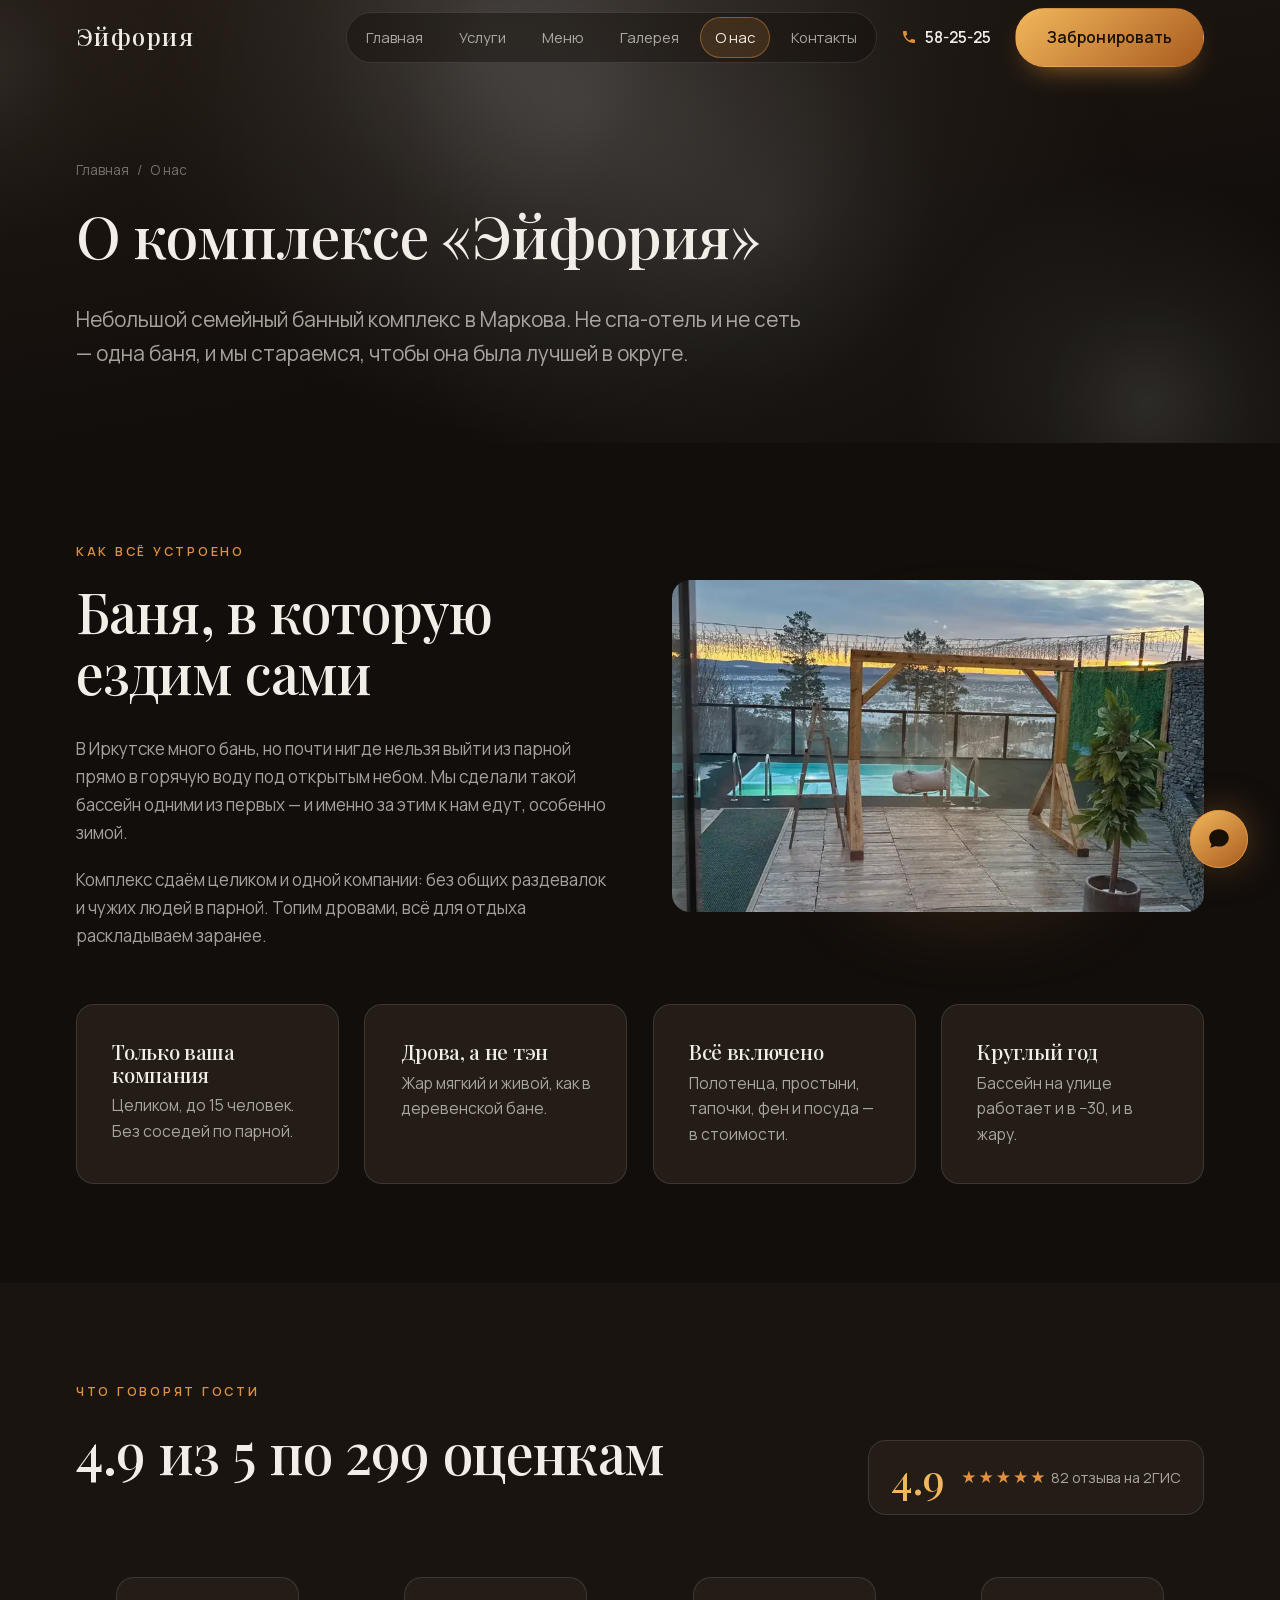
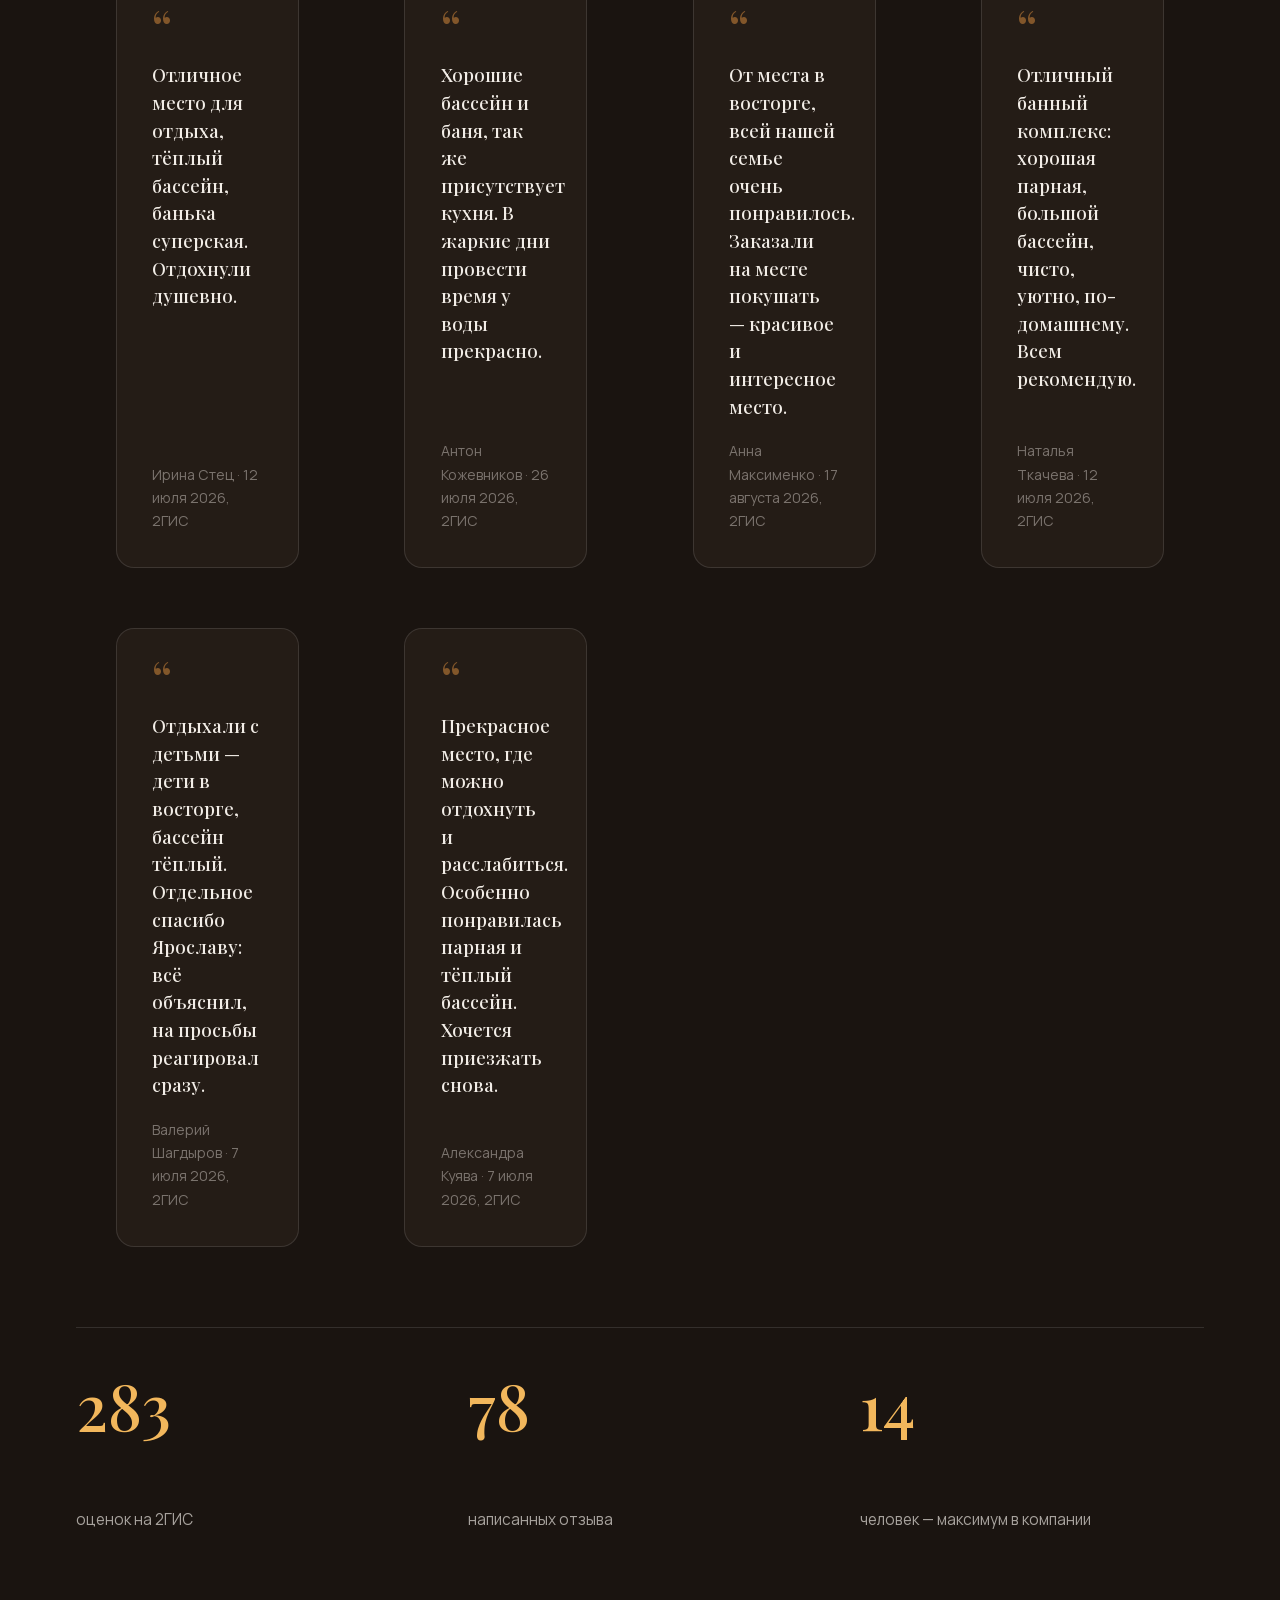
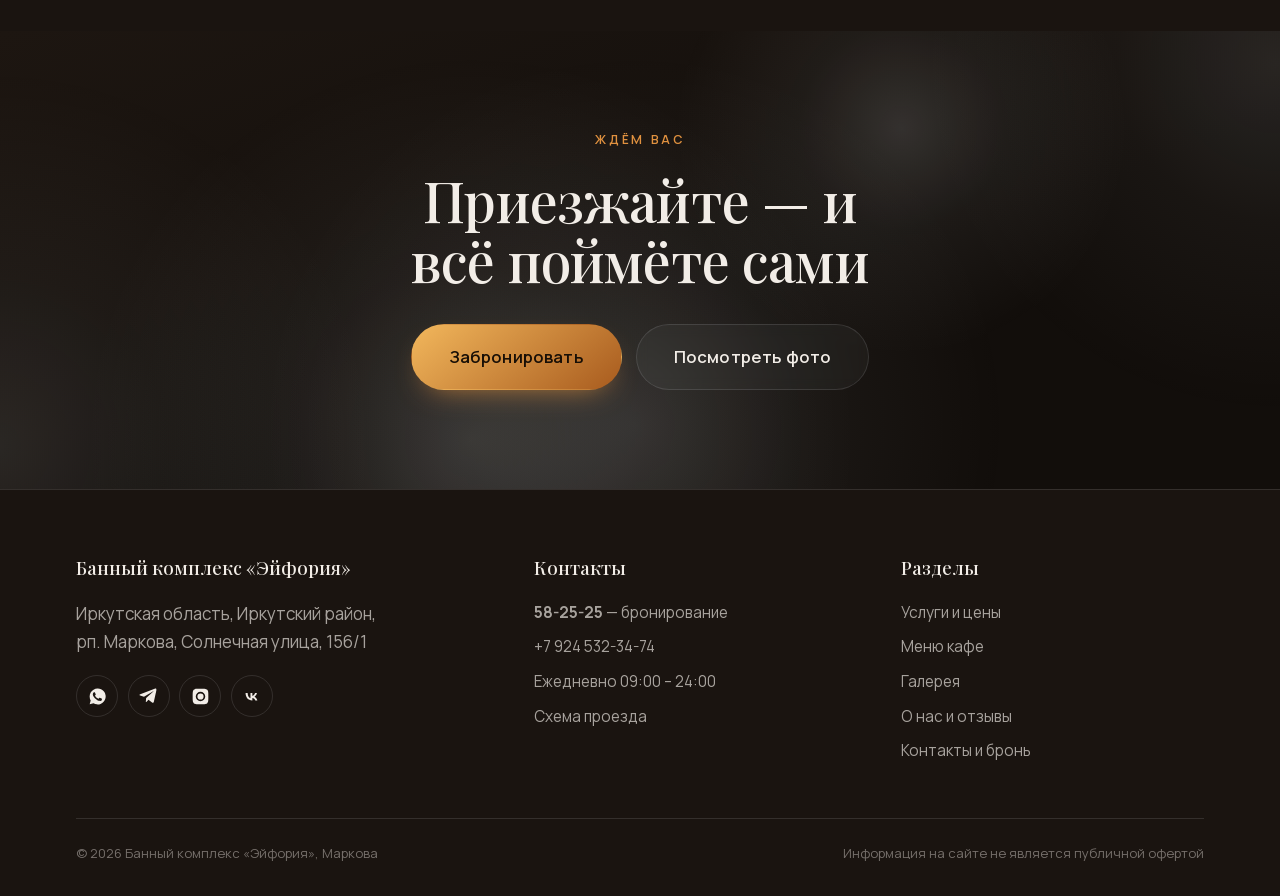
==== about/index.html @ fc1bc9d3 "Отправка заявки: не читаем ответ Google, читаем факт доставки Скрипт отвечает через переадресацию на" ====
<!DOCTYPE html>
<html lang="ru">
<head>
<meta charset="utf-8">
<meta name="viewport" content="width=device-width, initial-scale=1">
<title>О нас и отзывы — баня «Эйфория», Маркова под Иркутском</title>
<meta name="description" content="Банный комплекс «Эйфория» в Маркова под Иркутском: рейтинг 4.9 из 5 по 299 оценкам на 2ГИС, 82 отзыва. Баня на дровах с горячим бассейном на улице для компании до 15 человек.">
<link rel="canonical" href="https://banyaeuforia.ru/about/">

<!-- ЗАКРЫТО ОТ ПОИСКОВИКОВ до запуска: сайт открывается только по прямой ссылке.
     Перед запуском рекламы эту строку УДАЛИТЬ во всех шести файлах,
     иначе Яндекс и Google не будут показывать сайт в поиске. -->
<meta name="robots" content="noindex, nofollow">

<meta property="og:url" content="https://banyaeuforia.ru/about/">
<meta property="og:type" content="website">
<meta property="og:locale" content="ru_RU">
<meta property="og:site_name" content="Банный комплекс «Эйфория»">
<meta property="og:title" content="О бане «Эйфория»: рейтинг 4.9 и отзывы гостей">
<meta property="og:description" content="Банный комплекс «Эйфория» в Маркова под Иркутском: рейтинг 4.9 из 5 по 299 оценкам на 2ГИС, 82 отзыва. Баня на дровах с горячим бассейном на улице для компании до 15 человек.">
<meta property="og:image" content="https://banyaeuforia.ru/assets/img/og-cover.jpg">
<meta property="og:image:width" content="1200">
<meta property="og:image:height" content="630">
<meta name="twitter:card" content="summary_large_image">
<meta name="theme-color" content="#120E0B">

<link rel="icon" href="../assets/favicon.svg" type="image/svg+xml">
<link rel="icon" href="../favicon.ico" sizes="32x32">
<!-- Иконка для «На экран Домой» на айфоне -->
<link rel="apple-touch-icon" href="../apple-touch-icon.png">
<link rel="stylesheet" href="../assets/css/fonts.css?v=32">
<link rel="stylesheet" href="../vendor/lenis.css?v=32">
<link rel="stylesheet" href="../assets/css/base.css?v=32">
<link rel="stylesheet" href="../assets/css/layout.css?v=32">
<link rel="stylesheet" href="../assets/css/components.css?v=32">
<link rel="stylesheet" href="../assets/css/sections.css?v=32">
<link rel="stylesheet" href="../assets/css/pages.css?v=32">

<!-- Прячем блоки до инициализации анимации, но только если JS включён -->
<script>document.documentElement.classList.add('js-reveal-ready');</script>
</head>

<body>
<a class="skip-link" href="#main">Перейти к содержимому</a>

<!-- ===================== ШАПКА ===================== -->
<header class="header" data-header>
  <div class="header__inner">
    <a class="logo" href="../index.html" aria-label="Банный комплекс Эйфория — на главную">
      <span class="logo__name">Эйфория</span>
      <span class="logo__tag">банный комплекс</span>
    </a>

    <nav class="nav" aria-label="Основная навигация">
      <a class="nav__link" href="../index.html">Главная</a>
      <a class="nav__link" href="../services/">Услуги</a>
      <a class="nav__link" href="../menu/">Меню</a>
      <a class="nav__link" href="../gallery/">Галерея</a>
      <a class="nav__link" href="../about/" aria-current="page">О нас</a>
      <a class="nav__link" href="../contact/">Контакты</a>
    </nav>

    <a class="header__phone" href="tel:+73952582525">
      <svg viewBox="0 0 24 24" aria-hidden="true"><path d="M6.6 10.8c1.4 2.8 3.8 5.1 6.6 6.6l2.2-2.2c.3-.3.7-.4 1-.2 1.1.4 2.4.6 3.6.6.6 0 1 .4 1 1V20c0 .6-.4 1-1 1C10.7 21 3 13.3 3 4c0-.6.4-1 1-1h3.5c.6 0 1 .4 1 1 0 1.3.2 2.5.6 3.6.1.4 0 .8-.2 1l-2.3 2.2z"/></svg>
      58-25-25
    </a>

    <a class="btn btn--primary header__cta" href="../contact/">Забронировать</a>

    <button class="burger" type="button" data-burger aria-expanded="false" aria-controls="mobile-menu" aria-label="Открыть меню">
      <span></span><span></span><span></span>
    </button>
  </div>
</header>

<!-- ===================== МОБИЛЬНОЕ МЕНЮ ===================== -->
<div class="mobile-menu" id="mobile-menu" data-mobile-menu data-lenis-prevent aria-hidden="true">
  <nav class="mobile-menu__nav" aria-label="Мобильная навигация">
    <a class="mobile-menu__link" href="../index.html">Главная</a>
    <a class="mobile-menu__link" href="../services/">Услуги и цены</a>
    <a class="mobile-menu__link" href="../menu/">Меню кафе</a>
    <a class="mobile-menu__link" href="../gallery/">Галерея</a>
    <a class="mobile-menu__link" href="../about/">О нас</a>
    <a class="mobile-menu__link" href="../contact/">Контакты</a>
  </nav>
  <div class="mobile-menu__foot">
    <a class="btn btn--primary btn--block" href="../contact/">Забронировать</a>
    <a href="tel:+73952582525"><strong>58-25-25</strong> — бронирование</a>
    <a href="tel:+79245323474">+7 924 532-34-74</a>
    <span>Ежедневно 09:00 – 24:00</span>
    <span>Маркова, Солнечная 156/1</span>
  </div>
</div>

<main id="main">

  <!-- ===================== ШАПКА СТРАНИЦЫ ===================== -->
  <section class="page-hero">
    <canvas class="page-hero__steam" data-steam data-steam-density="0.5" data-steam-speed="0.7" aria-hidden="true"></canvas>
    <div class="wrap page-hero__inner">
      <nav class="crumbs" aria-label="Хлебные крошки">
        <a href="../index.html">Главная</a> <span aria-hidden="true">/</span> <span>О нас</span>
      </nav>
      <h1>О комплексе «Эйфория»</h1>
      <p class="lead">
        Небольшой семейный банный комплекс в Маркова. Не спа-отель и не сеть —
        одна баня, и мы стараемся, чтобы она была лучшей в округе.
      </p>
    </div>
  </section>

  <!-- ===================== ИСТОРИЯ ===================== -->
  <section class="section" aria-labelledby="story-title">
    <div class="wrap">
      <div class="about__grid">
        <div data-reveal="up">
          <span class="eyebrow">Как всё устроено</span>
          <h2 id="story-title">Баня, в которую ездим сами</h2>
          <p class="muted">
            В Иркутске много бань, но почти нигде нельзя выйти из парной прямо
            в горячую воду под открытым небом. Мы сделали такой бассейн одними
            из первых — и именно за этим к нам едут, особенно зимой.
          </p>
          <p class="muted">
            Комплекс сдаём целиком и одной компании: без общих раздевалок и чужих
            людей в парной. Топим дровами, всё для отдыха раскладываем заранее.
          </p>
        </div>

        <div class="intro__media" data-reveal="scale">
          <div class="intro__media-glow" aria-hidden="true"></div>
          <img class="photo photo--wide" src="../assets/img/outside-terrace.webp" alt="Терраса комплекса с бассейном и видом на долину" width="1400" height="1782" loading="lazy" srcset="../assets/img/outside-terrace-sm.webp 820w, ../assets/img/outside-terrace.webp 1400w" sizes="(max-width: 780px) 100vw, 700px">
        </div>
      </div>

      <div class="values" data-reveal="up" data-reveal-stagger>
        <article class="card">
          <h3 class="card__title">Только ваша компания</h3>
          <p class="card__text">Целиком, до 15 человек. Без соседей по парной.</p>
        </article>
        <article class="card">
          <h3 class="card__title">Дрова, а не тэн</h3>
          <p class="card__text">Жар мягкий и живой, как в деревенской бане.</p>
        </article>
        <article class="card">
          <h3 class="card__title">Всё включено</h3>
          <p class="card__text">Полотенца, простыни, тапочки, фен и посуда — в стоимости.</p>
        </article>
        <article class="card">
          <h3 class="card__title">Круглый год</h3>
          <p class="card__text">Бассейн на улице работает и в −30, и в жару.</p>
        </article>
      </div>
    </div>
  </section>

  <!-- ===================== ОТЗЫВЫ ===================== -->
  <section class="section section--panel reviews" aria-labelledby="reviews-title">
    <div class="wrap">
      <div class="reviews__head" data-reveal="up">
        <div>
          <span class="eyebrow">Что говорят гости</span>
          <h2 id="reviews-title">4.9 из 5 по 299 оценкам</h2>
        </div>
        <div class="rating-badge">
          <span class="rating-badge__score"><span data-count="4.9" data-count-decimals="1">4.9</span></span>
          <span>
            <span class="rating-badge__stars" aria-hidden="true">★★★★★</span>
            <span class="rating-badge__meta">82 отзыва на 2ГИС</span>
          </span>
        </div>
      </div>

      <div class="quotes" data-reveal="up" data-reveal-stagger>
        <blockquote class="card quote">
          <span class="quote__mark" aria-hidden="true">“</span>
          <p class="quote__text">Отличное место для отдыха, тёплый бассейн, банька суперская. Отдохнули душевно.</p>
          <footer class="quote__author">Ирина Стец · 12 июля 2026, 2ГИС</footer>
        </blockquote>
        <blockquote class="card quote">
          <span class="quote__mark" aria-hidden="true">“</span>
          <p class="quote__text">Хорошие бассейн и баня, так же присутствует кухня. В жаркие дни провести время у воды прекрасно.</p>
          <footer class="quote__author">Антон Кожевников · 26 июля 2026, 2ГИС</footer>
        </blockquote>
        <blockquote class="card quote">
          <span class="quote__mark" aria-hidden="true">“</span>
          <p class="quote__text">От места в восторге, всей нашей семье очень понравилось. Заказали на месте покушать — красивое и интересное место.</p>
          <footer class="quote__author">Анна Максименко · 17 августа 2026, 2ГИС</footer>
        </blockquote>
        <blockquote class="card quote">
          <span class="quote__mark" aria-hidden="true">“</span>
          <p class="quote__text">Отличный банный комплекс: хорошая парная, большой бассейн, чисто, уютно, по-домашнему. Всем рекомендую.</p>
          <footer class="quote__author">Наталья Ткачева · 12 июля 2026, 2ГИС</footer>
        </blockquote>
        <blockquote class="card quote">
          <span class="quote__mark" aria-hidden="true">“</span>
          <p class="quote__text">Отдыхали с детьми — дети в восторге, бассейн тёплый. Отдельное спасибо Ярославу: всё объяснил, на просьбы реагировал сразу.</p>
          <footer class="quote__author">Валерий Шагдыров · 7 июля 2026, 2ГИС</footer>
        </blockquote>
        <blockquote class="card quote">
          <span class="quote__mark" aria-hidden="true">“</span>
          <p class="quote__text">Прекрасное место, где можно отдохнуть и расслабиться. Особенно понравилась парная и тёплый бассейн. Хочется приезжать снова.</p>
          <footer class="quote__author">Александра Куява · 7 июля 2026, 2ГИС</footer>
        </blockquote>
      
      </div>

      <div class="stats stats--band" data-reveal="fade">
        <div class="stat">
          <p class="stat__value"><span data-count="299">299</span></p>
          <p class="stat__label">оценок на 2ГИС</p>
        </div>
        <div class="stat">
          <p class="stat__value"><span data-count="82">82</span></p>
          <p class="stat__label">написанных отзыва</p>
        </div>
        <div class="stat">
          <p class="stat__value"><span data-count="15">15</span></p>
          <p class="stat__label">человек — максимум в компании</p>
        </div>
      </div>
    </div>
  </section>

  <!-- ===================== CTA ===================== -->
  <section class="section cta" aria-labelledby="cta-title">
    <canvas class="cta__steam" data-steam data-steam-density="0.55" data-steam-speed="0.7" aria-hidden="true"></canvas>
    <div class="wrap wrap--narrow cta__inner" data-reveal="up">
      <span class="eyebrow">Ждём вас</span>
      <h2 class="cta__title" id="cta-title">Приезжайте — и всё поймёте сами</h2>
      <div class="cta__actions">
        <a class="btn btn--primary btn--lg" href="../contact/">Забронировать</a>
        <a class="btn btn--ghost btn--lg" href="../gallery/">Посмотреть фото</a>
      </div>
    </div>
  </section>


</main>

<!-- ===================== ФУТЕР ===================== -->
<footer class="footer">
  <div class="wrap">
    <div class="footer__grid">
      <div>
        <p class="footer__title">Банный комплекс «Эйфория»</p>
        <p class="muted">
          Иркутская область, Иркутский район,<br>
          рп. Маркова, Солнечная улица, 156/1
        </p>
        <div class="footer__socials">
          <a class="footer__social" href="https://wa.me/79643582525" target="_blank" rel="noopener" aria-label="WhatsApp">
            <svg viewBox="0 0 24 24" aria-hidden="true"><path d="M12 2a10 10 0 0 0-8.6 15l-1.3 4.7 4.8-1.3A10 10 0 1 0 12 2zm5.8 14.2c-.2.7-1.4 1.3-2 1.4-.5.1-1.1.1-1.8-.1-.4-.1-1-.3-1.7-.6-3-1.3-4.9-4.3-5-4.5-.2-.2-1.2-1.6-1.2-3s.7-2.1 1-2.4c.2-.3.5-.3.7-.3h.5c.2 0 .4 0 .6.5l.8 2c.1.2.1.3 0 .5l-.3.5-.4.4c-.1.1-.3.3-.1.6.2.3.8 1.3 1.7 2.1 1.1 1 2.1 1.3 2.4 1.4.2.1.4.1.6-.1l.8-1c.2-.2.3-.2.6-.1l2 1c.3.1.4.2.5.3.1.2.1.7-.1 1.4z"/></svg>
          </a>
          <a class="footer__social" href="https://t.me/banya_euforia" target="_blank" rel="noopener" aria-label="Telegram">
            <svg viewBox="0 0 24 24" aria-hidden="true"><path d="M21.9 4.3 18.7 19c-.2 1-.9 1.3-1.8.8l-4.9-3.6-2.4 2.3c-.3.3-.5.5-1 .5l.4-5 9.1-8.2c.4-.4-.1-.6-.6-.2L6.3 12.2 1.4 10.7c-1-.3-1.1-1 .2-1.5l19-7.3c.9-.3 1.6.2 1.3 2.4z"/></svg>
          </a>
          <a class="footer__social" href="https://www.instagram.com/banya_euforia_/" target="_blank" rel="noopener" aria-label="Instagram">
            <svg viewBox="0 0 24 24" aria-hidden="true"><path d="M12 2.2c3.2 0 3.6 0 4.9.1 1.2.1 1.8.3 2.2.4.6.2 1 .5 1.4.9.4.4.7.8.9 1.4.2.4.4 1 .4 2.2.1 1.3.1 1.7.1 4.8s0 3.5-.1 4.8c0 1.2-.2 1.8-.4 2.2-.2.6-.5 1-.9 1.4-.4.4-.8.7-1.4.9-.4.2-1 .4-2.2.4-1.3.1-1.7.1-4.9.1s-3.6 0-4.9-.1c-1.2 0-1.8-.2-2.2-.4-.6-.2-1-.5-1.4-.9-.4-.4-.7-.8-.9-1.4-.2-.4-.4-1-.4-2.2-.1-1.3-.1-1.7-.1-4.8s0-3.5.1-4.8c0-1.2.2-1.8.4-2.2.2-.6.5-1 .9-1.4.4-.4.8-.7 1.4-.9.4-.2 1-.4 2.2-.4 1.3-.1 1.7-.1 4.9-.1zm0 3.8a6 6 0 1 0 0 12 6 6 0 0 0 0-12zm0 9.9a3.9 3.9 0 1 1 0-7.8 3.9 3.9 0 0 1 0 7.8zm7.6-10.1a1.4 1.4 0 1 1-2.8 0 1.4 1.4 0 0 1 2.8 0z"/></svg>
          </a>
          <a class="footer__social" href="https://vk.com/banya_euforia" target="_blank" rel="noopener" aria-label="ВКонтакте">
            <svg viewBox="0 0 24 24" aria-hidden="true"><path d="M12.8 17c-5 0-8.2-3.5-8.3-9.3h2.6c.1 4.3 2.1 6.1 3.6 6.5V7.7h2.4v3.7c1.4-.2 2.9-1.8 3.4-3.7h2.4c-.4 2.3-2 3.9-3.1 4.6 1.1.6 2.9 2 3.6 4.7h-2.6c-.5-1.7-1.9-3-3.7-3.2V17h-.3z"/></svg>
          </a>
        </div>
      </div>

      <div>
        <p class="footer__title">Контакты</p>
        <ul class="footer__list">
          <li><a href="tel:+73952582525"><strong>58-25-25</strong> — бронирование</a></li>
          <li><a href="tel:+79245323474">+7 924 532-34-74</a></li>
          <li>Ежедневно 09:00 – 24:00</li>
          <li><a href="../contact/">Схема проезда</a></li>
        </ul>
      </div>

      <div>
        <p class="footer__title">Разделы</p>
        <ul class="footer__list">
          <li><a href="../services/">Услуги и цены</a></li>
          <li><a href="../menu/">Меню кафе</a></li>
          <li><a href="../gallery/">Галерея</a></li>
          <li><a href="../about/">О нас и отзывы</a></li>
          <li><a href="../contact/">Контакты и бронь</a></li>
        </ul>
      </div>
    </div>

    <div class="footer__bottom">
      <span>© 2026 Банный комплекс «Эйфория», Маркова</span>
      <span>Информация на сайте не является публичной офертой</span>
    </div>
  </div>
</footer>

<!-- ===================== ПЛАВАЮЩАЯ КНОПКА СВЯЗИ ===================== -->
<div class="fab" data-fab>
  <button class="fab__toggle" type="button" data-fab-toggle aria-expanded="false" aria-controls="fab-list" aria-label="Связаться с нами">
    <svg class="fab__icon-open" viewBox="0 0 24 24" aria-hidden="true"><path d="M12 3c5 0 9 3.6 9 8s-4 8-9 8c-1 0-2-.2-3-.5L4 20l1.2-3.3C3.8 15.3 3 13.3 3 11c0-4.4 4-8 9-8z"/></svg>
    <svg class="fab__icon-close" viewBox="0 0 24 24" aria-hidden="true"><path d="M18.3 5.7 12 12l6.3 6.3-1.4 1.4L10.6 13.4 6.3 17.7 4.9 16.3 9.2 12 4.9 7.7l1.4-1.4L10.6 10.6l6.3-6.3z"/></svg>
  </button>

  <ul class="fab__list" id="fab-list" data-fab-list>
    <li>
      <a class="fab__link" href="https://wa.me/79643582525" target="_blank" rel="noopener">
        <svg viewBox="0 0 24 24" aria-hidden="true" fill="#25D366"><path d="M12 2a10 10 0 0 0-8.6 15l-1.3 4.7 4.8-1.3A10 10 0 1 0 12 2zm5.8 14.2c-.2.7-1.4 1.3-2 1.4-.5.1-1.1.1-1.8-.1-.4-.1-1-.3-1.7-.6-3-1.3-4.9-4.3-5-4.5-.2-.2-1.2-1.6-1.2-3s.7-2.1 1-2.4c.2-.3.5-.3.7-.3h.5c.2 0 .4 0 .6.5l.8 2c.1.2.1.3 0 .5l-.3.5-.4.4c-.1.1-.3.3-.1.6.2.3.8 1.3 1.7 2.1 1.1 1 2.1 1.3 2.4 1.4.2.1.4.1.6-.1l.8-1c.2-.2.3-.2.6-.1l2 1c.3.1.4.2.5.3.1.2.1.7-.1 1.4z"/></svg>
        WhatsApp
      </a>
    </li>
    <li>
      <a class="fab__link" href="https://t.me/banya_euforia" target="_blank" rel="noopener">
        <svg viewBox="0 0 24 24" aria-hidden="true" fill="#2AABEE"><path d="M21.9 4.3 18.7 19c-.2 1-.9 1.3-1.8.8l-4.9-3.6-2.4 2.3c-.3.3-.5.5-1 .5l.4-5 9.1-8.2c.4-.4-.1-.6-.6-.2L6.3 12.2 1.4 10.7c-1-.3-1.1-1 .2-1.5l19-7.3c.9-.3 1.6.2 1.3 2.4z"/></svg>
        Telegram
      </a>
    </li>
    <li>
      <a class="fab__link" href="https://www.instagram.com/banya_euforia_/" target="_blank" rel="noopener">
        <svg viewBox="0 0 24 24" aria-hidden="true" fill="#E1306C"><path d="M12 2.2c3.2 0 3.6 0 4.9.1 1.2.1 1.8.3 2.2.4.6.2 1 .5 1.4.9.4.4.7.8.9 1.4.2.4.4 1 .4 2.2.1 1.3.1 1.7.1 4.8s0 3.5-.1 4.8c0 1.2-.2 1.8-.4 2.2-.2.6-.5 1-.9 1.4-.4.4-.8.7-1.4.9-.4.2-1 .4-2.2.4-1.3.1-1.7.1-4.9.1s-3.6 0-4.9-.1c-1.2 0-1.8-.2-2.2-.4-.6-.2-1-.5-1.4-.9-.4-.4-.7-.8-.9-1.4-.2-.4-.4-1-.4-2.2-.1-1.3-.1-1.7-.1-4.8s0-3.5.1-4.8c0-1.2.2-1.8.4-2.2.2-.6.5-1 .9-1.4.4-.4.8-.7 1.4-.9.4-.2 1-.4 2.2-.4 1.3-.1 1.7-.1 4.9-.1zm0 3.8a6 6 0 1 0 0 12 6 6 0 0 0 0-12zm0 9.9a3.9 3.9 0 1 1 0-7.8 3.9 3.9 0 0 1 0 7.8zm7.6-10.1a1.4 1.4 0 1 1-2.8 0 1.4 1.4 0 0 1 2.8 0z"/></svg>
        Instagram
      </a>
    </li>
    <li>
      <a class="fab__link" href="tel:+73952582525">
        <svg viewBox="0 0 24 24" aria-hidden="true" fill="#E0913F"><path d="M6.6 10.8c1.4 2.8 3.8 5.1 6.6 6.6l2.2-2.2c.3-.3.7-.4 1-.2 1.1.4 2.4.6 3.6.6.6 0 1 .4 1 1V20c0 .6-.4 1-1 1C10.7 21 3 13.3 3 4c0-.6.4-1 1-1h3.5c.6 0 1 .4 1 1 0 1.3.2 2.5.6 3.6.1.4 0 .8-.2 1l-2.3 2.2z"/></svg>
        Позвонить
      </a>
    </li>
  </ul>
</div>

<script src="../vendor/gsap.min.js?v=32" defer></script>
<script src="../vendor/ScrollTrigger.min.js?v=32" defer></script>
<script src="../vendor/lenis.min.js?v=32" defer></script>
<script src="../assets/js/motion.js?v=32" defer></script>
<script src="../assets/js/lenis-init.js?v=32" defer></script>
<script src="../assets/js/reveal.js?v=32" defer></script>
<script src="../assets/js/fx/ripple.js?v=32" defer></script>
<script src="../assets/js/fx/steam.js?v=32" defer></script>
<script src="../assets/js/fx/embers.js?v=32" defer></script>
<script src="../assets/js/hero-video.js?v=32" defer></script>
<script src="../assets/js/lightbox.js?v=32" defer></script>
<script src="../assets/js/booking-form.js?v=32" defer></script>
<script src="../assets/js/analytics.js?v=32" defer></script>
<script src="../assets/js/app.js?v=32" defer></script>
</body>
</html>
---- assets/css/fonts.css ----
/* Manrope 400 — cyrillic */
@font-face {
  font-family: 'Manrope';
  font-style: normal;
  font-weight: 400;
  font-display: swap;
  src: url(../fonts/manrope-400-cyrillic.woff2) format('woff2');
  unicode-range: U+0301, U+0400-045F, U+0490-0491, U+04B0-04B1, U+2116;
}

/* Manrope 400 — latin */
@font-face {
  font-family: 'Manrope';
  font-style: normal;
  font-weight: 400;
  font-display: swap;
  src: url(../fonts/manrope-400-latin.woff2) format('woff2');
  unicode-range: U+0000-00FF, U+0131, U+0152-0153, U+02BB-02BC, U+02C6, U+02DA, U+02DC, U+0304, U+0308, U+0329, U+2000-206F, U+20AC, U+2122, U+2191, U+2193, U+2212, U+2215, U+FEFF, U+FFFD;
}

/* Manrope 500 — cyrillic */
@font-face {
  font-family: 'Manrope';
  font-style: normal;
  font-weight: 500;
  font-display: swap;
  src: url(../fonts/manrope-400-cyrillic.woff2) format('woff2');
  unicode-range: U+0301, U+0400-045F, U+0490-0491, U+04B0-04B1, U+2116;
}

/* Manrope 500 — latin */
@font-face {
  font-family: 'Manrope';
  font-style: normal;
  font-weight: 500;
  font-display: swap;
  src: url(../fonts/manrope-400-latin.woff2) format('woff2');
  unicode-range: U+0000-00FF, U+0131, U+0152-0153, U+02BB-02BC, U+02C6, U+02DA, U+02DC, U+0304, U+0308, U+0329, U+2000-206F, U+20AC, U+2122, U+2191, U+2193, U+2212, U+2215, U+FEFF, U+FFFD;
}

/* Manrope 600 — cyrillic */
@font-face {
  font-family: 'Manrope';
  font-style: normal;
  font-weight: 600;
  font-display: swap;
  src: url(../fonts/manrope-400-cyrillic.woff2) format('woff2');
  unicode-range: U+0301, U+0400-045F, U+0490-0491, U+04B0-04B1, U+2116;
}

/* Manrope 600 — latin */
@font-face {
  font-family: 'Manrope';
  font-style: normal;
  font-weight: 600;
  font-display: swap;
  src: url(../fonts/manrope-400-latin.woff2) format('woff2');
  unicode-range: U+0000-00FF, U+0131, U+0152-0153, U+02BB-02BC, U+02C6, U+02DA, U+02DC, U+0304, U+0308, U+0329, U+2000-206F, U+20AC, U+2122, U+2191, U+2193, U+2212, U+2215, U+FEFF, U+FFFD;
}

/* Manrope 700 — cyrillic */
@font-face {
  font-family: 'Manrope';
  font-style: normal;
  font-weight: 700;
  font-display: swap;
  src: url(../fonts/manrope-400-cyrillic.woff2) format('woff2');
  unicode-range: U+0301, U+0400-045F, U+0490-0491, U+04B0-04B1, U+2116;
}

/* Manrope 700 — latin */
@font-face {
  font-family: 'Manrope';
  font-style: normal;
  font-weight: 700;
  font-display: swap;
  src: url(../fonts/manrope-400-latin.woff2) format('woff2');
  unicode-range: U+0000-00FF, U+0131, U+0152-0153, U+02BB-02BC, U+02C6, U+02DA, U+02DC, U+0304, U+0308, U+0329, U+2000-206F, U+20AC, U+2122, U+2191, U+2193, U+2212, U+2215, U+FEFF, U+FFFD;
}

/* Playfair Display 500 — cyrillic */
@font-face {
  font-family: 'Playfair Display';
  font-style: normal;
  font-weight: 500;
  font-display: swap;
  src: url(../fonts/playfair-display-500-cyrillic.woff2) format('woff2');
  unicode-range: U+0301, U+0400-045F, U+0490-0491, U+04B0-04B1, U+2116;
}

/* Playfair Display 500 — latin */
@font-face {
  font-family: 'Playfair Display';
  font-style: normal;
  font-weight: 500;
  font-display: swap;
  src: url(../fonts/playfair-display-500-latin.woff2) format('woff2');
  unicode-range: U+0000-00FF, U+0131, U+0152-0153, U+02BB-02BC, U+02C6, U+02DA, U+02DC, U+0304, U+0308, U+0329, U+2000-206F, U+20AC, U+2122, U+2191, U+2193, U+2212, U+2215, U+FEFF, U+FFFD;
}

/* Playfair Display 600 — cyrillic */
@font-face {
  font-family: 'Playfair Display';
  font-style: normal;
  font-weight: 600;
  font-display: swap;
  src: url(../fonts/playfair-display-500-cyrillic.woff2) format('woff2');
  unicode-range: U+0301, U+0400-045F, U+0490-0491, U+04B0-04B1, U+2116;
}

/* Playfair Display 600 — latin */
@font-face {
  font-family: 'Playfair Display';
  font-style: normal;
  font-weight: 600;
  font-display: swap;
  src: url(../fonts/playfair-display-500-latin.woff2) format('woff2');
  unicode-range: U+0000-00FF, U+0131, U+0152-0153, U+02BB-02BC, U+02C6, U+02DA, U+02DC, U+0304, U+0308, U+0329, U+2000-206F, U+20AC, U+2122, U+2191, U+2193, U+2212, U+2215, U+FEFF, U+FFFD;
}

/* Playfair Display 700 — cyrillic */
@font-face {
  font-family: 'Playfair Display';
  font-style: normal;
  font-weight: 700;
  font-display: swap;
  src: url(../fonts/playfair-display-500-cyrillic.woff2) format('woff2');
  unicode-range: U+0301, U+0400-045F, U+0490-0491, U+04B0-04B1, U+2116;
}

/* Playfair Display 700 — latin */
@font-face {
  font-family: 'Playfair Display';
  font-style: normal;
  font-weight: 700;
  font-display: swap;
  src: url(../fonts/playfair-display-500-latin.woff2) format('woff2');
  unicode-range: U+0000-00FF, U+0131, U+0152-0153, U+02BB-02BC, U+02C6, U+02DA, U+02DC, U+0304, U+0308, U+0329, U+2000-206F, U+20AC, U+2122, U+2191, U+2193, U+2212, U+2215, U+FEFF, U+FFFD;
}
---- vendor/lenis.css ----
html.lenis,html.lenis body{height:auto}.lenis:not(.lenis-autoToggle).lenis-stopped{overflow:clip}.lenis [data-lenis-prevent],.lenis [data-lenis-prevent-wheel],.lenis [data-lenis-prevent-touch]{overscroll-behavior:contain}.lenis.lenis-smooth iframe{pointer-events:none}.lenis.lenis-autoToggle{transition-property:overflow;transition-duration:1ms;transition-behavior:allow-discrete}
---- assets/css/base.css ----
/* ==========================================================================
   Базовые стили и дизайн-токены — банный комплекс «Эйфория»
   Меняешь цвет/шрифт/отступ здесь — меняется на всём сайте.
   ========================================================================== */

:root {
  /* Цвета: тёмное дерево и уголь */
  --c-bg: #120E0B;            /* фон страницы, почти чёрный с коричневым */
  --c-bg-2: #1A1410;          /* фон секций-«панелей» */
  --c-bg-3: #241C16;          /* карточки */
  --c-line: rgba(232, 238, 240, 0.12);

  /* Тёплый янтарь: огонь, свет ламп */
  --c-accent: #E0913F;
  --c-accent-soft: #F2B75C;
  --c-accent-deep: #A85B1E;

  /* Холодный пар и вода */
  --c-steam: #E8EEF0;
  --c-water: #9FC3CC;

  /* Текст */
  --c-text: #F2EDE7;
  --c-text-muted: rgba(242, 237, 231, 0.66);
  --c-text-dim: rgba(242, 237, 231, 0.42);

  /* Типографика */
  --font-display: 'Playfair Display', 'Times New Roman', serif;
  --font-body: 'Manrope', system-ui, -apple-system, 'Segoe UI', sans-serif;

  /* Сетка и ритм */
  --wrap: 1240px;
  --wrap-narrow: 820px;
  --gutter: clamp(1.25rem, 5vw, 3.5rem);
  --section-y: clamp(4.5rem, 11vh, 9rem);
  --radius: 18px;
  --radius-sm: 12px;

  /* Тени и свечение */
  --shadow-soft: 0 24px 60px -30px rgba(0, 0, 0, 0.9);
  --glow-warm: 0 0 40px -6px rgba(224, 145, 63, 0.55);

  /* Тайминги */
  --ease-out: cubic-bezier(0.22, 1, 0.36, 1);
  --t-fast: 0.25s;
  --t-med: 0.5s;

  --header-h: 76px;
}

/* --- Сброс ---------------------------------------------------------------- */

*,
*::before,
*::after { box-sizing: border-box; }

html {
  -webkit-text-size-adjust: 100%;
  scroll-behavior: smooth;
  /* Декоративное свечение за фото шире своего блока и на планшетах
     (768–1100px) вылезало за край — страницу можно было утащить вбок
     на 45px. overflow-x у body это не ловило: прокручивался сам html.
     clip, а не hidden: hidden сделал бы html скролл-контейнером
     и сломал бы плавную прокрутку Lenis и sticky-элементы. */
  overflow-x: clip;
}

/* Lenis сам управляет скроллом — нативный smooth в этом случае мешает */
html.lenis, html.lenis body { height: auto; }
html.has-lenis { scroll-behavior: auto; }

body {
  margin: 0;
  background: var(--c-bg);
  color: var(--c-text);
  font-family: var(--font-body);
  font-size: clamp(1rem, 0.97rem + 0.2vw, 1.0625rem);
  line-height: 1.65;
  font-weight: 400;
  -webkit-font-smoothing: antialiased;
  overflow-x: hidden;
}

body.is-locked { overflow: hidden; }

img, video, svg, canvas { display: block; max-width: 100%; }
img, video { height: auto; }

a { color: inherit; text-decoration: none; }

button, input, textarea, select {
  font: inherit;
  color: inherit;
}

h1, h2, h3, h4 {
  font-family: var(--font-display);
  font-weight: 500;
  line-height: 1.08;
  letter-spacing: -0.015em;
  margin: 0 0 0.6em;
  text-wrap: balance;
}

h1 { font-size: clamp(2.4rem, 1.6rem + 2.6vw, 4.4rem); }
h2 { font-size: clamp(2rem, 1.4rem + 2.6vw, 3.6rem); }
h3 { font-size: clamp(1.35rem, 1.15rem + 0.9vw, 1.85rem); }

/* Слова заголовка, разобранные для анимации появления (см. reveal.js).
   Без JS и при «уменьшить движение» разбора не происходит вовсе,
   поэтому здесь только то, что нужно для сдвига по вертикали. */
.word { display: inline-block; }

p { margin: 0 0 1.1em; }
p:last-child { margin-bottom: 0; }

::selection {
  background: var(--c-accent);
  color: #180F06;
}

/* --- Утилиты -------------------------------------------------------------- */

.wrap {
  width: 100%;
  max-width: var(--wrap);
  margin-inline: auto;
  padding-inline: var(--gutter);
}

.wrap--narrow { max-width: var(--wrap-narrow); }

.section { padding-block: var(--section-y); position: relative; }

.section--panel { background: var(--c-bg-2); }

.eyebrow {
  font-size: 0.78rem;
  letter-spacing: 0.22em;
  text-transform: uppercase;
  font-weight: 600;
  color: var(--c-accent);
  margin-bottom: 1.2rem;
  display: block;
}

.lead {
  font-size: clamp(1.05rem, 1rem + 0.5vw, 1.3rem);
  color: var(--c-text-muted);
  max-width: 62ch;
}

.muted { color: var(--c-text-muted); }

.visually-hidden {
  position: absolute;
  width: 1px; height: 1px;
  padding: 0; margin: -1px;
  overflow: hidden;
  clip: rect(0 0 0 0);
  white-space: nowrap;
  border: 0;
}

/* Видимый фокус для клавиатурной навигации */
:focus-visible {
  outline: 2px solid var(--c-accent-soft);
  outline-offset: 3px;
  border-radius: 4px;
}

.skip-link {
  position: absolute;
  top: 0.5rem;
  left: 0.5rem;
  z-index: 200;
  padding: 0.7rem 1.1rem;
  background: var(--c-accent);
  color: #180F06;
  border-radius: var(--radius-sm);
  font-weight: 600;
  transform: translateY(-160%);
  transition: transform var(--t-fast) var(--ease-out);
}
.skip-link:focus-visible { transform: translateY(0); }

/* --- Уважение к prefers-reduced-motion ----------------------------------- */

@media (prefers-reduced-motion: reduce) {
  html { scroll-behavior: auto; }
  *,
  *::before,
  *::after {
    animation-duration: 0.01ms !important;
    animation-iteration-count: 1 !important;
    transition-duration: 0.01ms !important;
    scroll-behavior: auto !important;
  }
}
---- assets/css/layout.css ----
/* ==========================================================================
   Сквозные элементы: шапка, мобильное меню, футер, плавающая кнопка связи
   ========================================================================== */

/* --- Шапка ---------------------------------------------------------------- */

.header {
  position: fixed;
  inset: 0 0 auto 0;
  z-index: 100;
  height: var(--header-h);
  display: flex;
  align-items: center;
  transition: background var(--t-med) var(--ease-out),
              backdrop-filter var(--t-med) var(--ease-out),
              border-color var(--t-med) var(--ease-out);
  border-bottom: 1px solid transparent;
}

/* Появляется «стекло» после прокрутки — класс вешает app.js */
.header.is-stuck {
  background: rgba(18, 14, 11, 0.82);
  backdrop-filter: blur(14px) saturate(1.2);
  -webkit-backdrop-filter: blur(14px) saturate(1.2);
  border-bottom-color: var(--c-line);
}

.header__inner {
  width: 100%;
  max-width: var(--wrap);
  margin-inline: auto;
  padding-inline: var(--gutter);
  display: flex;
  align-items: center;
  gap: 1.5rem;
}

.logo {
  display: flex;
  align-items: baseline;
  gap: 0.55rem;
  margin-right: auto;
  /* Текст логотипа сам по себе 24px — для пальца мало. Тянем зону нажатия
     до 44px, не трогая внешний вид: выравнивание по baseline сохраняем */
  min-height: 44px;
  padding-block: 0.5rem;
}

.logo__name {
  font-family: var(--font-display);
  font-size: 1.5rem;
  letter-spacing: 0.06em;
  line-height: 1;
}

.logo__tag {
  font-size: 0.62rem;
  letter-spacing: 0.24em;
  text-transform: uppercase;
  color: var(--c-text-dim);
  white-space: nowrap;
}

/* Пока разделов много, подпись у логотипа прячем на средних экранах */
@media (max-width: 1320px) {
  .logo__tag { display: none; }
}

/* Разделы — кнопками-таблетками рядом с логотипом */
.nav {
  display: flex;
  align-items: center;
  gap: 0.35rem;
  padding: 0.25rem;
  border-radius: 999px;
  border: 1px solid var(--c-line);
  background: rgba(18, 14, 11, 0.45);
  backdrop-filter: blur(10px);
  -webkit-backdrop-filter: blur(10px);
}

.nav__link {
  font-size: 0.92rem;
  color: var(--c-text-muted);
  padding: 0.5rem 0.95rem;
  border-radius: 999px;
  white-space: nowrap;
  transition: color var(--t-fast) var(--ease-out),
              background var(--t-fast) var(--ease-out);
}

.nav__link:hover { color: var(--c-text); background: rgba(232, 238, 240, 0.08); }

.nav__link[aria-current='page'] {
  color: var(--c-text);
  background: rgba(224, 145, 63, 0.16);
  box-shadow: inset 0 0 0 1px rgba(224, 145, 63, 0.45);
}

.header__phone {
  display: inline-flex;
  align-items: center;
  gap: 0.5rem;
  font-weight: 600;
  font-size: 0.95rem;
  white-space: nowrap;
}
.header__phone svg { width: 16px; height: 16px; fill: var(--c-accent); }

/* Кнопка брони в шапке — компактнее обычной */
.header__cta {
  padding: 0.65rem 1.3rem;
  font-size: 0.92rem;
  white-space: nowrap;
}

/* Бургер */
.burger {
  display: none;
  width: 44px; height: 44px;
  border: 1px solid var(--c-line);
  border-radius: 50%;
  background: transparent;
  cursor: pointer;
  position: relative;
}
.burger span {
  position: absolute;
  left: 13px;
  width: 18px; height: 1.5px;
  background: var(--c-text);
  transition: transform var(--t-fast) var(--ease-out),
              opacity var(--t-fast) var(--ease-out);
}
.burger span:nth-child(1) { top: 17px; }
.burger span:nth-child(2) { top: 23px; }
.burger span:nth-child(3) { top: 29px; }

.burger[aria-expanded='true'] span:nth-child(1) { transform: translateY(6px) rotate(45deg); }
.burger[aria-expanded='true'] span:nth-child(2) { opacity: 0; }
.burger[aria-expanded='true'] span:nth-child(3) { transform: translateY(-6px) rotate(-45deg); }

/* --- Мобильное меню ------------------------------------------------------- */

.mobile-menu {
  position: fixed;
  inset: 0;
  z-index: 99;
  background: rgba(18, 14, 11, 0.97);
  backdrop-filter: blur(18px);
  -webkit-backdrop-filter: blur(18px);
  padding: calc(var(--header-h) + 2rem) var(--gutter) 2rem;
  display: flex;
  flex-direction: column;
  gap: 2rem;
  opacity: 0;
  visibility: hidden;
  transform: translateY(-8px);
  transition: opacity var(--t-med) var(--ease-out),
              transform var(--t-med) var(--ease-out),
              visibility var(--t-med);
}

.mobile-menu.is-open {
  opacity: 1;
  visibility: visible;
  transform: translateY(0);
}

.mobile-menu__nav {
  display: flex;
  flex-direction: column;
  gap: 0.25rem;
}

.mobile-menu__link {
  font-family: var(--font-display);
  font-size: clamp(1.9rem, 8vw, 2.6rem);
  padding-block: 0.45rem;
  border-bottom: 1px solid var(--c-line);
}

.mobile-menu__foot {
  margin-top: auto;
  display: flex;
  flex-direction: column;
  gap: 0.9rem;
  color: var(--c-text-muted);
  font-size: 0.95rem;
}

/* Телефоны в подвале меню были высотой 25px — мимо такой строки легко
   промахнуться пальцем. Расширяем зону нажатия до 44px */
.mobile-menu__foot a {
  display: inline-flex;
  align-items: center;
  min-height: 44px;
}

/* --- Плавающая кнопка быстрой связи -------------------------------------- */

.fab {
  position: fixed;
  right: clamp(1rem, 3vw, 2rem);
  bottom: clamp(1rem, 3vw, 2rem);
  z-index: 95;
  display: flex;
  flex-direction: column-reverse;
  align-items: flex-end;
  gap: 0.65rem;
}

.fab__toggle {
  position: relative;   /* якорь для кольца-пульсации ::after */
  width: 58px; height: 58px;
  border-radius: 50%;
  border: none;
  cursor: pointer;
  background: linear-gradient(145deg, var(--c-accent-soft), var(--c-accent-deep));
  color: #180F06;
  display: grid;
  place-items: center;
  box-shadow: var(--glow-warm), 0 14px 30px -12px rgba(0, 0, 0, 0.8);
  transition: transform var(--t-fast) var(--ease-out);
}
.fab__toggle:hover { transform: scale(1.06); }
.fab__toggle svg { width: 26px; height: 26px; fill: currentColor; }

.fab__toggle .fab__icon-close { display: none; }
.fab__toggle[aria-expanded='true'] .fab__icon-open { display: none; }
.fab__toggle[aria-expanded='true'] .fab__icon-close { display: block; }

/* Мягкая пульсация — «дышит», как пар. Отключается при reduced-motion. */
.fab__toggle::after {
  content: '';
  position: absolute;
  inset: 0;
  border-radius: 50%;
  border: 1px solid var(--c-accent);
  animation: fab-pulse 3.4s var(--ease-out) infinite;
  pointer-events: none;
}

@keyframes fab-pulse {
  0%   { transform: scale(1); opacity: 0.7; }
  70%  { transform: scale(1.55); opacity: 0; }
  100% { transform: scale(1.55); opacity: 0; }
}

.fab__list {
  display: flex;
  flex-direction: column;
  gap: 0.6rem;
  list-style: none;
  margin: 0; padding: 0;
  opacity: 0;
  visibility: hidden;
  transform: translateY(10px);
  transition: opacity var(--t-fast) var(--ease-out),
              transform var(--t-fast) var(--ease-out),
              visibility var(--t-fast);
}
.fab__list.is-open { opacity: 1; visibility: visible; transform: translateY(0); }

.fab__link {
  display: flex;
  align-items: center;
  gap: 0.6rem;
  padding: 0.55rem 0.95rem 0.55rem 0.6rem;
  border-radius: 999px;
  background: rgba(36, 28, 22, 0.94);
  border: 1px solid var(--c-line);
  backdrop-filter: blur(10px);
  -webkit-backdrop-filter: blur(10px);
  font-size: 0.9rem;
  font-weight: 500;
  white-space: nowrap;
  transition: border-color var(--t-fast) var(--ease-out),
              transform var(--t-fast) var(--ease-out);
}
.fab__link:hover { border-color: var(--c-accent); transform: translateX(-3px); }
.fab__link svg { width: 22px; height: 22px; flex: none; }

/* --- Футер ---------------------------------------------------------------- */

.footer {
  background: var(--c-bg-2);
  border-top: 1px solid var(--c-line);
  padding-block: clamp(3rem, 7vh, 5rem) 2rem;
}

.footer__grid {
  display: grid;
  grid-template-columns: 1.3fr 1fr 1fr;
  gap: clamp(2rem, 5vw, 4rem);
  align-items: start;
}

.footer__title {
  font-family: var(--font-display);
  font-size: 1.15rem;
  margin-bottom: 1rem;
}

.footer__list {
  list-style: none;
  margin: 0; padding: 0;
  display: flex;
  flex-direction: column;
  gap: 0.6rem;
  color: var(--c-text-muted);
  font-size: 0.95rem;
}
.footer__list a:hover { color: var(--c-accent-soft); }

.footer__socials {
  display: flex;
  gap: 0.6rem;
  margin-top: 1.2rem;
}

.footer__social {
  width: 42px; height: 42px;
  display: grid;
  place-items: center;
  border: 1px solid var(--c-line);
  border-radius: 50%;
  transition: border-color var(--t-fast) var(--ease-out),
              background var(--t-fast) var(--ease-out);
}
.footer__social:hover { border-color: var(--c-accent); background: rgba(224, 145, 63, 0.12); }
.footer__social svg { width: 19px; height: 19px; fill: var(--c-text); }

.footer__bottom {
  margin-top: clamp(2.5rem, 6vh, 4rem);
  padding-top: 1.5rem;
  border-top: 1px solid var(--c-line);
  display: flex;
  flex-wrap: wrap;
  gap: 1rem;
  justify-content: space-between;
  font-size: 0.82rem;
  color: var(--c-text-dim);
}

/* --- Адаптив -------------------------------------------------------------- */

/* На средних экранах телефон убираем — разделы и бронь важнее */
@media (max-width: 1180px) {
  .header__phone { display: none; }
}

@media (max-width: 900px) {
  .nav__link { padding-inline: 0.7rem; font-size: 0.86rem; }
  .logo__tag { display: none; }
}

/* Бургер включается только когда кнопки разделов реально не влезают.
   Селектор с .header нужен, чтобы перебить display у .btn из components.css */
@media (max-width: 780px) {
  .nav,
  .header .header__cta { display: none; }
  .burger { display: block; }
}

@media (max-width: 900px) {
  .footer__grid { grid-template-columns: 1fr; gap: 2.5rem; }
}

@media (prefers-reduced-motion: reduce) {
  .fab__toggle::after { animation: none; opacity: 0; }
}
---- assets/css/components.css ----
/* ==========================================================================
   Компоненты: кнопки с эффектом «круги на воде», карточки, плейсхолдеры медиа
   ========================================================================== */

/* --- Кнопки --------------------------------------------------------------- */

.btn {
  position: relative;
  isolation: isolate;
  overflow: hidden;
  display: inline-flex;
  align-items: center;
  justify-content: center;
  gap: 0.6rem;
  padding: 1rem 1.9rem;
  border-radius: 999px;
  border: 1px solid transparent;
  font-weight: 600;
  font-size: 0.98rem;
  letter-spacing: 0.01em;
  cursor: pointer;
  text-align: center;
  transition: transform var(--t-fast) var(--ease-out),
              box-shadow var(--t-med) var(--ease-out),
              border-color var(--t-fast) var(--ease-out),
              background var(--t-fast) var(--ease-out);
}

.btn:hover { transform: translateY(-2px); }
.btn:active { transform: translateY(0); }

.btn--primary {
  background: linear-gradient(140deg, var(--c-accent-soft), var(--c-accent-deep));
  color: #180F06;
  box-shadow: 0 12px 30px -16px rgba(224, 145, 63, 0.9);
}
/* Тёплое свечение на hover — «свет из парной» */
.btn--primary:hover { box-shadow: var(--glow-warm), 0 18px 36px -18px rgba(224, 145, 63, 0.9); }

.btn--ghost {
  background: rgba(232, 238, 240, 0.04);
  border-color: var(--c-line);
  color: var(--c-text);
  backdrop-filter: blur(6px);
  -webkit-backdrop-filter: blur(6px);
}
.btn--ghost:hover { border-color: var(--c-steam); background: rgba(232, 238, 240, 0.1); }

.btn--lg { padding: 1.15rem 2.3rem; font-size: 1.05rem; }
.btn--block { width: 100%; }

.btn svg { width: 18px; height: 18px; fill: currentColor; }

/* Рябь на воде: круг расходится из точки клика (js/fx/ripple.js) */
.ripple {
  position: absolute;
  border-radius: 50%;
  transform: translate(-50%, -50%) scale(0);
  background: radial-gradient(circle,
              rgba(255, 255, 255, 0.55) 0%,
              rgba(255, 255, 255, 0.18) 45%,
              rgba(255, 255, 255, 0) 70%);
  pointer-events: none;
  z-index: -1;
  animation: ripple-out 0.75s var(--ease-out) forwards;
}

@keyframes ripple-out {
  to { transform: translate(-50%, -50%) scale(1); opacity: 0; }
}

/* --- Карточки ------------------------------------------------------------- */

.card {
  position: relative;
  background: var(--c-bg-3);
  border: 1px solid var(--c-line);
  border-radius: var(--radius);
  padding: clamp(1.5rem, 3vw, 2.2rem);
  overflow: hidden;
  transition: transform var(--t-med) var(--ease-out),
              border-color var(--t-med) var(--ease-out),
              box-shadow var(--t-med) var(--ease-out);
}

.card::before {
  content: '';
  position: absolute;
  inset: -40% 50% 60% -40%;
  background: radial-gradient(circle, rgba(224, 145, 63, 0.22), transparent 70%);
  opacity: 0;
  transition: opacity var(--t-med) var(--ease-out);
  pointer-events: none;
}

.card:hover {
  transform: translateY(-6px);
  border-color: rgba(224, 145, 63, 0.4);
  box-shadow: var(--shadow-soft);
}
.card:hover::before { opacity: 1; }

.card__icon {
  width: 46px; height: 46px;
  margin-bottom: 1.2rem;
  color: var(--c-accent);
}
.card__icon svg { width: 100%; height: 100%; stroke: currentColor; fill: none; stroke-width: 1.2; }

.card__title { font-size: 1.3rem; margin-bottom: 0.5rem; }
.card__text { color: var(--c-text-muted); font-size: 0.97rem; margin: 0; }

/* --- Реальные фото -------------------------------------------------------- */
/* Пропорции задаются модификатором, кадр всегда заполняется без искажений */

.photo {
  display: block;
  width: 100%;
  height: 100%;
  object-fit: cover;
  border-radius: var(--radius);
  background: var(--c-bg-3);
}

.photo--wide { aspect-ratio: 16 / 10; }
.photo--tall { aspect-ratio: 3 / 4; }
.photo--square { aspect-ratio: 1 / 1; }
.photo--flat { border-radius: 0; }

/* --- Плейсхолдеры под реальные фото/видео -------------------------------- */
/* Всё, что размечено .media-ph, потом заменяется на <img>/<video>.
   Список замен — в README.md */

.media-ph {
  position: relative;
  display: grid;
  place-items: center;
  min-height: 220px;
  border-radius: var(--radius);
  overflow: hidden;
  background:
    repeating-linear-gradient(135deg,
      rgba(232, 238, 240, 0.035) 0 12px,
      rgba(232, 238, 240, 0) 12px 24px),
    linear-gradient(160deg, #2A211A, #16110D);
  border: 1px dashed rgba(232, 238, 240, 0.18);
  color: var(--c-text-dim);
  text-align: center;
  padding: 1.5rem;
}

.media-ph__label {
  font-size: 0.76rem;
  letter-spacing: 0.16em;
  text-transform: uppercase;
  line-height: 1.6;
  max-width: 26ch;
}

.media-ph--tall { aspect-ratio: 3 / 4; }
.media-ph--wide { aspect-ratio: 16 / 10; }
.media-ph--square { aspect-ratio: 1 / 1; }

/* --- Цифры/счётчики ------------------------------------------------------- */

.stats {
  display: grid;
  grid-template-columns: repeat(auto-fit, minmax(180px, 1fr));
  gap: clamp(1.5rem, 4vw, 3rem);
}

.stat__value {
  font-family: var(--font-display);
  font-size: clamp(2.6rem, 1.8rem + 3vw, 4rem);
  line-height: 1;
  color: var(--c-accent-soft);
  display: flex;
  align-items: baseline;
  gap: 0.15em;
}

.stat__suffix { font-size: 0.45em; color: var(--c-text-muted); }
.stat__prefix { font-size: 0.42em; color: var(--c-text-muted); }

/* число с приставкой и подписью не должно разрываться на две строки */
.stat__value { white-space: nowrap; }

.stat__label {
  margin-top: 0.7rem;
  color: var(--c-text-muted);
  font-size: 0.95rem;
}

/* --- Появление блоков при скролле ---------------------------------------- */
/* Стартовое состояние ставит JS (reveal.js) — если JS выключен,
   контент виден сразу, ничего не ломается. */

.js-reveal-ready [data-reveal] { opacity: 0; }

/* Заголовки тоже появляются анимацией (по словам, см. reveal.js). Прячем их
   до инициализации, иначе текст успел бы мигнуть: показаться, спрятаться
   и появиться заново. Класс js-reveal-ready снимается, если GSAP не
   загрузился или включено «уменьшить движение», — тогда заголовки видны сразу. */
.js-reveal-ready h1,
.js-reveal-ready h2:not(.visually-hidden) { opacity: 0; }
---- assets/css/sections.css ----
/* ==========================================================================
   Секции страниц. Пока: hero главной + вводный блок «почему мы» со счётчиками
   ========================================================================== */

/* --- HERO ----------------------------------------------------------------- */

.hero {
  position: relative;
  min-height: 100svh;
  display: flex;
  align-items: flex-end;
  overflow: hidden;
  padding-block: calc(var(--header-h) + 3rem) clamp(3rem, 9vh, 6rem);
}

/* Слой с фото/видео — его двигает параллакс */
.hero__media {
  position: absolute;
  inset: -8% 0 -8% 0;   /* запас сверху/снизу, чтобы параллакс не оголил края */
  z-index: 0;
  will-change: transform;
}

.hero__media .media-ph {
  width: 100%;
  height: 100%;
  border-radius: 0;
  border: none;
  min-height: 100%;
}

/* Фото и видео в hero лежат друг на друге: видео появляется поверх фото,
   когда загрузится (см. assets/js/hero-video.js) */
.hero__img,
.hero__video {
  position: absolute;
  inset: 0;
  width: 100%;
  height: 100%;
  object-fit: cover;
}

/* «Оживший» фон: три кадра медленно наплывают друг на друга с лёгким
   приближением — ощущение видео без самого видео. Один цикл — 27 секунд. */
.hero__img {
  opacity: 0;
  animation: hero-slide 27s linear infinite;
  will-change: opacity, transform;
}

.hero__img:nth-of-type(1) { animation-delay: 0s; }
.hero__img:nth-of-type(2) { animation-delay: 9s; }
.hero__img:nth-of-type(3) { animation-delay: 18s; }

@keyframes hero-slide {
  0%   { opacity: 0; transform: scale(1.02); }
  4%   { opacity: 1; }
  33%  { opacity: 1; }
  37%  { opacity: 0; }
  100% { opacity: 0; transform: scale(1.12); }
}

/* Видео (если файл появится) перекрывает слайдер целиком */
.hero__video.is-playing ~ .hero__img,
.hero__media:has(.hero__video.is-playing) .hero__img { animation-play-state: paused; }

.hero__video {
  opacity: 0;
  transition: opacity 1.2s ease-out;
  /* Ролик вертикальный и с подписью в нижней трети — показываем верхнюю
     часть кадра: гирлянды, бассейн и панораму, подпись остаётся за краем */
  object-position: 50% 38%;
}
.hero__video.is-playing { opacity: 1; }

/* Затемнение, чтобы текст читался на любом фото */
.hero__scrim {
  position: absolute;
  inset: 0;
  z-index: 2;
  background:
    linear-gradient(to top, rgba(18, 14, 11, 0.96) 0%, rgba(18, 14, 11, 0.55) 38%, rgba(18, 14, 11, 0.25) 65%, rgba(18, 14, 11, 0.6) 100%),
    radial-gradient(120% 80% at 80% 20%, rgba(224, 145, 63, 0.16), transparent 60%);
  pointer-events: none;
}

/* Canvas с паром поверх фото, но под текстом */
.hero__steam {
  position: absolute;
  inset: 0;
  /* canvas — замещаемый элемент: без width/height он остался бы 300×150 */
  width: 100%;
  height: 100%;
  z-index: 3;
  pointer-events: none;
  opacity: 0;
  transition: opacity 1.6s ease-out;
}
.hero__steam.is-ready { opacity: 1; }

.hero__inner {
  position: relative;
  z-index: 4;
  width: 100%;
  max-width: var(--wrap);
  margin-inline: auto;
  padding-inline: var(--gutter);
}

.hero__badge {
  display: inline-flex;
  align-items: center;
  gap: 0.6rem;
  padding: 0.45rem 1rem 0.45rem 0.55rem;
  border-radius: 999px;
  border: 1px solid var(--c-line);
  background: rgba(18, 14, 11, 0.5);
  backdrop-filter: blur(8px);
  -webkit-backdrop-filter: blur(8px);
  font-size: 0.85rem;
  color: var(--c-text-muted);
  margin-bottom: 1.6rem;
}

.hero__badge strong { color: var(--c-text); font-weight: 600; }

.hero__badge-star { color: var(--c-accent-soft); }

.hero__title {
  max-width: 18ch;
  margin-bottom: 1.1rem;
}

.hero__title em {
  font-style: italic;
  color: var(--c-accent-soft);
}

.hero__sub {
  font-size: clamp(1.05rem, 1rem + 0.55vw, 1.35rem);
  color: rgba(242, 237, 231, 0.82);
  max-width: 46ch;
  margin-bottom: 2.2rem;
}

.hero__actions {
  display: flex;
  flex-wrap: wrap;
  gap: 0.9rem;
  align-items: center;
}

.hero__meta {
  margin-top: 2.6rem;
  padding-top: 1.6rem;
  border-top: 1px solid var(--c-line);
  display: flex;
  flex-wrap: wrap;
  gap: clamp(1.2rem, 4vw, 3rem);
  font-size: 0.92rem;
  color: var(--c-text-muted);
}

.hero__meta-item { display: flex; align-items: center; gap: 0.5rem; }
.hero__meta-item b { color: var(--c-text); font-weight: 600; }

/* Подсказка «листай вниз» */
.hero__cue {
  position: absolute;
  z-index: 4;
  right: var(--gutter);
  /* выше плавающей кнопки связи, чтобы не наезжали друг на друга */
  bottom: clamp(9rem, 9vh + 6rem, 12rem);
  display: flex;
  align-items: center;
  gap: 0.7rem;
  font-size: 0.72rem;
  letter-spacing: 0.2em;
  text-transform: uppercase;
  color: var(--c-text-dim);
}

.hero__cue-line {
  width: 1px; height: 56px;
  background: linear-gradient(to bottom, transparent, var(--c-accent));
  transform-origin: top;
  animation: cue-drop 2.6s var(--ease-out) infinite;
}

@keyframes cue-drop {
  0%   { transform: scaleY(0); opacity: 0; }
  40%  { transform: scaleY(1); opacity: 1; }
  100% { transform: scaleY(1); opacity: 0; transform-origin: bottom; }
}

/* «Меньше движения» — показываем только первый кадр, без наплывов */
@media (prefers-reduced-motion: reduce) {
  .hero__img { animation: none; opacity: 0; }
  .hero__img:nth-of-type(1) { opacity: 1; }
}

@media (max-width: 700px) {
  .hero__cue { display: none; }
  .hero {
    align-items: center;
    padding-block: calc(var(--header-h) + 1.5rem) 2.5rem;
  }
  .hero__meta { margin-top: 1.8rem; padding-top: 1.2rem; gap: 0.5rem 1.2rem; }
  .hero__actions .btn { flex: 1 1 auto; }
}

/* --- Вводный блок / почему мы -------------------------------------------- */

.intro__grid {
  display: grid;
  grid-template-columns: 1.05fr 0.95fr;
  gap: clamp(2rem, 6vw, 5rem);
  align-items: center;
}

.intro__media { position: relative; }

/* Свечение лежит под фото, но внутри своего контейнера:
   отрицательный z-index увёл бы его за фон секции */
.intro__media-glow {
  position: absolute;
  inset: 10% -6% -8% 8%;
  background: radial-gradient(circle, rgba(224, 145, 63, 0.28), transparent 65%);
  filter: blur(30px);
  z-index: 0;
}

.intro__media .media-ph,
.showcase__media .media-ph { z-index: 1; }

.features {
  margin-top: clamp(3rem, 7vh, 5rem);
  display: grid;
  grid-template-columns: repeat(auto-fit, minmax(240px, 1fr));
  gap: clamp(1rem, 2.5vw, 1.6rem);
}

.stats--band {
  margin-top: clamp(3rem, 7vh, 5rem);
  padding-top: clamp(2rem, 5vh, 3rem);
  border-top: 1px solid var(--c-line);
}

@media (max-width: 860px) {
  .intro__grid { grid-template-columns: 1fr; }
}

/* --- Витрина услуг: чередующиеся ряды текст/фото -------------------------- */

.showcase__row {
  display: grid;
  grid-template-columns: 1fr 1fr;
  gap: clamp(2rem, 5vw, 4.5rem);
  align-items: center;
}

.showcase__row + .showcase__row { margin-top: clamp(3.5rem, 9vh, 7rem); }

/* Каждый второй ряд — фото слева, текст справа */
.showcase__row:nth-child(even) .showcase__media { order: -1; }

.showcase__media { position: relative; }

/* Канвасы эффектов ложатся поверх фото, не мешая кликам */
.fx-layer {
  position: absolute;
  inset: 0;
  width: 100%;
  height: 100%;
  pointer-events: none;
  z-index: 2;
  opacity: 0;
  transition: opacity 1.6s ease-out;
  border-radius: var(--radius);
}
.fx-layer.is-ready { opacity: 1; }

/* Тёплое свечение от печи — «дышит» медленно */
.showcase__glow {
  position: absolute;
  inset: 20% -10% -12% 10%;
  z-index: 0;
  background: radial-gradient(circle, rgba(224, 145, 63, 0.35), transparent 68%);
  filter: blur(34px);
  animation: hearth 6s ease-in-out infinite alternate;
}

@keyframes hearth {
  from { opacity: 0.55; transform: scale(0.97); }
  to   { opacity: 1; transform: scale(1.03); }
}

/* Холодное свечение у бассейна — вода вместо огня */
.showcase__glow--water {
  background: radial-gradient(circle, rgba(159, 195, 204, 0.3), transparent 68%);
  animation-duration: 8s;
}

.showcase__list {
  list-style: none;
  margin: 1.6rem 0 0;
  padding: 0;
  display: flex;
  flex-direction: column;
  gap: 0.6rem;
  color: var(--c-text-muted);
}

.showcase__list li {
  display: flex;
  gap: 0.7rem;
  align-items: flex-start;
}

.showcase__list li::before {
  content: '';
  flex: none;
  width: 7px; height: 7px;
  margin-top: 0.62em;
  border-radius: 50%;
  background: var(--c-accent);
}

/* --- Превью галереи ------------------------------------------------------- */

.gallery-preview {
  display: grid;
  grid-template-columns: repeat(4, 1fr);
  grid-auto-rows: minmax(160px, auto);
  gap: clamp(0.6rem, 1.4vw, 1rem);
  margin-top: clamp(2rem, 5vh, 3rem);
}

.gallery-preview > *:nth-child(1) { grid-column: span 2; grid-row: span 2; }
.gallery-preview > *:nth-child(4) { grid-column: span 2; }

.gallery-preview .media-ph { height: 100%; min-height: 160px; }

/* --- Отзывы --------------------------------------------------------------- */

.reviews__head {
  display: flex;
  flex-wrap: wrap;
  align-items: flex-end;
  justify-content: space-between;
  gap: 1.5rem;
  margin-bottom: clamp(2rem, 5vh, 3rem);
}

.rating-badge {
  display: flex;
  align-items: center;
  gap: 1rem;
  padding: 1rem 1.4rem;
  border: 1px solid var(--c-line);
  border-radius: var(--radius);
  background: var(--c-bg-3);
}

.rating-badge__score {
  font-family: var(--font-display);
  font-size: 2.6rem;
  line-height: 1;
  color: var(--c-accent-soft);
}

.rating-badge__stars { color: var(--c-accent); letter-spacing: 0.12em; }
.rating-badge__meta { color: var(--c-text-muted); font-size: 0.9rem; }

.quotes {
  display: grid;
  grid-template-columns: repeat(auto-fit, minmax(260px, 1fr));
  gap: clamp(1rem, 2.5vw, 1.6rem);
}

.quote {
  display: flex;
  flex-direction: column;
  gap: 1.2rem;
}

.quote__text {
  font-family: var(--font-display);
  font-size: 1.15rem;
  line-height: 1.5;
  margin: 0;
}

.quote__mark {
  font-family: var(--font-display);
  font-size: 3rem;
  line-height: 0.6;
  color: var(--c-accent);
  opacity: 0.5;
}

.quote__author {
  margin-top: auto;
  color: var(--c-text-dim);
  font-size: 0.88rem;
}

/* --- Карта и режим работы ------------------------------------------------- */

.info__grid {
  display: grid;
  grid-template-columns: 0.9fr 1.1fr;
  gap: clamp(2rem, 5vw, 3.5rem);
  align-items: stretch;
}

/* Телефоны в списке контактов — та же история, что и в мобильном меню:
   строка 24px, попасть пальцем тяжело */
.info__grid a[href^="tel:"] {
  display: inline-flex;
  align-items: center;
  min-height: 44px;
}

.info__list {
  list-style: none;
  margin: 2rem 0 0;
  padding: 0;
  display: flex;
  flex-direction: column;
  gap: 1.4rem;
}

.info__label {
  display: block;
  font-size: 0.76rem;
  letter-spacing: 0.18em;
  text-transform: uppercase;
  color: var(--c-text-dim);
  margin-bottom: 0.25rem;
}

.info__value { font-size: 1.08rem; }
.info__value a:hover { color: var(--c-accent-soft); }

.map-frame {
  position: relative;
  min-height: 380px;
  border-radius: var(--radius);
  overflow: hidden;
  border: 1px solid var(--c-line);
  background: var(--c-bg-3);
}

.map-frame iframe {
  position: absolute;
  inset: 0;
  width: 100%;
  height: 100%;
  border: 0;
  /* карта в тёмной палитре сайта смотрится спокойнее */
  filter: grayscale(0.35) brightness(0.85) contrast(1.05);
}

/* --- Финальный CTA -------------------------------------------------------- */

.cta {
  position: relative;
  overflow: hidden;
  text-align: center;
  background: linear-gradient(160deg, #1D1611, #120E0B 60%);
}

.cta__steam {
  position: absolute;
  inset: 0;
  width: 100%;
  height: 100%;
  z-index: 0;
  pointer-events: none;
  opacity: 0;
  transition: opacity 1.6s ease-out;
}
.cta__steam.is-ready { opacity: 1; }

.cta__inner { position: relative; z-index: 1; }

.cta__title { max-width: 20ch; margin-inline: auto; }

.cta__actions {
  display: flex;
  flex-wrap: wrap;
  gap: 0.9rem;
  justify-content: center;
  margin-top: 2rem;
}

.cta__note { margin-top: 1.6rem; color: var(--c-text-dim); font-size: 0.9rem; }

/* --- Адаптив секций ------------------------------------------------------- */

@media (max-width: 860px) {
  .showcase__row { grid-template-columns: 1fr; }
  .showcase__row:nth-child(even) .showcase__media { order: 0; }
  .info__grid { grid-template-columns: 1fr; }
  .gallery-preview { grid-template-columns: repeat(2, 1fr); }
  .gallery-preview > *:nth-child(1) { grid-column: span 2; grid-row: span 1; }
  .gallery-preview > *:nth-child(4) { grid-column: span 2; }
  .map-frame { min-height: 300px; }
}

/* --- Мелочь для узких экранов -------------------------------------------- */
/* Декоративное свечение шире своего блока — на телефоне прижимаем его к краям,
   иначе пара пикселей уезжает за границу экрана.
   Правило стоит в конце файла намеренно: выше его перебивали более поздние блоки. */
@media (max-width: 700px) {
  .intro__media-glow,
  .showcase__glow { inset-inline: 0; }
}
---- assets/css/pages.css ----
/* ==========================================================================
   Стили внутренних страниц: услуги, галерея, о нас, контакты.
   Лайтбокс и форма брони — тоже здесь.
   ========================================================================== */

/* --- Шапка внутренней страницы ------------------------------------------- */

.page-hero {
  position: relative;
  overflow: hidden;
  padding-block: calc(var(--header-h) + clamp(3rem, 8vh, 5.5rem)) clamp(3rem, 8vh, 5rem);
  background: linear-gradient(170deg, #211913, var(--c-bg) 70%);
}

.page-hero__steam {
  position: absolute;
  inset: 0;
  width: 100%;
  height: 100%;
  z-index: 0;
  pointer-events: none;
  opacity: 0;
  transition: opacity 1.6s ease-out;
}
.page-hero__steam.is-ready { opacity: 1; }

.page-hero__inner { position: relative; z-index: 1; }
.page-hero h1 { max-width: 20ch; }
.page-hero .lead { margin-top: 1rem; }

/* Хлебные крошки */
.crumbs {
  display: flex;
  gap: 0.5rem;
  align-items: center;
  font-size: 0.85rem;
  color: var(--c-text-dim);
  margin-bottom: 1.4rem;
}
/* Ссылка «Главная» в крошках была высотой 22px — для пальца мало.
   Растягиваем зону нажатия, отрицательный отступ снизу возвращает
   прежний визуальный отступ до заголовка */
.crumbs a {
  display: inline-flex;
  align-items: center;
  min-height: 44px;
}
.crumbs { margin-bottom: 0.7rem; }

.crumbs a:hover { color: var(--c-accent-soft); }

/* --- Цены ----------------------------------------------------------------- */

.price {
  display: grid;
  grid-template-columns: 1fr 1fr;
  gap: clamp(1.5rem, 4vw, 3rem);
  align-items: center;
  padding: clamp(1.8rem, 4vw, 3rem);
  border: 1px solid rgba(224, 145, 63, 0.35);
  border-radius: var(--radius);
  background:
    radial-gradient(90% 120% at 90% 10%, rgba(224, 145, 63, 0.14), transparent 60%),
    var(--c-bg-3);
}

.price__value {
  font-family: var(--font-display);
  font-size: clamp(2.6rem, 1.8rem + 3vw, 4rem);
  line-height: 1;
  color: var(--c-accent-soft);
}
.price__unit { font-size: 0.35em; color: var(--c-text-muted); }
.price__note { margin-top: 0.8rem; color: var(--c-text-muted); }

.price__list {
  list-style: none;
  margin: 0; padding: 0;
  display: grid;
  gap: 0.7rem;
}
.price__list li { display: flex; gap: 0.7rem; align-items: flex-start; }
.price__list li::before {
  content: '✓';
  color: var(--c-accent);
  font-weight: 700;
  flex: none;
}

/* --- Услуги списком ------------------------------------------------------- */

.service {
  display: grid;
  grid-template-columns: 0.8fr 1.2fr;
  gap: clamp(1.5rem, 4vw, 3rem);
  padding-block: clamp(2rem, 5vh, 3rem);
  border-top: 1px solid var(--c-line);
  align-items: start;
}

.service__title { margin-bottom: 0.4rem; }
.service__meta { color: var(--c-accent); font-size: 0.85rem; letter-spacing: 0.14em; text-transform: uppercase; }

/* --- Шаги «как забронировать» -------------------------------------------- */

.steps {
  display: grid;
  grid-template-columns: repeat(auto-fit, minmax(230px, 1fr));
  gap: clamp(1rem, 2.5vw, 1.6rem);
  counter-reset: step;
}

.step { position: relative; padding-top: 2.6rem; }

.step::before {
  counter-increment: step;
  content: counter(step);
  position: absolute;
  top: 0; left: 0;
  width: 40px; height: 40px;
  display: grid;
  place-items: center;
  border-radius: 50%;
  border: 1px solid rgba(224, 145, 63, 0.5);
  color: var(--c-accent-soft);
  font-family: var(--font-display);
  font-size: 1.1rem;
}

.step h3 { font-size: 1.15rem; margin-bottom: 0.4rem; }
.step p { color: var(--c-text-muted); font-size: 0.96rem; margin: 0; }

/* --- Галерея -------------------------------------------------------------- */

.filters {
  display: flex;
  flex-wrap: wrap;
  gap: 0.6rem;
  margin-bottom: clamp(1.5rem, 4vh, 2.5rem);
}

.filter {
  padding: 0.55rem 1.2rem;
  border-radius: 999px;
  border: 1px solid var(--c-line);
  background: transparent;
  color: var(--c-text-muted);
  cursor: pointer;
  font-size: 0.92rem;
  transition: border-color var(--t-fast) var(--ease-out),
              color var(--t-fast) var(--ease-out),
              background var(--t-fast) var(--ease-out);
}
.filter:hover { border-color: var(--c-accent); color: var(--c-text); }
.filter.is-active {
  background: var(--c-accent);
  border-color: var(--c-accent);
  color: #180F06;
  font-weight: 600;
}

.gallery {
  display: grid;
  grid-template-columns: repeat(auto-fill, minmax(240px, 1fr));
  gap: clamp(0.7rem, 1.6vw, 1.1rem);
}

.gallery__item {
  position: relative;
  padding: 0;
  border: none;
  background: none;
  cursor: zoom-in;
  border-radius: var(--radius-sm);
  overflow: hidden;
  transition: transform var(--t-med) var(--ease-out),
              box-shadow var(--t-med) var(--ease-out);
}
.gallery__item:hover { transform: translateY(-4px); box-shadow: var(--shadow-soft); }
.gallery__item .media-ph { min-height: 200px; border-radius: var(--radius-sm); }
.gallery__item img { width: 100%; height: 100%; object-fit: cover; }

.gallery__caption {
  position: absolute;
  inset: auto 0 0 0;
  padding: 2.2rem 0.9rem 0.8rem;
  background: linear-gradient(to top, rgba(18, 14, 11, 0.9), transparent);
  font-size: 0.85rem;
  text-align: left;
  color: var(--c-text);
  opacity: 0;
  transition: opacity var(--t-med) var(--ease-out);
}
.gallery__item:hover .gallery__caption { opacity: 1; }

/* --- Лайтбокс ------------------------------------------------------------- */

.lightbox {
  position: fixed;
  inset: 0;
  z-index: 200;
  display: grid;
  place-items: center;
  opacity: 0;
  visibility: hidden;
  transition: opacity var(--t-med) var(--ease-out), visibility var(--t-med);
}
.lightbox.is-open { opacity: 1; visibility: visible; }

.lightbox__backdrop {
  position: absolute;
  inset: 0;
  background: rgba(10, 8, 6, 0.94);
  backdrop-filter: blur(10px);
  -webkit-backdrop-filter: blur(10px);
}

.lightbox__dialog {
  position: relative;
  width: min(1100px, 92vw);
  display: flex;
  align-items: center;
  gap: 0.5rem;
  transform: scale(0.97);
  transition: transform var(--t-med) var(--ease-out);
}
.lightbox.is-open .lightbox__dialog { transform: scale(1); }

.lightbox__figure {
  flex: 1;
  margin: 0;
  min-width: 0;
}

.lightbox__media {
  border-radius: var(--radius);
  overflow: hidden;
  max-height: 78vh;
  display: grid;
  place-items: center;
  background: var(--c-bg-3);
}
.lightbox__media img,
.lightbox__media video { max-height: 78vh; width: auto; max-width: 100%; }

/* В лайтбоксе показываем кадр целиком, без квадратной обрезки из сетки */
.lightbox__media .photo {
  aspect-ratio: auto;
  object-fit: contain;
  height: auto;
  width: auto;
}
.lightbox__media .media-ph { width: 100%; min-height: 60vh; }

.lightbox__caption {
  margin-top: 0.9rem;
  text-align: center;
  color: var(--c-text-muted);
  font-size: 0.92rem;
}

.lightbox__close,
.lightbox__nav {
  border: 1px solid var(--c-line);
  background: rgba(36, 28, 22, 0.85);
  color: var(--c-text);
  border-radius: 50%;
  cursor: pointer;
  display: grid;
  place-items: center;
  transition: border-color var(--t-fast) var(--ease-out), background var(--t-fast) var(--ease-out);
}
.lightbox__close:hover,
.lightbox__nav:hover { border-color: var(--c-accent); background: rgba(224, 145, 63, 0.18); }

.lightbox__close {
  position: absolute;
  top: -3rem; right: 0;
  width: 42px; height: 42px;
  font-size: 1rem;
}

.lightbox__nav { width: 46px; height: 46px; font-size: 1.6rem; flex: none; line-height: 1; }

@media (max-width: 700px) {
  .lightbox__nav { position: absolute; bottom: -3.6rem; }
  .lightbox__nav--prev { left: 25%; }
  .lightbox__nav--next { right: 25%; }
  .lightbox__dialog { flex-direction: column; }
}

/* --- Меню кафе ------------------------------------------------------------ */

.menu-note {
  color: var(--c-text-muted);
  font-size: 0.95rem;
  margin-bottom: clamp(1.5rem, 4vh, 2.5rem);
}
.menu-note a { color: var(--c-accent-soft); }

.menu-grid {
  display: grid;
  grid-template-columns: repeat(auto-fit, minmax(300px, 1fr));
  gap: clamp(1rem, 2.5vw, 1.8rem);
}

.menu-card {
  background: var(--c-bg-3);
  border: 1px solid var(--c-line);
  border-radius: var(--radius);
  padding: clamp(1.4rem, 3vw, 2rem);
}

.menu-card__title {
  font-size: 1.3rem;
  margin-bottom: 1.2rem;
  padding-bottom: 0.8rem;
  border-bottom: 1px solid var(--c-line);
  color: var(--c-accent-soft);
}

.menu-list { list-style: none; margin: 0; padding: 0; display: grid; gap: 1.1rem; }

/* Позиция меню: название и цена в строку, под ними состав */
.menu-list li {
  display: grid;
  grid-template-columns: 1fr auto auto;
  align-items: baseline;
  column-gap: 0.7rem;
  row-gap: 0.25rem;
  font-size: 0.97rem;
}

.menu-list__name { color: var(--c-text); }

.menu-list__portion {
  font-size: 0.78rem;
  color: var(--c-text-dim);
  white-space: nowrap;
  font-variant-numeric: tabular-nums;
}

.menu-list__price {
  color: var(--c-accent-soft);
  font-weight: 600;
  white-space: nowrap;
  font-variant-numeric: tabular-nums;
  min-width: 4.5ch;
  text-align: right;
}

.menu-list__desc {
  grid-column: 1 / -1;
  margin: 0;
  font-size: 0.85rem;
  line-height: 1.45;
  color: var(--c-text-muted);
}

/* Метка популярного блюда */
.menu-list__hit {
  display: inline-block;
  margin-left: 0.35rem;
  padding: 0.1rem 0.4rem;
  border-radius: 4px;
  background: rgba(224, 145, 63, 0.18);
  color: var(--c-accent-soft);
  font-size: 0.62rem;
  letter-spacing: 0.1em;
  text-transform: uppercase;
  vertical-align: 0.15em;
}

/* --- Форма брони ---------------------------------------------------------- */

.booking {
  display: grid;
  grid-template-columns: 1.1fr 0.9fr;
  gap: clamp(2rem, 5vw, 4rem);
  align-items: start;
}

.form {
  background: var(--c-bg-3);
  border: 1px solid var(--c-line);
  border-radius: var(--radius);
  padding: clamp(1.5rem, 3.5vw, 2.4rem);
}

.form__grid {
  display: grid;
  grid-template-columns: 1fr 1fr;
  gap: 1rem;
}

.field { display: flex; flex-direction: column; gap: 0.4rem; }
.field--full { grid-column: 1 / -1; }

.field label { font-size: 0.85rem; color: var(--c-text-muted); }
.field label .req { color: var(--c-accent); }

/* Поля формы не дают себя сжать меньше своего содержимого: и flex-, и
   grid-элементы по умолчанию имеют min-width: auto. У родного поля даты
   в iOS внутренняя ширина больше колонки — поэтому на айфоне «Дата»
   и «Во сколько» выпирали за край, а остальные поля стояли ровно. */
.field { min-width: 0; }

.field input,
.field select,
.field textarea {
  width: 100%;
  min-width: 0;
  max-width: 100%;
  box-sizing: border-box;
  padding: 0.85rem 1rem;
  border-radius: var(--radius-sm);
  border: 1px solid var(--c-line);
  background: rgba(18, 14, 11, 0.6);
  color: var(--c-text);
  font: inherit;
  transition: border-color var(--t-fast) var(--ease-out), background var(--t-fast) var(--ease-out);
}
.field input:focus,
.field select:focus,
.field textarea:focus {
  outline: none;
  border-color: var(--c-accent);
  background: rgba(18, 14, 11, 0.9);
}

/* Safari на iOS красит текст в полях по-своему и умеет его «терять»
   на тёмном фоне — поле даты выглядело пустым */
.field input,
.field select,
.field textarea { -webkit-text-fill-color: var(--c-text); }

/* Список времени: убираем системную стрелку и рисуем свою, иначе
   в Safari поле выглядит чужеродно рядом с остальными */
.field select {
  -webkit-appearance: none;
  appearance: none;
  padding-right: 2.4rem;
  background-image: linear-gradient(45deg, transparent 50%, var(--c-text-muted) 50%),
                    linear-gradient(135deg, var(--c-text-muted) 50%, transparent 50%);
  background-position: calc(100% - 1.15rem) calc(50% + 2px), calc(100% - 0.85rem) calc(50% + 2px);
  background-size: 6px 6px, 6px 6px;
  background-repeat: no-repeat;
}
.field select option { background: #17110C; color: var(--c-text); }

/* Поле даты в iOS шире контейнера, пока ему не снять системное оформление.
   Правило только для Safari/iOS: в Chrome оно убрало бы иконку календаря. */
@supports (-webkit-touch-callout: none) {
  .field input[type="date"] {
    -webkit-appearance: none;
    appearance: none;
    min-height: 3.25rem;
  }
}
.field textarea { resize: vertical; min-height: 96px; }

/* иконка календаря/часов в тёмной теме */
.field input[type="date"]::-webkit-calendar-picker-indicator,
.field input[type="time"]::-webkit-calendar-picker-indicator { filter: invert(0.8); cursor: pointer; }

.field__error { font-size: 0.8rem; color: #E98A7A; min-height: 1em; }
.field.has-error input,
.field.has-error select,
.field.has-error textarea { border-color: #E98A7A; }

.form__foot {
  margin-top: 1.4rem;
  display: flex;
  flex-direction: column;
  gap: 0.9rem;
}

.form__policy { font-size: 0.8rem; color: var(--c-text-dim); }

/* --- Предзаказ блюд в форме ----------------------------------------------- */

.field__legend {
  font-size: 0.85rem;
  color: var(--c-text-muted);
  display: block;
  margin-bottom: 0.7rem;
}

.field__hint { color: var(--c-text-dim); font-size: 0.85em; }

.preorder {
  display: grid;
  gap: 0;
}

/* Строка блюда: название с порцией, цена, счётчик.
   Без рамок и внутренней прокрутки — список просто идёт по форме. */
.preorder__item {
  display: grid;
  grid-template-columns: 1fr auto auto;
  align-items: center;
  gap: 0.4rem 0.9rem;
  padding: 0.6rem 0.7rem;
  border-radius: 10px;
  transition: background var(--t-fast) var(--ease-out);
}

.preorder__item + .preorder__item { box-shadow: inset 0 1px 0 var(--c-line); }
.preorder__item.is-picked { background: rgba(224, 145, 63, 0.1); }
.preorder__item.is-picked + .preorder__item,
.preorder__item.is-picked { box-shadow: none; }

.preorder__name { font-size: 0.94rem; line-height: 1.35; }

.preorder__portion {
  color: var(--c-text-dim);
  font-size: 0.78rem;
  white-space: nowrap;
}

.preorder__price {
  color: var(--c-text-muted);
  font-size: 0.9rem;
  white-space: nowrap;
  font-variant-numeric: tabular-nums;
}
.preorder__item.is-picked .preorder__price { color: var(--c-accent-soft); }

/* Счётчик порций: просто − 0 +, без обводок */
.stepper { display: flex; align-items: center; gap: 0.1rem; }

.stepper__btn {
  width: 30px;
  height: 30px;
  border: none;
  border-radius: 8px;
  background: none;
  color: var(--c-text-dim);
  font-size: 1.15rem;
  line-height: 1;
  cursor: pointer;
  transition: color var(--t-fast) var(--ease-out), background var(--t-fast) var(--ease-out);
}
.stepper__btn:hover { color: var(--c-accent-soft); background: rgba(224, 145, 63, 0.14); }
.stepper__btn:disabled { opacity: 0.3; cursor: default; }
.stepper__btn:disabled:hover { color: var(--c-text-dim); background: none; }

/* Селектор с .field нужен, чтобы перебить общее оформление полей формы,
   иначе счётчик получает рамку и отступы как у обычного input */
.field .stepper__value,
.stepper__value {
  width: 34px;
  padding: 0;
  border: none;
  background: none;
  color: var(--c-text-dim);
  text-align: center;
  font-size: 0.95rem;
  font-variant-numeric: tabular-nums;
  -moz-appearance: textfield;
  appearance: textfield;
}
.field .stepper__value:focus { border: none; background: none; }
.stepper__value::-webkit-outer-spin-button,
.stepper__value::-webkit-inner-spin-button { -webkit-appearance: none; margin: 0; }
.stepper__value:focus { outline: none; }
.preorder__item.is-picked .stepper__value { color: var(--c-accent-soft); font-weight: 600; }


.preorder__total {
  margin: 0.9rem 0 0;
  padding: 0.7rem 0.9rem;
  border-radius: var(--radius-sm);
  background: rgba(224, 145, 63, 0.12);
  border: 1px solid rgba(224, 145, 63, 0.3);
  font-size: 0.92rem;
  color: var(--c-text-muted);
}
.preorder__total b { color: var(--c-accent-soft); font-variant-numeric: tabular-nums; }
.preorder__total[hidden] { display: none; }

.dishes__note {
  margin: 0.9rem 0 0;
  font-size: 0.85rem;
  color: var(--c-text-dim);
}
.dishes__note a { color: var(--c-accent-soft); }

@media (max-width: 520px) {
  /* на узком экране цена уходит под название, счётчик остаётся справа */
  .preorder__item { grid-template-columns: 1fr auto; }
  .preorder__price { grid-row: 2; grid-column: 1; }
}


/* Кнопка, открывающая меню на весь экран */
.preorder-open {
  display: flex;
  align-items: center;
  gap: 1rem;
  width: 100%;
  padding: 1rem 1.2rem;
  border-radius: var(--radius-sm);
  border: 1px dashed rgba(224, 145, 63, 0.45);
  background: rgba(224, 145, 63, 0.07);
  color: var(--c-text);
  cursor: pointer;
  text-align: left;
  font: inherit;
  transition: border-color var(--t-fast) var(--ease-out), background var(--t-fast) var(--ease-out);
}
.preorder-open:hover {
  border-color: var(--c-accent);
  background: rgba(224, 145, 63, 0.13);
}

.preorder-open__text { flex: 1; display: grid; gap: 0.2rem; }
.preorder-open__text b { font-weight: 600; }
.preorder-open__text small { color: var(--c-text-dim); font-size: 0.84rem; }
.preorder-open__arrow { color: var(--c-accent-soft); font-size: 1.1rem; }

.preorder__edit {
  margin-left: 0.6rem;
  border: none;
  background: none;
  color: var(--c-accent-soft);
  font: inherit;
  font-size: 0.88rem;
  cursor: pointer;
  border-bottom: 1px dashed rgba(242, 183, 92, 0.5);
  padding: 0;
}
.preorder__edit:hover { color: var(--c-text); border-bottom-color: var(--c-text); }

/* --- Меню на весь экран --------------------------------------------------- */

.menu-modal {
  position: fixed;
  inset: 0;
  z-index: 160;
  display: grid;
  place-items: center;
  padding: clamp(0rem, 3vw, 2rem);
}
.menu-modal[hidden] { display: none; }

.menu-modal__backdrop {
  position: absolute;
  inset: 0;
  background: rgba(10, 8, 6, 0.85);
  backdrop-filter: blur(8px);
  -webkit-backdrop-filter: blur(8px);
  animation: modal-fade var(--t-med) var(--ease-out);
}

.menu-modal__card {
  position: relative;
  display: grid;
  grid-template-rows: auto auto 1fr auto;
  width: min(760px, 100%);
  height: min(88vh, 900px);
  border-radius: var(--radius);
  border: 1px solid rgba(224, 145, 63, 0.3);
  background: var(--c-bg-2);
  box-shadow: var(--shadow-soft);
  overflow: hidden;
  animation: modal-rise var(--t-med) var(--ease-out);
}

.menu-modal__head {
  display: flex;
  align-items: flex-start;
  justify-content: space-between;
  gap: 1rem;
  padding: clamp(1.1rem, 3vw, 1.6rem) clamp(1.1rem, 3vw, 1.8rem) 0.9rem;
  border-bottom: 1px solid var(--c-line);
}

.menu-modal__eyebrow {
  margin: 0 0 0.2rem;
  font-size: 0.74rem;
  letter-spacing: 0.2em;
  text-transform: uppercase;
  color: var(--c-accent);
}
.menu-modal__title { margin: 0; font-size: clamp(1.3rem, 1.1rem + 0.8vw, 1.7rem); }

.menu-modal__close {
  flex: none;
  width: 38px; height: 38px;
  border-radius: 50%;
  border: 1px solid var(--c-line);
  background: transparent;
  color: var(--c-text-muted);
  cursor: pointer;
}
.menu-modal__close:hover { border-color: var(--c-accent); color: var(--c-text); }

/* Быстрые переходы по разделам */
.menu-modal__tabs {
  display: flex;
  gap: 0.4rem;
  padding: 0.8rem clamp(1.1rem, 3vw, 1.8rem);
  overflow-x: auto;
  border-bottom: 1px solid var(--c-line);
  scrollbar-width: thin;
}

.menu-modal__tab {
  flex: none;
  padding: 0.4rem 0.9rem;
  border-radius: 999px;
  border: 1px solid var(--c-line);
  background: transparent;
  color: var(--c-text-muted);
  font: inherit;
  font-size: 0.86rem;
  cursor: pointer;
  white-space: nowrap;
  transition: border-color var(--t-fast) var(--ease-out), color var(--t-fast) var(--ease-out);
}
.menu-modal__tab:hover,
.menu-modal__tab.is-active { border-color: var(--c-accent); color: var(--c-text); }

.menu-modal__body {
  overflow-y: auto;
  padding: 0.4rem clamp(0.8rem, 2.5vw, 1.4rem) 1.2rem;
}

.menu-modal__group { padding-top: 1.2rem; }
.menu-modal__group-title {
  position: sticky;
  top: 0;
  z-index: 1;
  margin: 0 0 0.4rem;
  padding: 0.5rem 0.7rem;
  font-size: 1.05rem;
  color: var(--c-accent-soft);
  background: linear-gradient(var(--c-bg-2) 70%, transparent);
}

.menu-modal__note {
  margin: 1.6rem 0.7rem 0;
  font-size: 0.83rem;
  color: var(--c-text-dim);
}

.menu-modal__foot {
  display: flex;
  align-items: center;
  justify-content: space-between;
  gap: 1rem;
  padding: 0.9rem clamp(1.1rem, 3vw, 1.8rem);
  border-top: 1px solid var(--c-line);
  background: var(--c-bg-3);
}

.menu-modal__sum { margin: 0; font-size: 0.94rem; color: var(--c-text-muted); }
.menu-modal__sum b { color: var(--c-accent-soft); font-variant-numeric: tabular-nums; }

.preorder__hit {
  display: inline-block;
  margin-left: 0.25rem;
  padding: 0.05rem 0.35rem;
  border-radius: 4px;
  background: rgba(224, 145, 63, 0.18);
  color: var(--c-accent-soft);
  font-size: 0.58rem;
  letter-spacing: 0.1em;
  text-transform: uppercase;
  vertical-align: 0.15em;
}

/* На телефоне плашка занимает весь экран */
@media (max-width: 700px) {
  .menu-modal { padding: 0; }
  .menu-modal__card { width: 100%; height: 100dvh; border-radius: 0; border: none; }
}

/* --- Плашка «текст скопирован» ------------------------------------------- */

.modal {
  position: fixed;
  inset: 0;
  z-index: 150;
  display: grid;
  place-items: center;
  padding: var(--gutter);
}
.modal[hidden] { display: none; }

.modal__backdrop {
  position: absolute;
  inset: 0;
  background: rgba(10, 8, 6, 0.82);
  backdrop-filter: blur(6px);
  -webkit-backdrop-filter: blur(6px);
  animation: modal-fade var(--t-med) var(--ease-out);
}

.modal__card {
  position: relative;
  width: min(460px, 100%);
  max-height: 88vh;
  overflow-y: auto;
  padding: clamp(1.5rem, 4vw, 2.2rem);
  border-radius: var(--radius);
  border: 1px solid rgba(224, 145, 63, 0.35);
  background: var(--c-bg-2);
  box-shadow: var(--shadow-soft), var(--glow-warm);
  animation: modal-rise var(--t-med) var(--ease-out);
}

@keyframes modal-fade { from { opacity: 0; } }
@keyframes modal-rise { from { opacity: 0; transform: translateY(14px) scale(0.98); } }

@media (prefers-reduced-motion: reduce) {
  .modal__backdrop, .modal__card { animation: none; }
}

.modal__badge {
  display: inline-flex;
  align-items: center;
  gap: 0.5rem;
  margin: 0 0 1rem;
  padding: 0.4rem 0.9rem;
  border-radius: 999px;
  background: rgba(127, 191, 138, 0.14);
  color: #8FCB99;
  font-size: 0.85rem;
  font-weight: 600;
}
.modal__badge::before { content: '✓'; }

/* если скопировать не удалось — плашка становится предупреждающей */
.modal.is-manual .modal__badge {
  background: rgba(224, 145, 63, 0.16);
  color: var(--c-accent-soft);
}
.modal.is-manual .modal__badge::before { content: '!'; }

.modal__title { font-size: 1.4rem; margin-bottom: 0.6rem; }

.modal__text {
  color: var(--c-text-muted);
  font-size: 0.95rem;
  margin-bottom: 1.2rem;
}

.modal__preview {
  margin: 0 0 1.4rem;
  padding: 0.9rem 1rem;
  border-radius: var(--radius-sm);
  border: 1px solid var(--c-line);
  background: rgba(18, 14, 11, 0.7);
  color: var(--c-text-muted);
  font-family: var(--font-body);
  font-size: 0.85rem;
  line-height: 1.55;
  white-space: pre-wrap;
  max-height: 30vh;
  overflow-y: auto;
}

.modal__actions { display: flex; flex-direction: column; gap: 0.7rem; }

.modal__close {
  position: absolute;
  top: 0.8rem; right: 0.8rem;
  width: 36px; height: 36px;
  border-radius: 50%;
  border: 1px solid var(--c-line);
  background: transparent;
  color: var(--c-text-muted);
  cursor: pointer;
  font-size: 0.9rem;
}
.modal__close:hover { border-color: var(--c-accent); color: var(--c-text); }

/* Запасное поле с текстом заявки — показывается, если буфер обмена недоступен */
.copy-box {
  border: 1px solid rgba(224, 145, 63, 0.4);
  border-radius: var(--radius-sm);
  padding: 0.9rem 1rem;
  background: rgba(224, 145, 63, 0.07);
}

.copy-box__title { font-size: 0.88rem; color: var(--c-text-muted); margin-bottom: 0.6rem; }

.copy-box textarea {
  width: 100%;
  border: 1px solid var(--c-line);
  border-radius: var(--radius-sm);
  background: rgba(18, 14, 11, 0.7);
  color: var(--c-text);
  padding: 0.8rem 0.9rem;
  font-size: 0.92rem;
  resize: vertical;
}

.form-status { font-size: 0.92rem; min-height: 1.2em; }
.form-status.is-success { color: #7FBF8A; }
.form-status.is-error { color: #E98A7A; }
.form-status.is-pending { color: var(--c-text-muted); }

/* Быстрая связь рядом с формой */
.contact-actions {
  display: flex;
  flex-direction: column;
  gap: 0.8rem;
  margin-top: 1.6rem;
}

.contact-actions .btn { justify-content: flex-start; }

/* --- О нас ---------------------------------------------------------------- */

.about__grid {
  display: grid;
  grid-template-columns: 1fr 1fr;
  gap: clamp(2rem, 5vw, 4rem);
  align-items: center;
}

.values {
  display: grid;
  grid-template-columns: repeat(auto-fit, minmax(220px, 1fr));
  gap: clamp(1rem, 2.5vw, 1.6rem);
  margin-top: clamp(2.5rem, 6vh, 4rem);
}

/* --- Адаптив -------------------------------------------------------------- */

@media (max-width: 860px) {
  .price,
  .service,
  .booking,
  .about__grid { grid-template-columns: 1fr; }
  .form__grid { grid-template-columns: 1fr; }
  .lightbox__close { top: -2.6rem; }
}

@media (max-width: 700px) {
  /* на телефоне не оставляем большую пустоту между шапкой страницы и контентом */
  .page-hero { padding-bottom: 1.5rem; }
  .page-hero + .section { padding-top: 2.5rem; }
  .contact-actions .btn { font-size: 0.92rem; padding-inline: 1.2rem; }
}

/* --- Экран отправки заявки ------------------------------------------------ */
/* Ответ от таблицы идёт 3–8 секунд. Пустая надпись «Отправляем…» эти секунды
   ощущается как зависание, поэтому на время ожидания показываем банное
   перекрытие: поднимается пар, меняются подписи. Как заявка дошла — пар
   сменяется галочкой. */

.sending {
  position: fixed;
  inset: 0;
  z-index: 120;
  display: grid;
  place-items: center;
  padding: 1.5rem;
}

.sending__backdrop {
  position: absolute;
  inset: 0;
  background: rgba(8, 6, 4, 0.78);
  backdrop-filter: blur(6px);
  animation: sending-in 0.35s var(--ease-out) both;
}

.sending__card {
  position: relative;
  width: min(360px, 100%);
  padding: 2.4rem 1.8rem 2rem;
  border-radius: var(--radius-md);
  border: 1px solid var(--c-line);
  background: linear-gradient(180deg, #1B140E, #120D09);
  box-shadow: 0 30px 80px -30px rgba(0, 0, 0, 0.9);
  text-align: center;
  animation: sending-card 0.45s var(--ease-out) both;
}

@keyframes sending-in  { from { opacity: 0 } to { opacity: 1 } }
@keyframes sending-card { from { opacity: 0; transform: translateY(14px) scale(0.97) } to { opacity: 1; transform: none } }

/* Картинка: чаша с водой и три струйки пара над ней */
.sending__art {
  position: relative;
  width: 116px;
  height: 116px;
  margin: 0 auto 1.4rem;
}

.sending__water {
  position: absolute;
  left: 50%;
  bottom: 6px;
  width: 92px;
  height: 30px;
  transform: translateX(-50%);
  border-radius: 50%;
  background: radial-gradient(circle at 50% 40%, var(--c-accent-soft), #B4611D 70%);
  box-shadow: 0 0 40px 10px rgba(224, 145, 63, 0.4);
  animation: sending-water 2.6s ease-in-out infinite alternate;
}

@keyframes sending-water {
  from { transform: translateX(-50%) scale(0.96); opacity: 0.85 }
  to   { transform: translateX(-50%) scale(1.04); opacity: 1 }
}

.sending__wisp {
  position: absolute;
  bottom: 24px;
  width: 16px;
  height: 16px;
  border-radius: 50%;
  background: radial-gradient(circle, rgba(232, 238, 240, 0.55), rgba(232, 238, 240, 0));
  animation: sending-rise 2.8s ease-in infinite;
}

.sending__wisp:nth-child(1) { left: 28px; animation-delay: 0s }
.sending__wisp:nth-child(2) { left: 50px; animation-delay: 0.7s }
.sending__wisp:nth-child(3) { left: 72px; animation-delay: 1.4s }

@keyframes sending-rise {
  0%   { opacity: 0; transform: translateY(0) scale(0.6) }
  25%  { opacity: 1 }
  100% { opacity: 0; transform: translateY(-74px) scale(2.6) }
}

/* Кольцо прогресса вокруг чаши: видно, что процесс идёт и сколько осталось */
.sending__ring {
  position: absolute;
  inset: 0;
  width: 100%;
  height: 100%;
  transform: rotate(-90deg);   /* чтобы заполнялось от двенадцати часов */
  overflow: visible;
}

.sending__ring circle {
  fill: none;
  stroke-width: 3;
  stroke-linecap: round;
}

.sending__ring-track { stroke: rgba(232, 238, 240, 0.12); }

.sending__ring-fill {
  stroke: var(--c-accent);
  /* длина окружности при r=54: 2πr ≈ 339.3 */
  stroke-dasharray: 339.3;
  stroke-dashoffset: 339.3;
  filter: drop-shadow(0 0 6px rgba(224, 145, 63, 0.55));
  /* Точного времени ответа мы не знаем, поэтому кольцо идёт асимптотой:
     первые секунды бежит, дальше всё медленнее и замирает у 93%.
     Так видно, что процесс жив, и нет вранья «осталось две секунды».
     До конца кольцо доводит только реальный ответ (класс is-done). */
  animation: sending-ring 16s cubic-bezier(0.05, 0.8, 0.2, 1) forwards;
}

@keyframes sending-ring {
  from { stroke-dashoffset: 339.3 }
  to   { stroke-dashoffset: 24 }      /* 24 из 339 — это те самые 93% */
}

/* Ответ пришёл: кольцо мгновенно дозаполняется и остаётся ободком галочки */
.sending.is-done .sending__ring-fill {
  animation: none;
  stroke-dashoffset: 0;
  stroke: var(--c-accent-soft);
  transition: stroke-dashoffset 0.4s var(--ease-out);
}

/* у галочки свой круг — он больше не нужен, ободком служит кольцо */
.sending.is-done .sending__check circle { display: none; }

/* Кнопка выхода: появляется, если ожидание затянулось */
.sending__cancel {
  margin-top: 1.2rem;
  background: none;
  border: 1px solid var(--c-line);
  border-radius: 999px;
  color: var(--c-text-dim);
  font: inherit;
  font-size: 0.85rem;
  padding: 0.6rem 1.4rem;
  min-height: 44px;
  cursor: pointer;
  transition: color var(--t-fast) var(--ease-out), border-color var(--t-fast) var(--ease-out);
}
.sending__cancel:hover { color: var(--c-text); border-color: var(--c-text-dim); }

/* Галочка: появляется вместо пара, когда заявка дошла */
.sending__check {
  position: absolute;
  inset: 0;
  width: 100%;
  height: 100%;
  opacity: 0;
  fill: none;
  stroke: var(--c-accent-soft);
  stroke-width: 3;
  stroke-linecap: round;
  stroke-linejoin: round;
}

.sending__check circle { stroke-dasharray: 145; stroke-dashoffset: 145; opacity: 0.4 }
.sending__check path   { stroke-dasharray: 44;  stroke-dashoffset: 44 }

.sending.is-done .sending__wisp,
.sending.is-done .sending__water { opacity: 0; transition: opacity 0.3s }

.sending.is-done .sending__check { opacity: 1 }
.sending.is-done .sending__check circle { animation: draw 0.5s var(--ease-out) forwards }
.sending.is-done .sending__check path   { animation: draw 0.35s var(--ease-out) 0.35s forwards }

@keyframes draw { to { stroke-dashoffset: 0 } }

.sending__title {
  font-family: var(--font-display);
  font-size: 1.35rem;
  margin: 0 0 0.5rem;
}

.sending__phrase {
  margin: 0;
  min-height: 2.6em;
  color: var(--c-text-muted);
  font-size: 0.95rem;
  transition: opacity 0.3s var(--ease-out), transform 0.3s var(--ease-out);
}

.sending__phrase.is-swap { opacity: 0; transform: translateY(6px) }

.sending.is-done .sending__title { color: var(--c-accent-soft) }

/* Кому тяжело от движения — показываем то же самое, но статично */
@media (prefers-reduced-motion: reduce) {
  .sending__backdrop,
  .sending__card,
  .sending__wisp,
  .sending__water { animation: none }
  .sending__ring-fill { animation: none; stroke-dashoffset: 170 }
  .sending__phrase { transition: none }
  .sending.is-done .sending__check circle,
  .sending.is-done .sending__check path { animation: none; stroke-dashoffset: 0 }
}
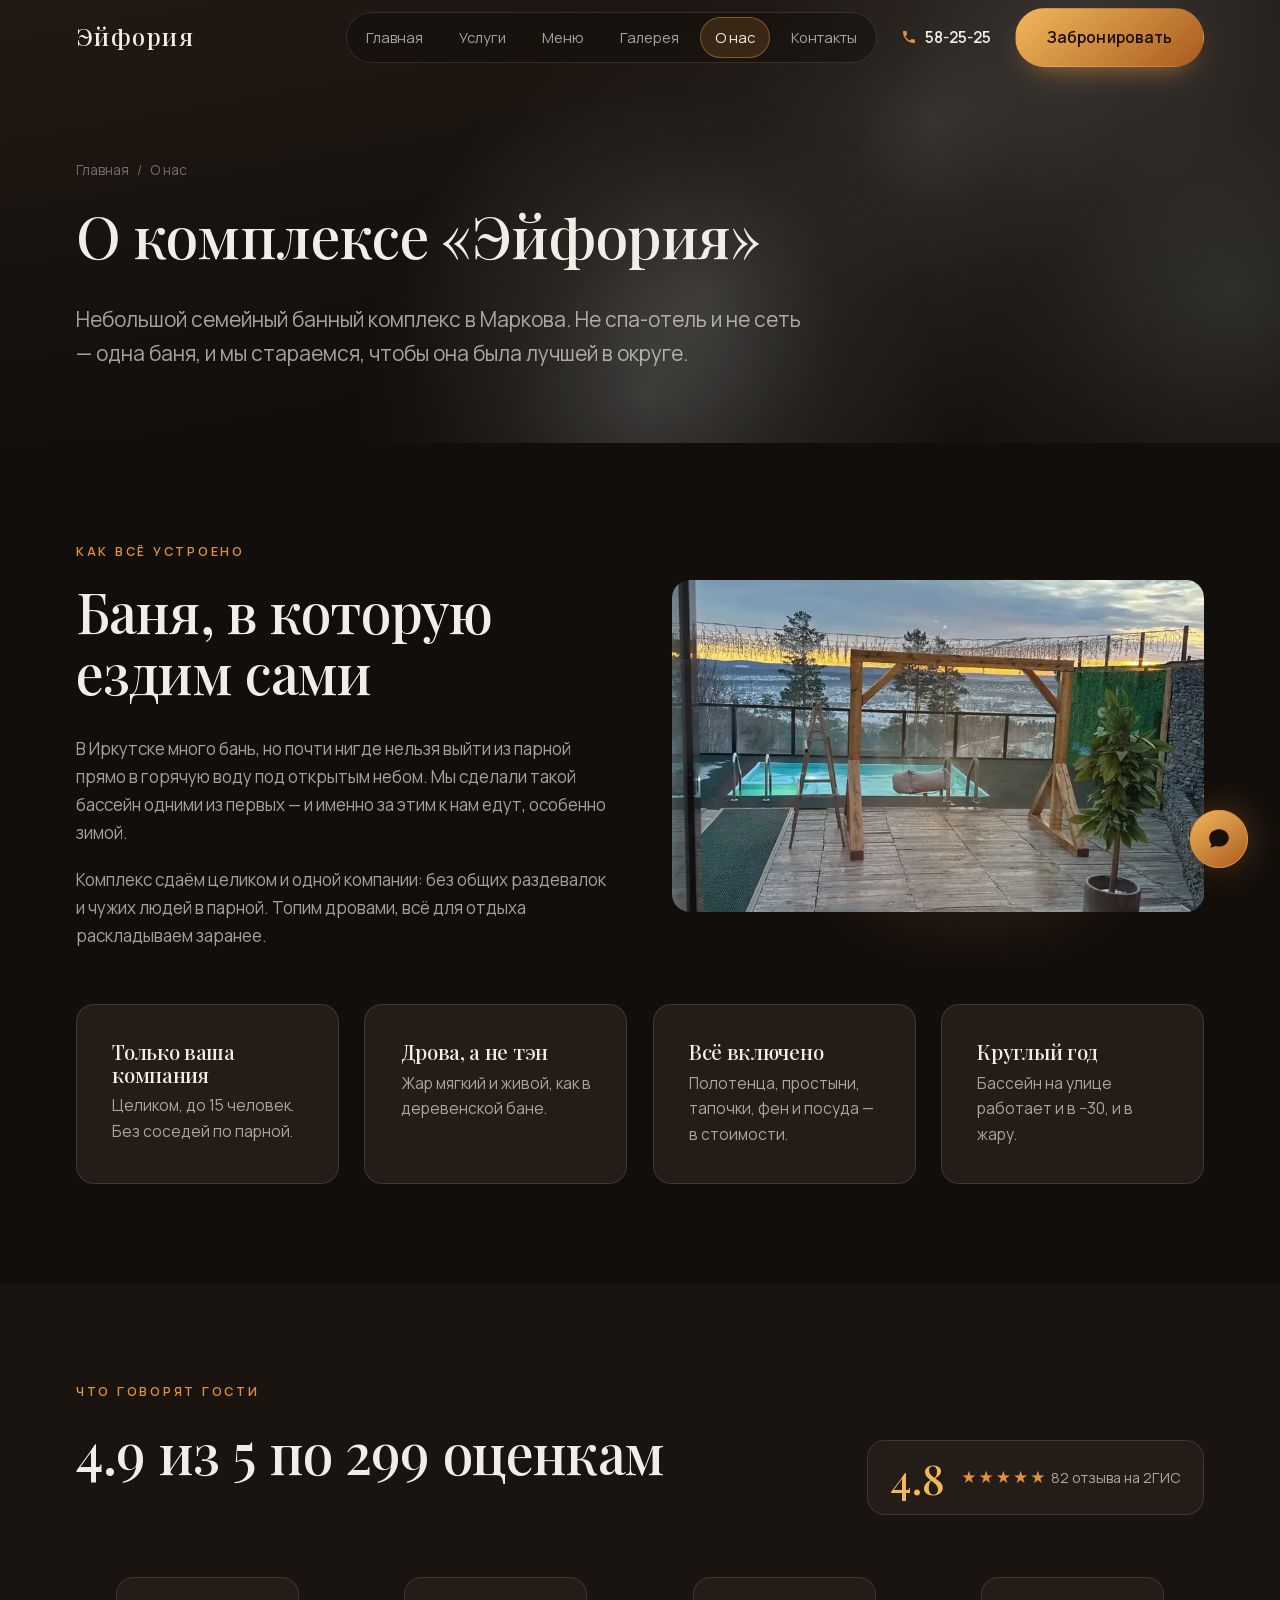
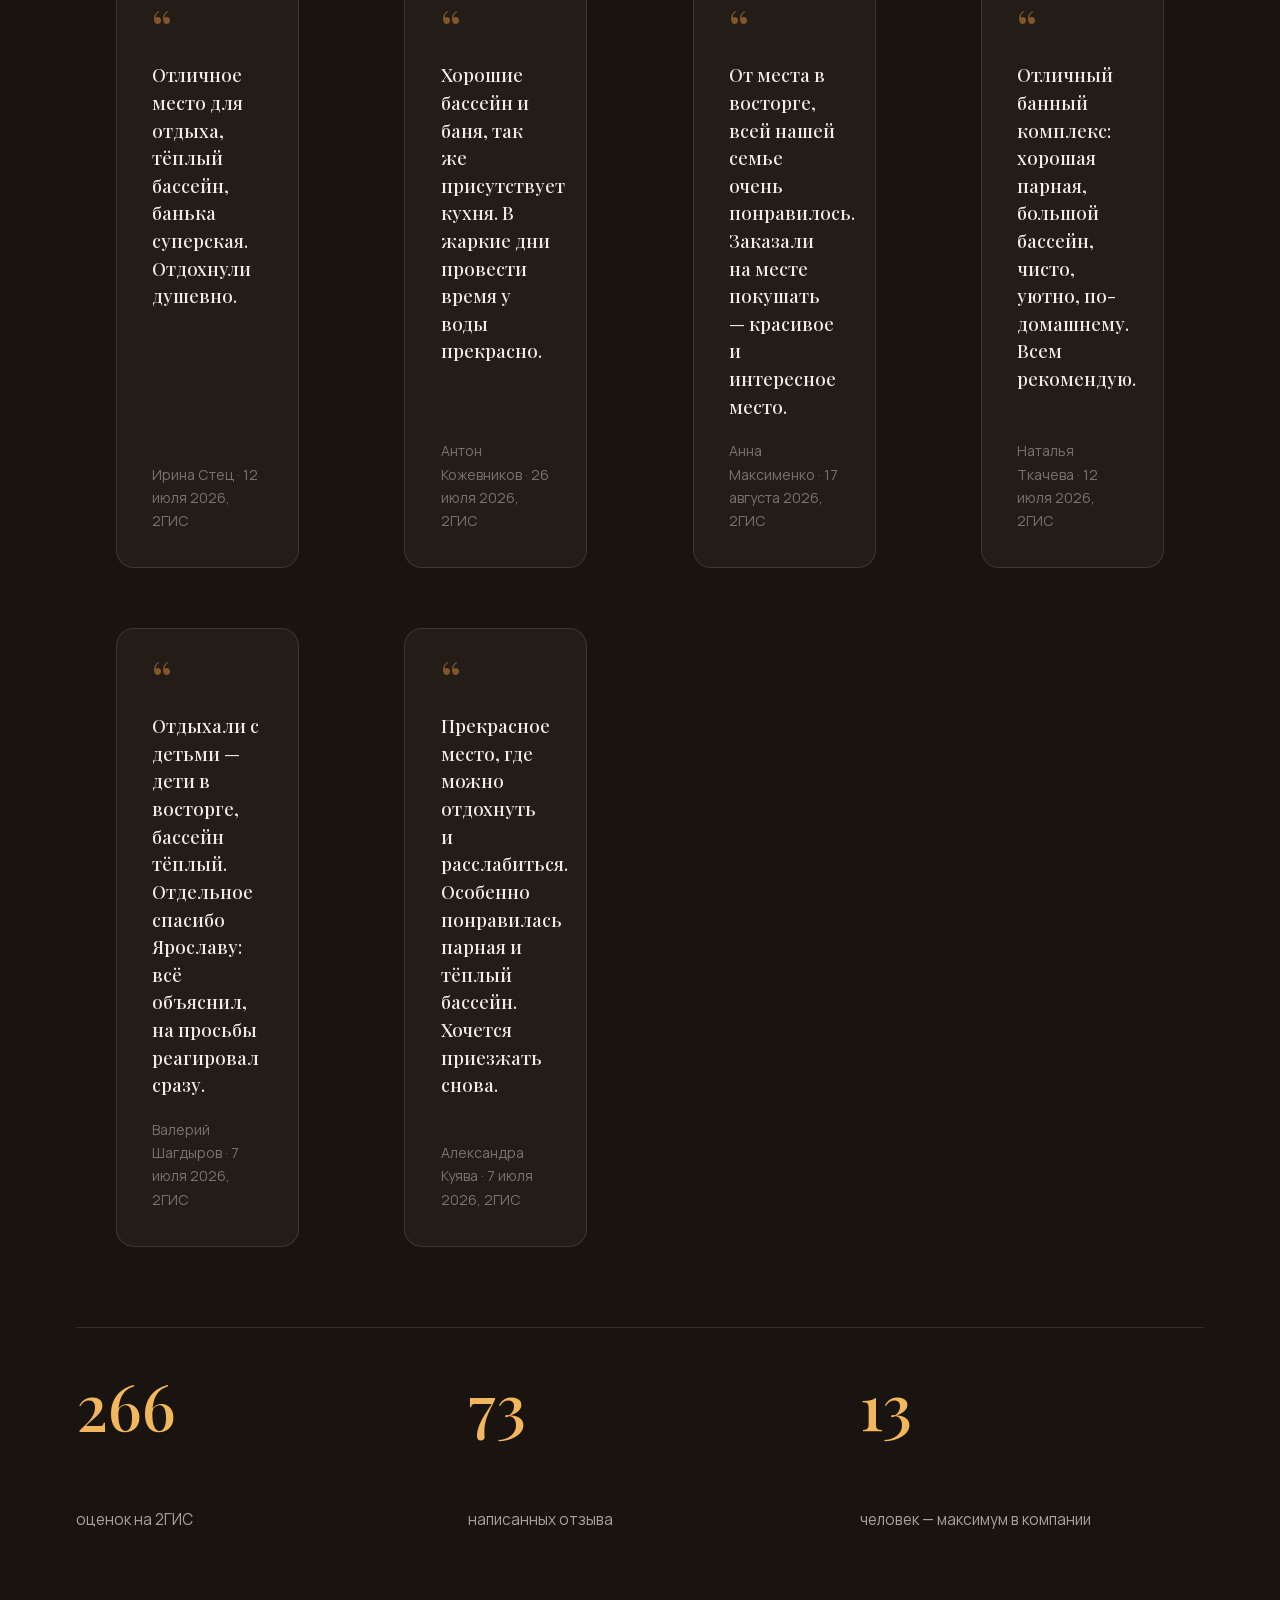
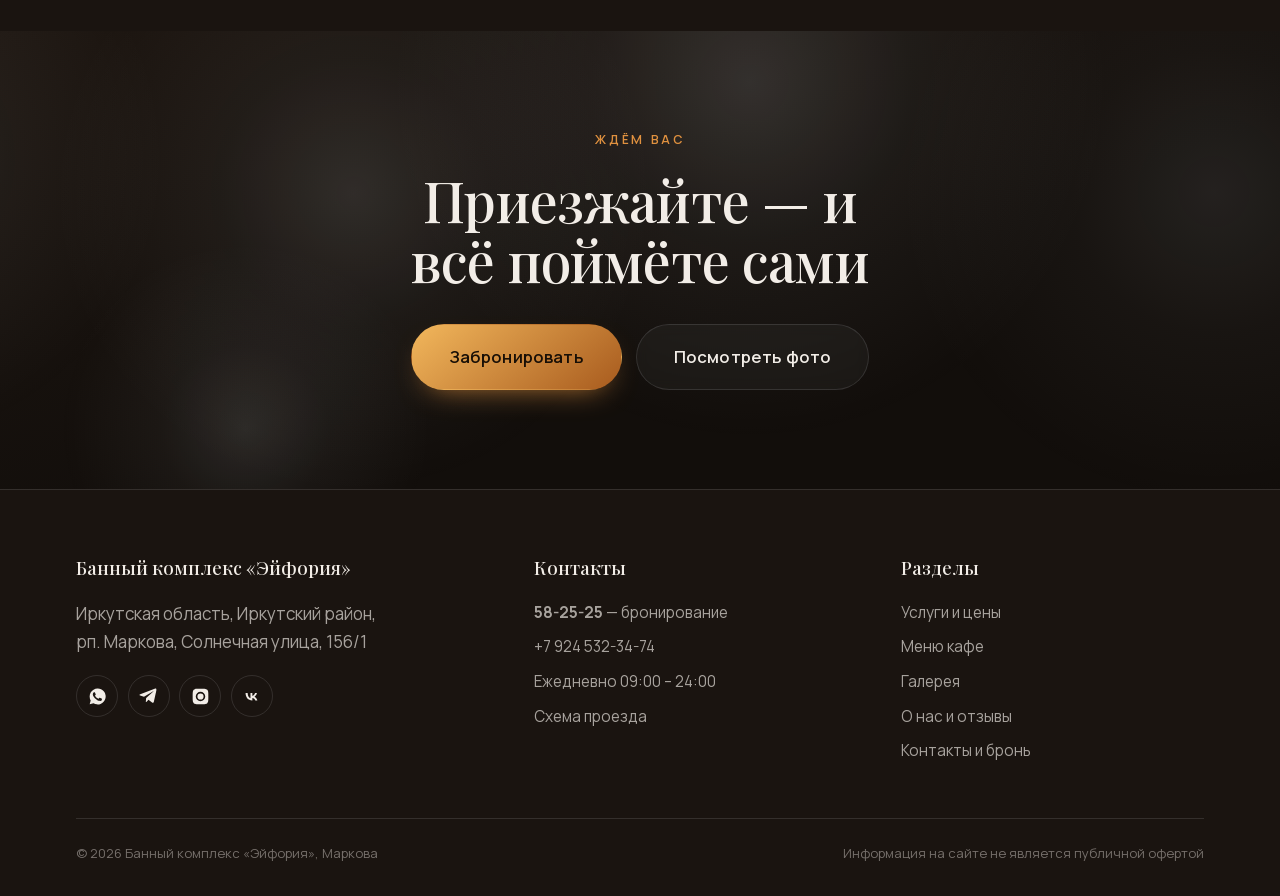
==== commit 708bf1e1: "Экран отправки висел поверх страницы с момента загрузки Правило .sending { display: grid } перебивал" ====
--- a/about/index.html
+++ b/about/index.html
@@ -28,13 +28,13 @@
 <link rel="icon" href="../favicon.ico" sizes="32x32">
 <!-- Иконка для «На экран Домой» на айфоне -->
 <link rel="apple-touch-icon" href="../apple-touch-icon.png">
-<link rel="stylesheet" href="../assets/css/fonts.css?v=32">
-<link rel="stylesheet" href="../vendor/lenis.css?v=32">
-<link rel="stylesheet" href="../assets/css/base.css?v=32">
-<link rel="stylesheet" href="../assets/css/layout.css?v=32">
-<link rel="stylesheet" href="../assets/css/components.css?v=32">
-<link rel="stylesheet" href="../assets/css/sections.css?v=32">
-<link rel="stylesheet" href="../assets/css/pages.css?v=32">
+<link rel="stylesheet" href="../assets/css/fonts.css?v=33">
+<link rel="stylesheet" href="../vendor/lenis.css?v=33">
+<link rel="stylesheet" href="../assets/css/base.css?v=33">
+<link rel="stylesheet" href="../assets/css/layout.css?v=33">
+<link rel="stylesheet" href="../assets/css/components.css?v=33">
+<link rel="stylesheet" href="../assets/css/sections.css?v=33">
+<link rel="stylesheet" href="../assets/css/pages.css?v=33">
 
 <!-- Прячем блоки до инициализации анимации, но только если JS включён -->
 <script>document.documentElement.classList.add('js-reveal-ready');</script>
@@ -328,19 +328,19 @@
   </ul>
 </div>
 
-<script src="../vendor/gsap.min.js?v=32" defer></script>
-<script src="../vendor/ScrollTrigger.min.js?v=32" defer></script>
-<script src="../vendor/lenis.min.js?v=32" defer></script>
-<script src="../assets/js/motion.js?v=32" defer></script>
-<script src="../assets/js/lenis-init.js?v=32" defer></script>
-<script src="../assets/js/reveal.js?v=32" defer></script>
-<script src="../assets/js/fx/ripple.js?v=32" defer></script>
-<script src="../assets/js/fx/steam.js?v=32" defer></script>
-<script src="../assets/js/fx/embers.js?v=32" defer></script>
-<script src="../assets/js/hero-video.js?v=32" defer></script>
-<script src="../assets/js/lightbox.js?v=32" defer></script>
-<script src="../assets/js/booking-form.js?v=32" defer></script>
-<script src="../assets/js/analytics.js?v=32" defer></script>
-<script src="../assets/js/app.js?v=32" defer></script>
+<script src="../vendor/gsap.min.js?v=33" defer></script>
+<script src="../vendor/ScrollTrigger.min.js?v=33" defer></script>
+<script src="../vendor/lenis.min.js?v=33" defer></script>
+<script src="../assets/js/motion.js?v=33" defer></script>
+<script src="../assets/js/lenis-init.js?v=33" defer></script>
+<script src="../assets/js/reveal.js?v=33" defer></script>
+<script src="../assets/js/fx/ripple.js?v=33" defer></script>
+<script src="../assets/js/fx/steam.js?v=33" defer></script>
+<script src="../assets/js/fx/embers.js?v=33" defer></script>
+<script src="../assets/js/hero-video.js?v=33" defer></script>
+<script src="../assets/js/lightbox.js?v=33" defer></script>
+<script src="../assets/js/booking-form.js?v=33" defer></script>
+<script src="../assets/js/analytics.js?v=33" defer></script>
+<script src="../assets/js/app.js?v=33" defer></script>
 </body>
 </html>
--- a/assets/css/base.css
+++ b/assets/css/base.css
@@ -82,6 +82,12 @@
 }
 
 body.is-locked { overflow: hidden; }
+
+/* Атрибут hidden обязан побеждать любые наши display.
+   Браузерное правило [hidden]{display:none} по весу равно обычному классу,
+   а при равенстве выигрывает наш стиль — из-за этого перекрытие с экраном
+   отправки заявки висело поверх страницы с самой загрузки. */
+[hidden] { display: none !important; }
 
 img, video, svg, canvas { display: block; max-width: 100%; }
 img, video { height: auto; }
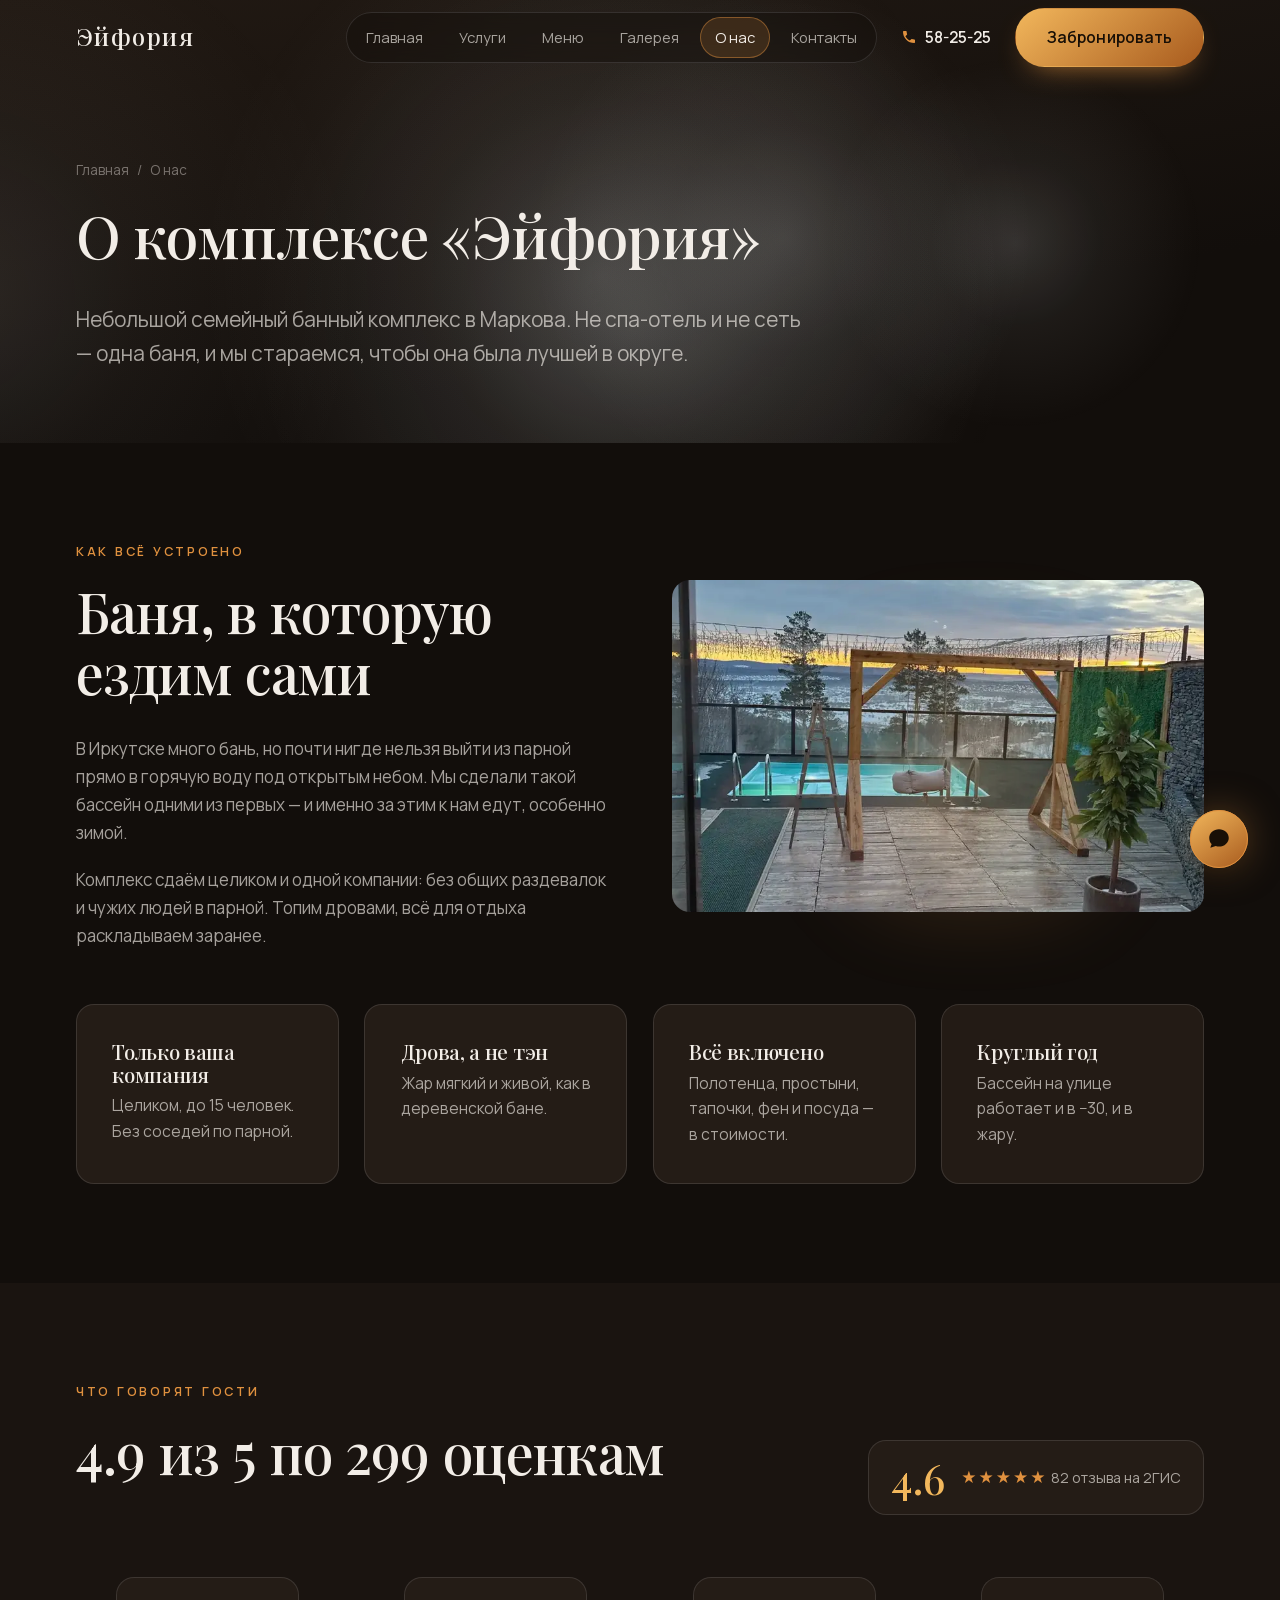
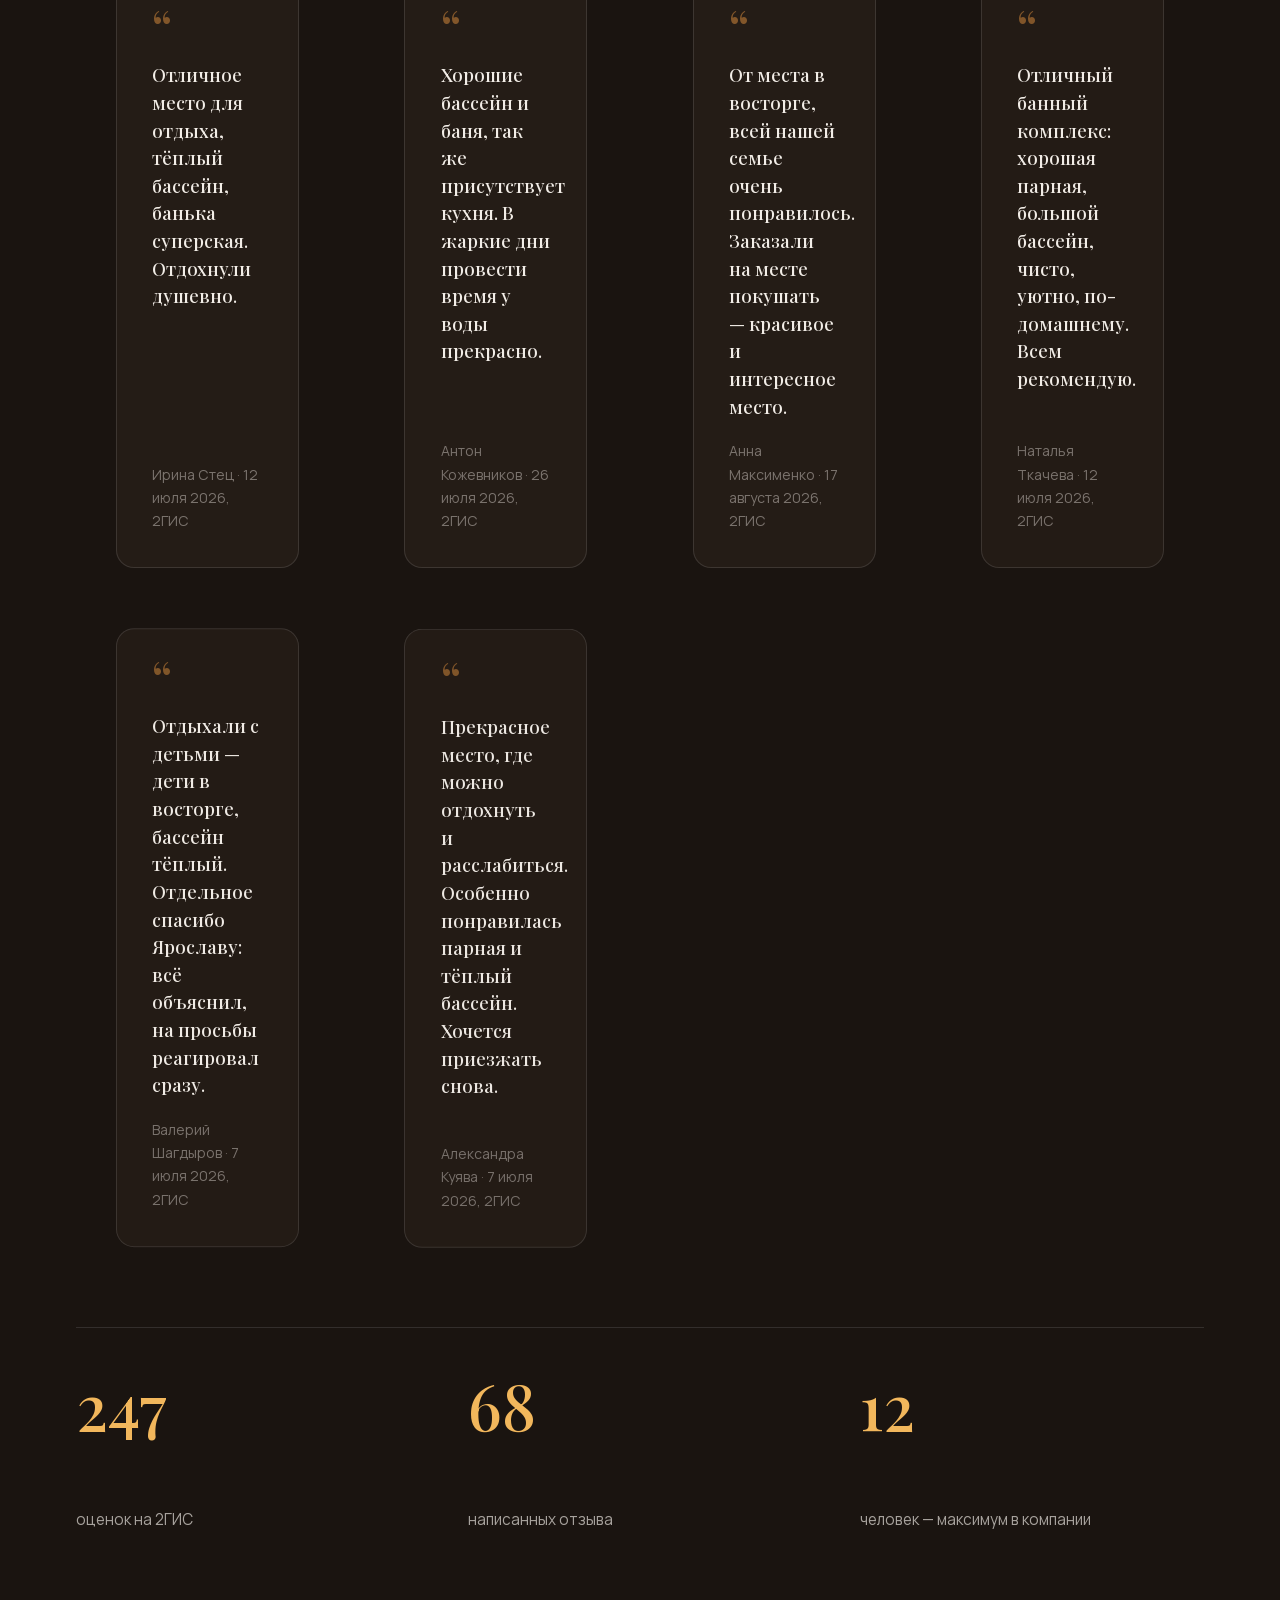
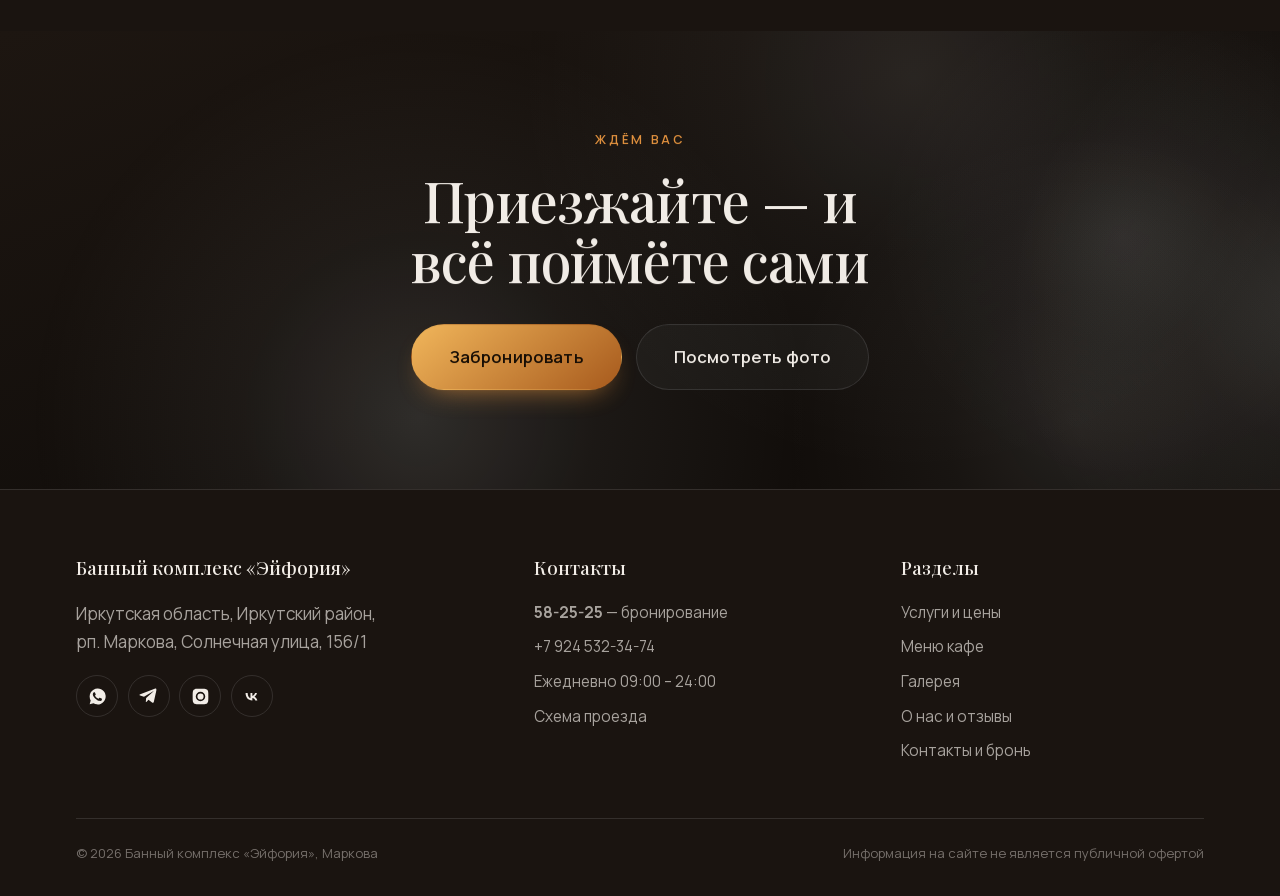
==== commit 72c2c35a: "Экран отправки: дуга вместо кольца, спокойнее смена фраз, бледные подсказки Дуга с разрывом снизу — " ====
--- a/about/index.html
+++ b/about/index.html
@@ -28,13 +28,13 @@
 <link rel="icon" href="../favicon.ico" sizes="32x32">
 <!-- Иконка для «На экран Домой» на айфоне -->
 <link rel="apple-touch-icon" href="../apple-touch-icon.png">
-<link rel="stylesheet" href="../assets/css/fonts.css?v=33">
-<link rel="stylesheet" href="../vendor/lenis.css?v=33">
-<link rel="stylesheet" href="../assets/css/base.css?v=33">
-<link rel="stylesheet" href="../assets/css/layout.css?v=33">
-<link rel="stylesheet" href="../assets/css/components.css?v=33">
-<link rel="stylesheet" href="../assets/css/sections.css?v=33">
-<link rel="stylesheet" href="../assets/css/pages.css?v=33">
+<link rel="stylesheet" href="../assets/css/fonts.css?v=34">
+<link rel="stylesheet" href="../vendor/lenis.css?v=34">
+<link rel="stylesheet" href="../assets/css/base.css?v=34">
+<link rel="stylesheet" href="../assets/css/layout.css?v=34">
+<link rel="stylesheet" href="../assets/css/components.css?v=34">
+<link rel="stylesheet" href="../assets/css/sections.css?v=34">
+<link rel="stylesheet" href="../assets/css/pages.css?v=34">
 
 <!-- Прячем блоки до инициализации анимации, но только если JS включён -->
 <script>document.documentElement.classList.add('js-reveal-ready');</script>
@@ -328,19 +328,19 @@
   </ul>
 </div>
 
-<script src="../vendor/gsap.min.js?v=33" defer></script>
-<script src="../vendor/ScrollTrigger.min.js?v=33" defer></script>
-<script src="../vendor/lenis.min.js?v=33" defer></script>
-<script src="../assets/js/motion.js?v=33" defer></script>
-<script src="../assets/js/lenis-init.js?v=33" defer></script>
-<script src="../assets/js/reveal.js?v=33" defer></script>
-<script src="../assets/js/fx/ripple.js?v=33" defer></script>
-<script src="../assets/js/fx/steam.js?v=33" defer></script>
-<script src="../assets/js/fx/embers.js?v=33" defer></script>
-<script src="../assets/js/hero-video.js?v=33" defer></script>
-<script src="../assets/js/lightbox.js?v=33" defer></script>
-<script src="../assets/js/booking-form.js?v=33" defer></script>
-<script src="../assets/js/analytics.js?v=33" defer></script>
-<script src="../assets/js/app.js?v=33" defer></script>
+<script src="../vendor/gsap.min.js?v=34" defer></script>
+<script src="../vendor/ScrollTrigger.min.js?v=34" defer></script>
+<script src="../vendor/lenis.min.js?v=34" defer></script>
+<script src="../assets/js/motion.js?v=34" defer></script>
+<script src="../assets/js/lenis-init.js?v=34" defer></script>
+<script src="../assets/js/reveal.js?v=34" defer></script>
+<script src="../assets/js/fx/ripple.js?v=34" defer></script>
+<script src="../assets/js/fx/steam.js?v=34" defer></script>
+<script src="../assets/js/fx/embers.js?v=34" defer></script>
+<script src="../assets/js/hero-video.js?v=34" defer></script>
+<script src="../assets/js/lightbox.js?v=34" defer></script>
+<script src="../assets/js/booking-form.js?v=34" defer></script>
+<script src="../assets/js/analytics.js?v=34" defer></script>
+<script src="../assets/js/app.js?v=34" defer></script>
 </body>
 </html>
--- a/assets/css/pages.css
+++ b/assets/css/pages.css
@@ -420,6 +420,18 @@
   font: inherit;
   transition: border-color var(--t-fast) var(--ease-out), background var(--t-fast) var(--ease-out);
 }
+/* Подсказка в поле должна читаться как подсказка, а не как введённое
+   значение: гости принимали «Иван» и «+7 (924) 000-00-00» за готовый текст
+   и не понимали, что поле пустое. Делаем её заметно бледнее и курсивом. */
+.field input::placeholder,
+.field textarea::placeholder {
+  color: rgba(242, 237, 231, 0.26);
+  font-style: italic;
+  opacity: 1;                     /* Firefox сам приглушает — не даём дважды */
+}
+.field input:focus::placeholder,
+.field textarea:focus::placeholder { color: rgba(242, 237, 231, 0.18); }
+
 .field input:focus,
 .field select:focus,
 .field textarea:focus {
@@ -1032,12 +1044,17 @@
 }
 
 /* Кольцо прогресса вокруг чаши: видно, что процесс идёт и сколько осталось */
+/* Не полное кольцо, а дуга с разрывом снизу — как чаша.
+   Поворот на 135° ставит начало дуги в левый нижний угол, дальше она идёт
+   по часовой на три четверти круга и обрывается справа внизу.
+   pathLength="100" в разметке позволяет считать длину в процентах
+   и не пересчитывать 2πr при смене радиуса. */
 .sending__ring {
   position: absolute;
   inset: 0;
   width: 100%;
   height: 100%;
-  transform: rotate(-90deg);   /* чтобы заполнялось от двенадцати часов */
+  transform: rotate(135deg);
   overflow: visible;
 }
 
@@ -1045,29 +1062,28 @@
   fill: none;
   stroke-width: 3;
   stroke-linecap: round;
+  stroke-dasharray: 75 100;    /* видимая дуга — 75% окружности */
 }
 
 .sending__ring-track { stroke: rgba(232, 238, 240, 0.12); }
 
 .sending__ring-fill {
   stroke: var(--c-accent);
-  /* длина окружности при r=54: 2πr ≈ 339.3 */
-  stroke-dasharray: 339.3;
-  stroke-dashoffset: 339.3;
+  stroke-dashoffset: 75;       /* дуга спрятана целиком */
   filter: drop-shadow(0 0 6px rgba(224, 145, 63, 0.55));
-  /* Точного времени ответа мы не знаем, поэтому кольцо идёт асимптотой:
+  /* Точного времени ответа мы не знаем, поэтому дуга идёт асимптотой:
      первые секунды бежит, дальше всё медленнее и замирает у 93%.
      Так видно, что процесс жив, и нет вранья «осталось две секунды».
-     До конца кольцо доводит только реальный ответ (класс is-done). */
+     До конца её доводит только реальный ответ (класс is-done). */
   animation: sending-ring 16s cubic-bezier(0.05, 0.8, 0.2, 1) forwards;
 }
 
 @keyframes sending-ring {
-  from { stroke-dashoffset: 339.3 }
-  to   { stroke-dashoffset: 24 }      /* 24 из 339 — это те самые 93% */
-}
-
-/* Ответ пришёл: кольцо мгновенно дозаполняется и остаётся ободком галочки */
+  from { stroke-dashoffset: 75 }
+  to   { stroke-dashoffset: 5.25 }    /* 93% от дуги */
+}
+
+/* Ответ пришёл: дуга смыкается до конца и остаётся ободком у галочки */
 .sending.is-done .sending__ring-fill {
   animation: none;
   stroke-dashoffset: 0;
@@ -1144,7 +1160,7 @@
   .sending__card,
   .sending__wisp,
   .sending__water { animation: none }
-  .sending__ring-fill { animation: none; stroke-dashoffset: 170 }
+  .sending__ring-fill { animation: none; stroke-dashoffset: 37 }
   .sending__phrase { transition: none }
   .sending.is-done .sending__check circle,
   .sending.is-done .sending__check path { animation: none; stroke-dashoffset: 0 }
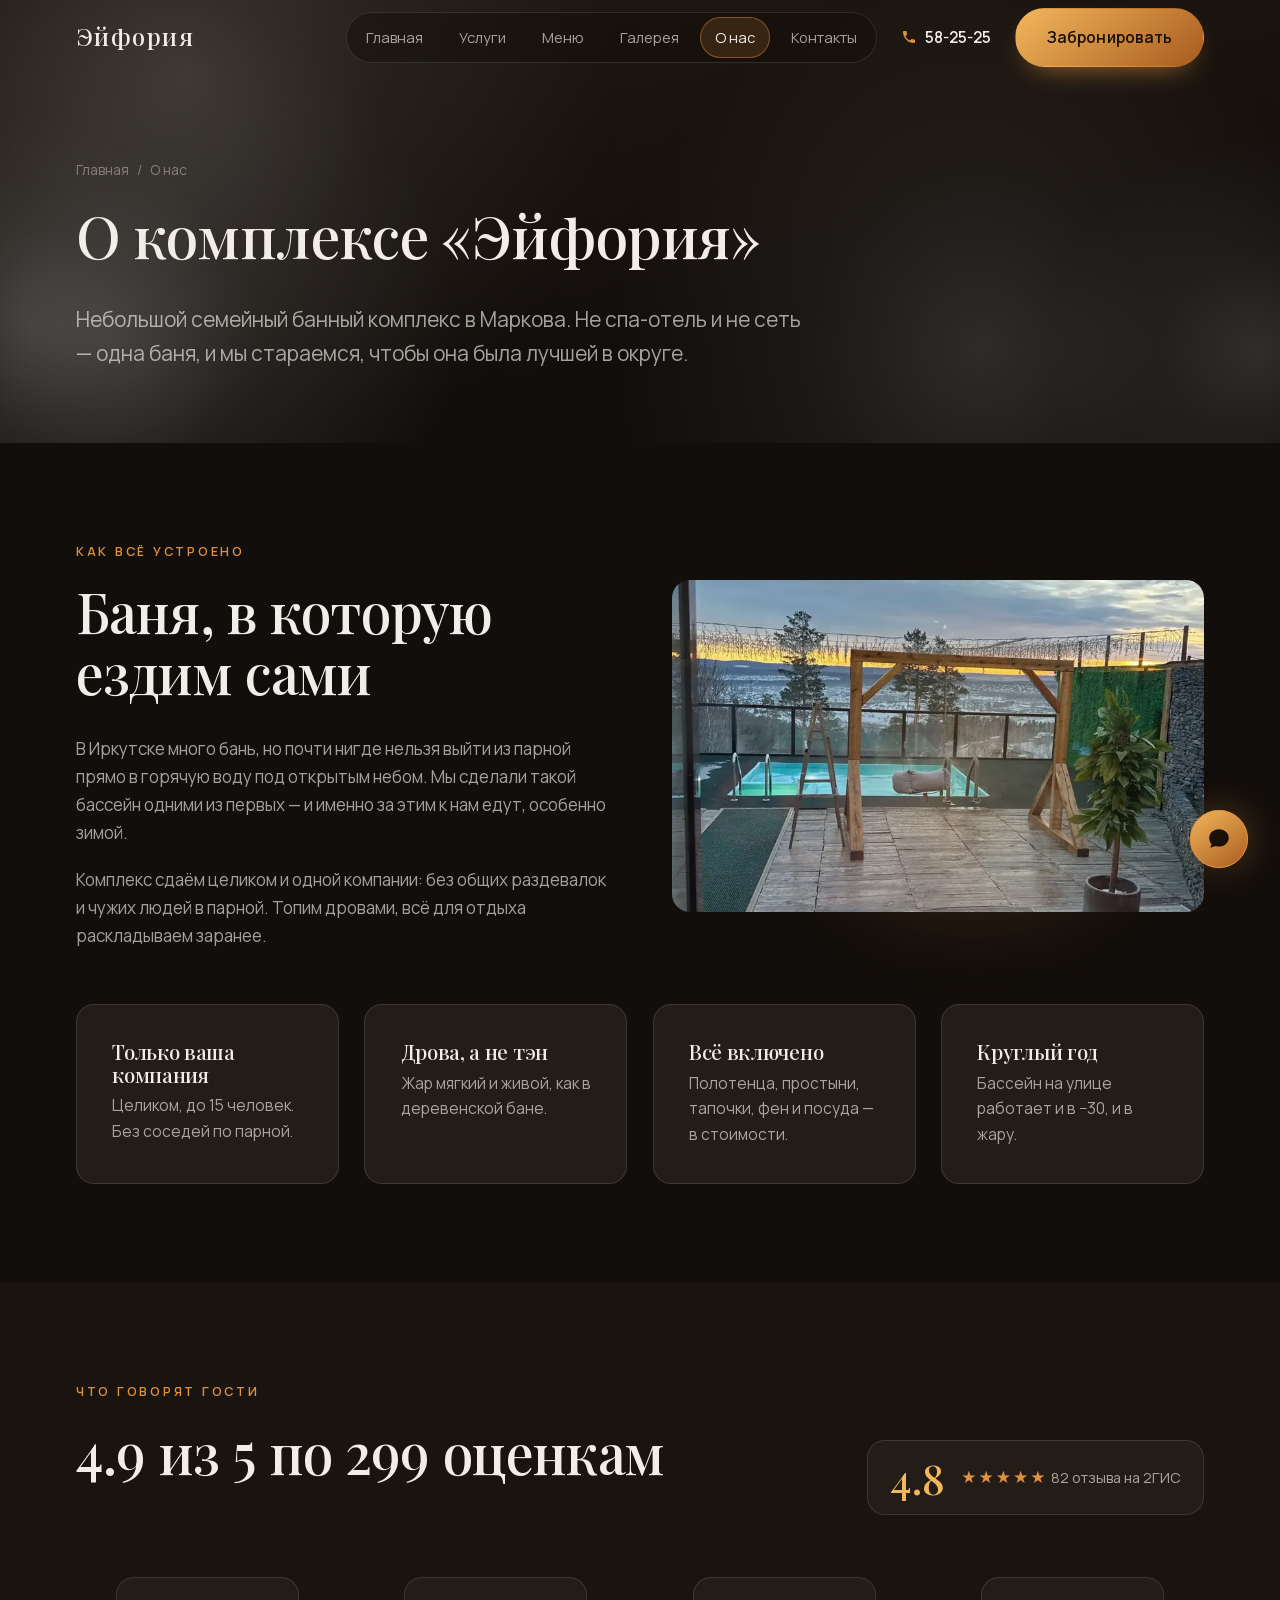
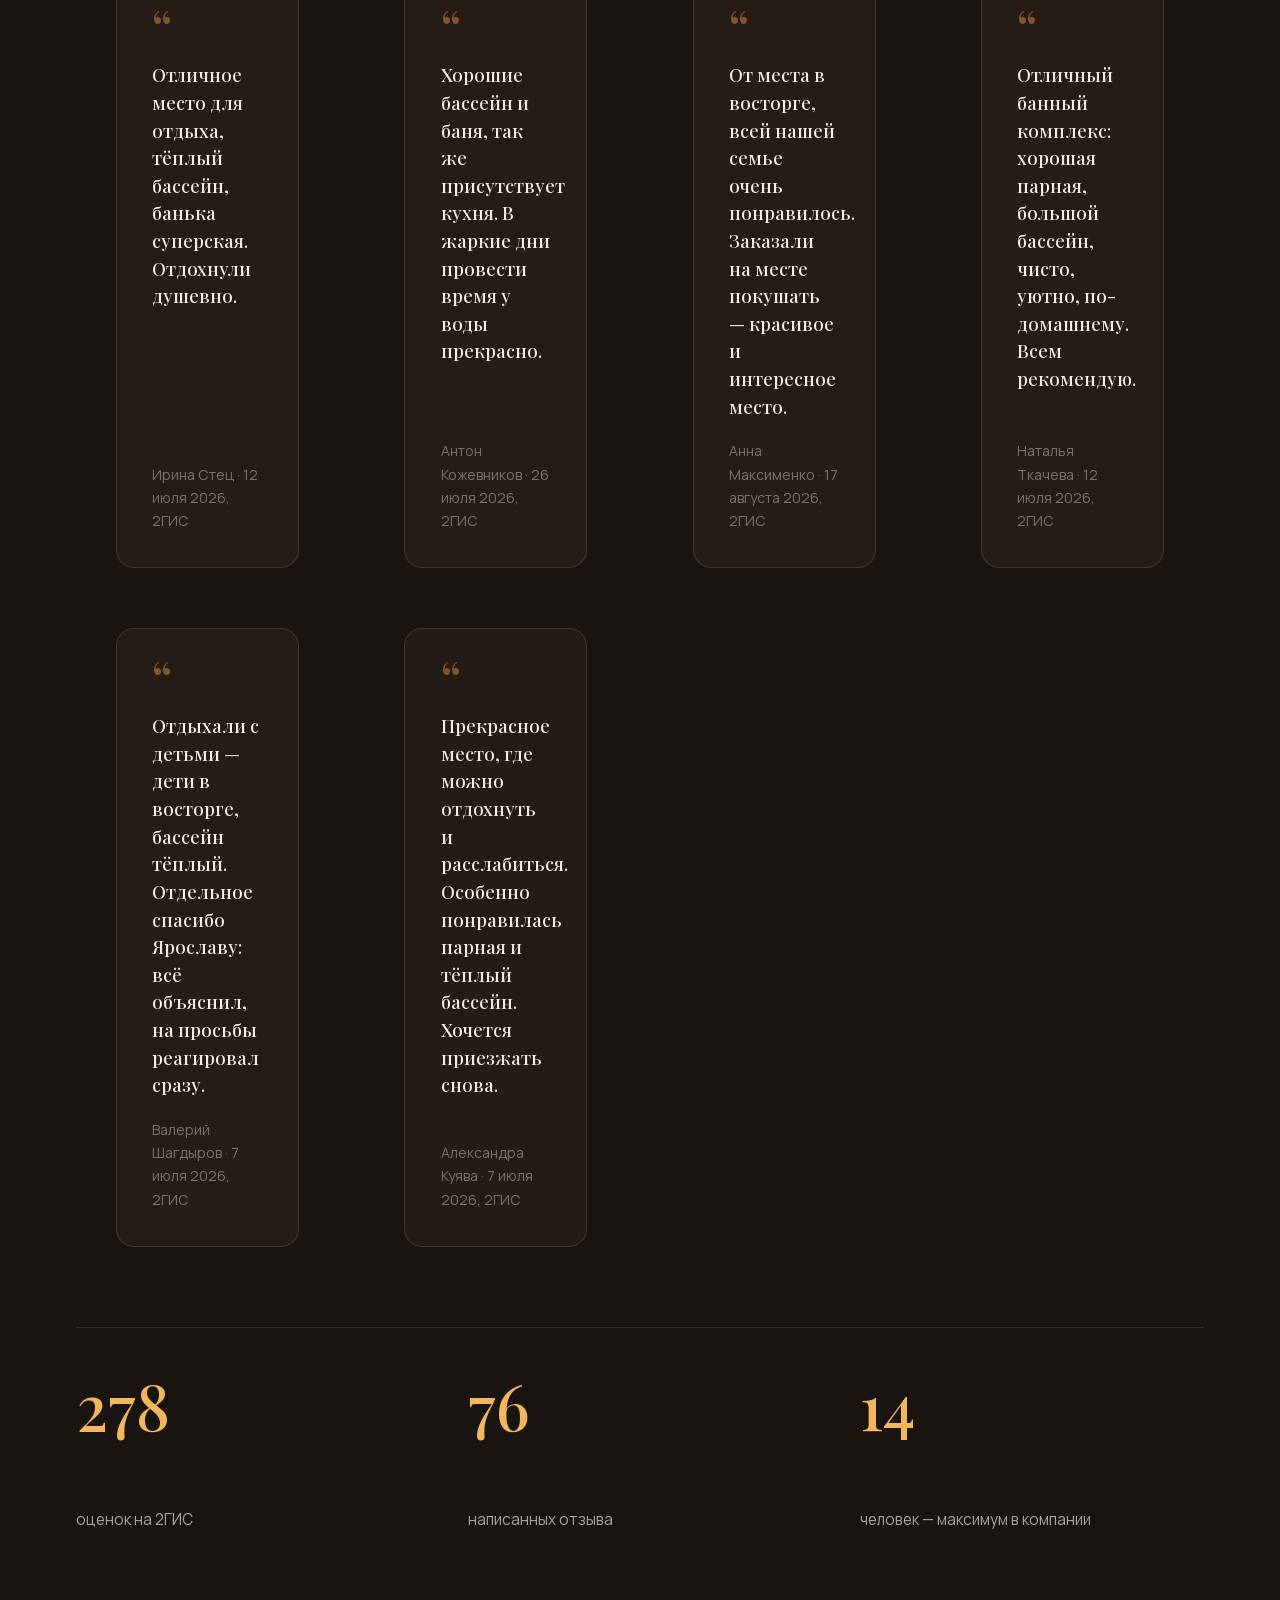
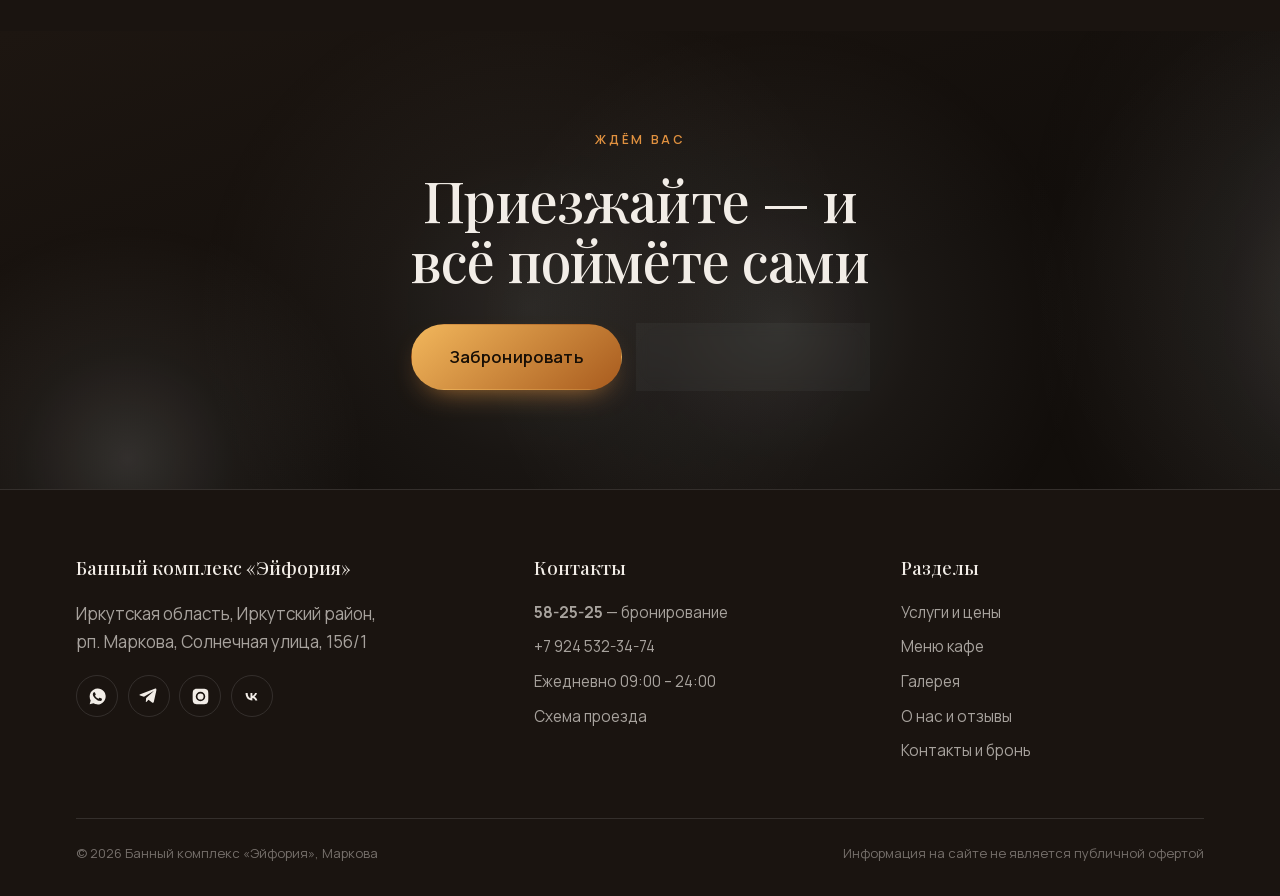
==== commit 2e507f39: "Подсказки в полях ещё бледнее: 0.26 -> 0.17 Co-Authored-By: Claude Opus 5 <noreply@anthropic.com>" ====
--- a/about/index.html
+++ b/about/index.html
@@ -28,13 +28,13 @@
 <link rel="icon" href="../favicon.ico" sizes="32x32">
 <!-- Иконка для «На экран Домой» на айфоне -->
 <link rel="apple-touch-icon" href="../apple-touch-icon.png">
-<link rel="stylesheet" href="../assets/css/fonts.css?v=34">
-<link rel="stylesheet" href="../vendor/lenis.css?v=34">
-<link rel="stylesheet" href="../assets/css/base.css?v=34">
-<link rel="stylesheet" href="../assets/css/layout.css?v=34">
-<link rel="stylesheet" href="../assets/css/components.css?v=34">
-<link rel="stylesheet" href="../assets/css/sections.css?v=34">
-<link rel="stylesheet" href="../assets/css/pages.css?v=34">
+<link rel="stylesheet" href="../assets/css/fonts.css?v=35">
+<link rel="stylesheet" href="../vendor/lenis.css?v=35">
+<link rel="stylesheet" href="../assets/css/base.css?v=35">
+<link rel="stylesheet" href="../assets/css/layout.css?v=35">
+<link rel="stylesheet" href="../assets/css/components.css?v=35">
+<link rel="stylesheet" href="../assets/css/sections.css?v=35">
+<link rel="stylesheet" href="../assets/css/pages.css?v=35">
 
 <!-- Прячем блоки до инициализации анимации, но только если JS включён -->
 <script>document.documentElement.classList.add('js-reveal-ready');</script>
@@ -328,19 +328,19 @@
   </ul>
 </div>
 
-<script src="../vendor/gsap.min.js?v=34" defer></script>
-<script src="../vendor/ScrollTrigger.min.js?v=34" defer></script>
-<script src="../vendor/lenis.min.js?v=34" defer></script>
-<script src="../assets/js/motion.js?v=34" defer></script>
-<script src="../assets/js/lenis-init.js?v=34" defer></script>
-<script src="../assets/js/reveal.js?v=34" defer></script>
-<script src="../assets/js/fx/ripple.js?v=34" defer></script>
-<script src="../assets/js/fx/steam.js?v=34" defer></script>
-<script src="../assets/js/fx/embers.js?v=34" defer></script>
-<script src="../assets/js/hero-video.js?v=34" defer></script>
-<script src="../assets/js/lightbox.js?v=34" defer></script>
-<script src="../assets/js/booking-form.js?v=34" defer></script>
-<script src="../assets/js/analytics.js?v=34" defer></script>
-<script src="../assets/js/app.js?v=34" defer></script>
+<script src="../vendor/gsap.min.js?v=35" defer></script>
+<script src="../vendor/ScrollTrigger.min.js?v=35" defer></script>
+<script src="../vendor/lenis.min.js?v=35" defer></script>
+<script src="../assets/js/motion.js?v=35" defer></script>
+<script src="../assets/js/lenis-init.js?v=35" defer></script>
+<script src="../assets/js/reveal.js?v=35" defer></script>
+<script src="../assets/js/fx/ripple.js?v=35" defer></script>
+<script src="../assets/js/fx/steam.js?v=35" defer></script>
+<script src="../assets/js/fx/embers.js?v=35" defer></script>
+<script src="../assets/js/hero-video.js?v=35" defer></script>
+<script src="../assets/js/lightbox.js?v=35" defer></script>
+<script src="../assets/js/booking-form.js?v=35" defer></script>
+<script src="../assets/js/analytics.js?v=35" defer></script>
+<script src="../assets/js/app.js?v=35" defer></script>
 </body>
 </html>
--- a/assets/css/pages.css
+++ b/assets/css/pages.css
@@ -425,12 +425,12 @@
    и не понимали, что поле пустое. Делаем её заметно бледнее и курсивом. */
 .field input::placeholder,
 .field textarea::placeholder {
-  color: rgba(242, 237, 231, 0.26);
+  color: rgba(242, 237, 231, 0.17);
   font-style: italic;
   opacity: 1;                     /* Firefox сам приглушает — не даём дважды */
 }
 .field input:focus::placeholder,
-.field textarea:focus::placeholder { color: rgba(242, 237, 231, 0.18); }
+.field textarea:focus::placeholder { color: rgba(242, 237, 231, 0.11); }
 
 .field input:focus,
 .field select:focus,
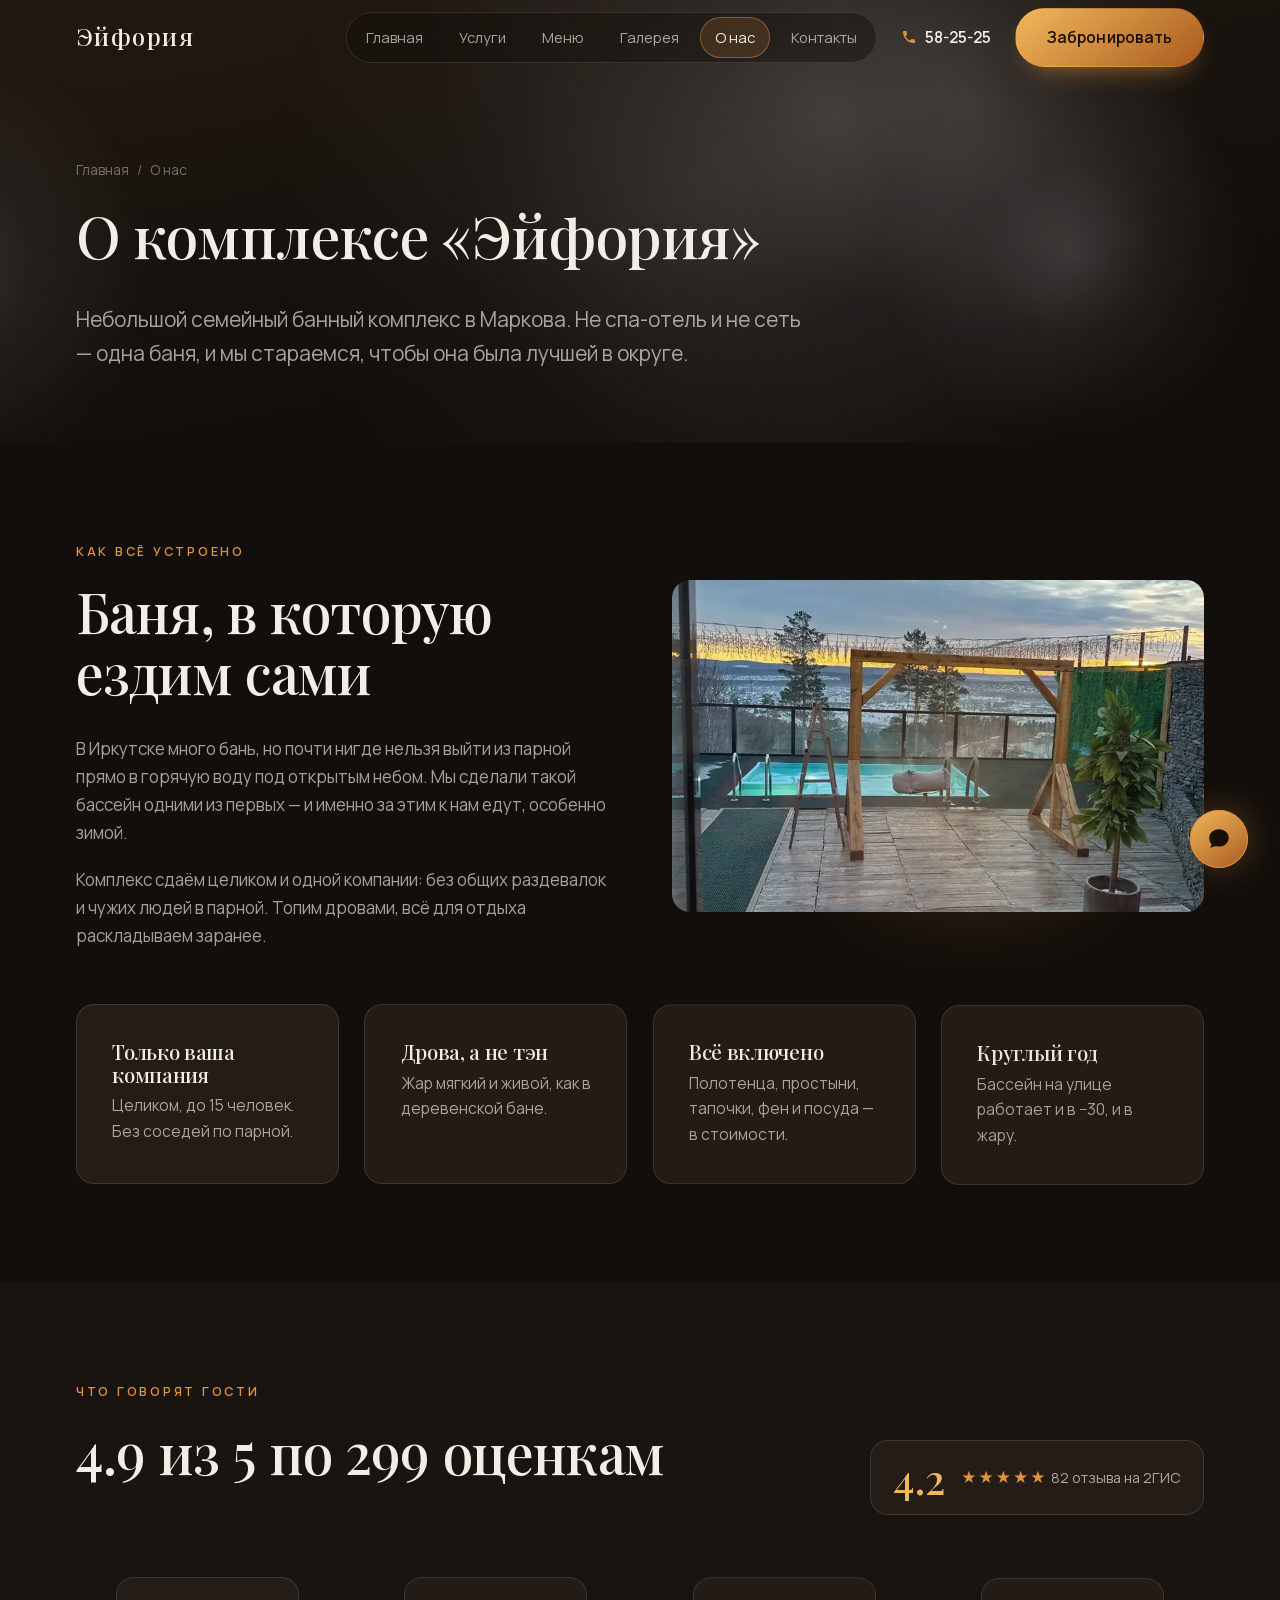
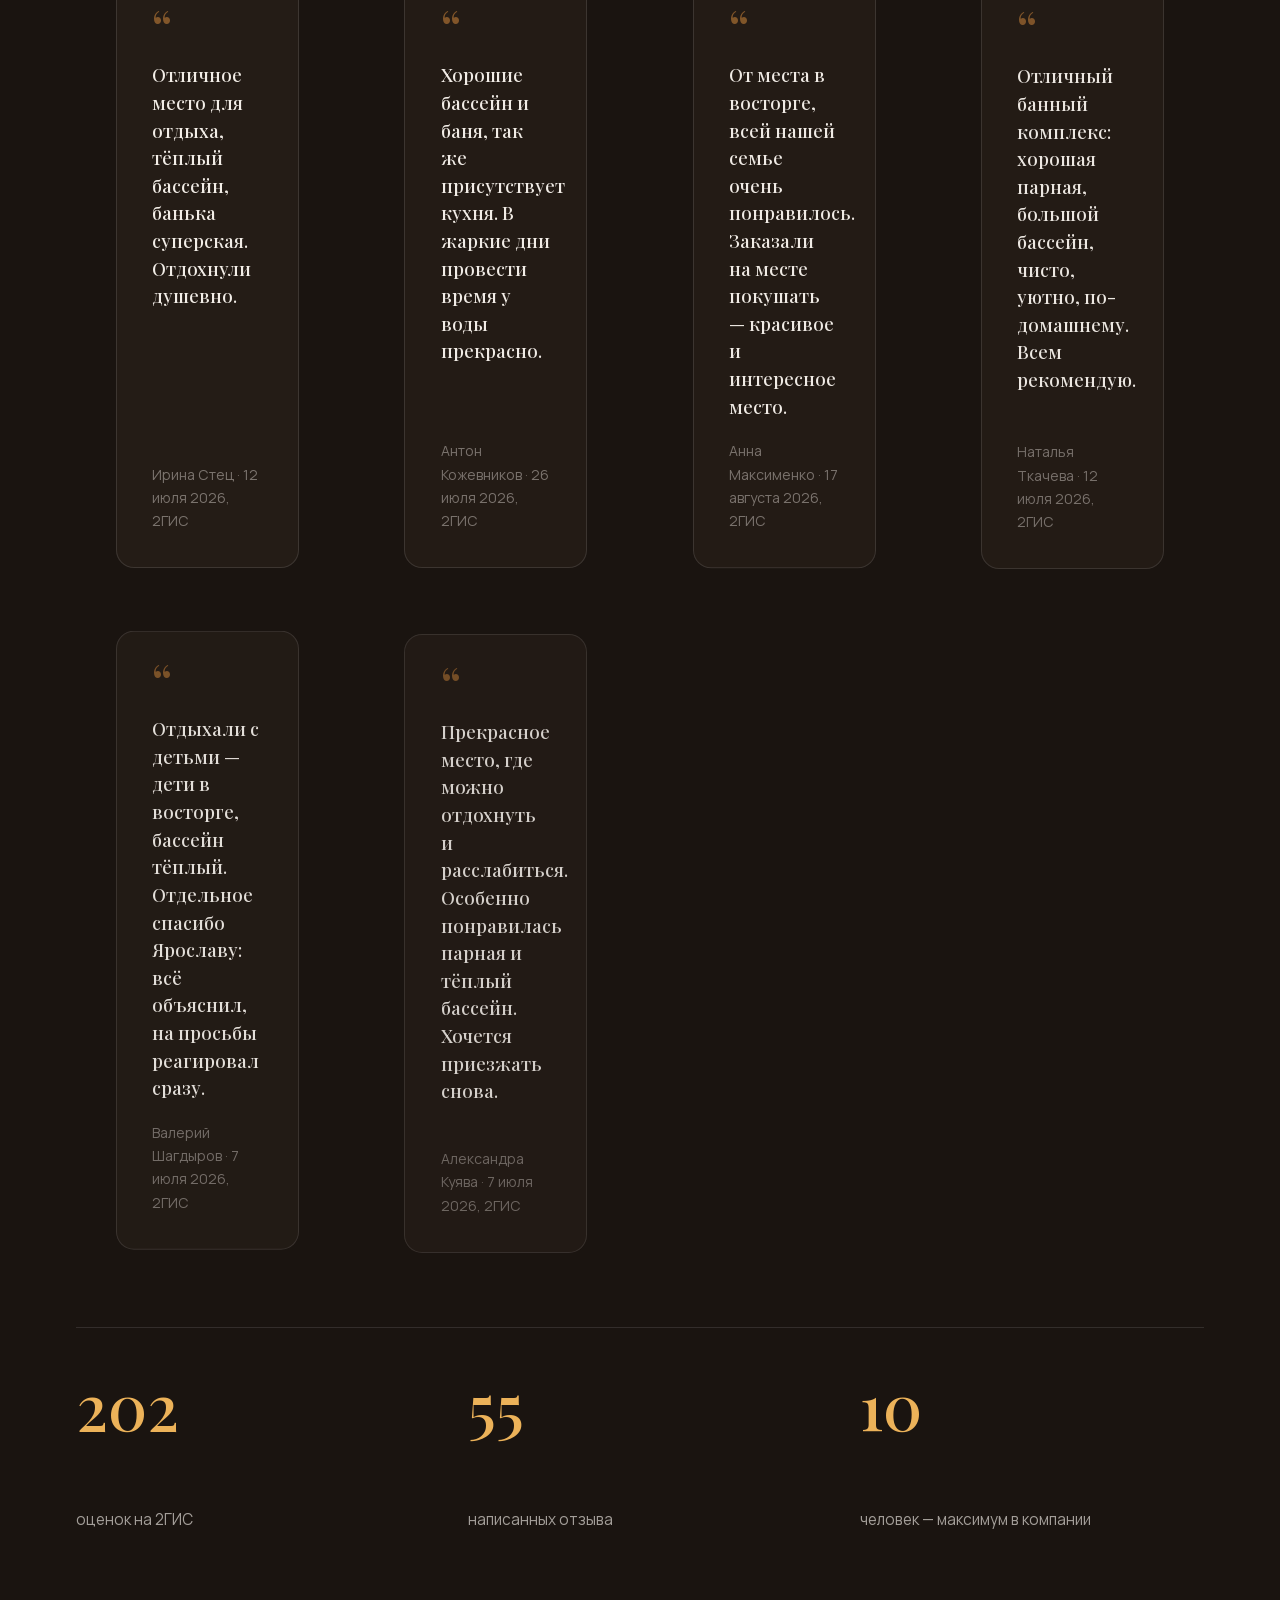
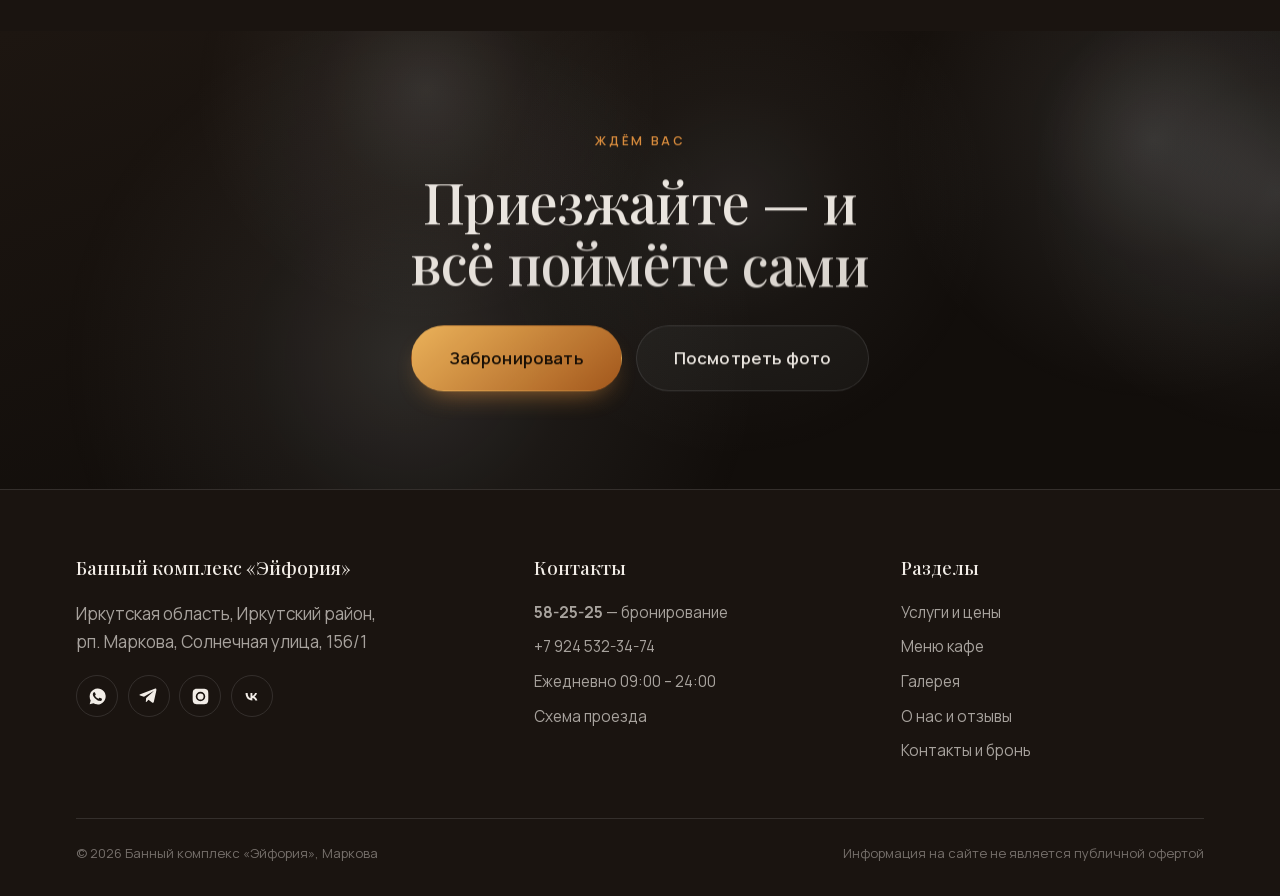
==== commit a97bef97: "Подсказки в полях почти прозрачные: 0.17 -> 0.10 Co-Authored-By: Claude Opus 5 <noreply@anthropic.co" ====
--- a/about/index.html
+++ b/about/index.html
@@ -28,13 +28,13 @@
 <link rel="icon" href="../favicon.ico" sizes="32x32">
 <!-- Иконка для «На экран Домой» на айфоне -->
 <link rel="apple-touch-icon" href="../apple-touch-icon.png">
-<link rel="stylesheet" href="../assets/css/fonts.css?v=35">
-<link rel="stylesheet" href="../vendor/lenis.css?v=35">
-<link rel="stylesheet" href="../assets/css/base.css?v=35">
-<link rel="stylesheet" href="../assets/css/layout.css?v=35">
-<link rel="stylesheet" href="../assets/css/components.css?v=35">
-<link rel="stylesheet" href="../assets/css/sections.css?v=35">
-<link rel="stylesheet" href="../assets/css/pages.css?v=35">
+<link rel="stylesheet" href="../assets/css/fonts.css?v=36">
+<link rel="stylesheet" href="../vendor/lenis.css?v=36">
+<link rel="stylesheet" href="../assets/css/base.css?v=36">
+<link rel="stylesheet" href="../assets/css/layout.css?v=36">
+<link rel="stylesheet" href="../assets/css/components.css?v=36">
+<link rel="stylesheet" href="../assets/css/sections.css?v=36">
+<link rel="stylesheet" href="../assets/css/pages.css?v=36">
 
 <!-- Прячем блоки до инициализации анимации, но только если JS включён -->
 <script>document.documentElement.classList.add('js-reveal-ready');</script>
@@ -328,19 +328,19 @@
   </ul>
 </div>
 
-<script src="../vendor/gsap.min.js?v=35" defer></script>
-<script src="../vendor/ScrollTrigger.min.js?v=35" defer></script>
-<script src="../vendor/lenis.min.js?v=35" defer></script>
-<script src="../assets/js/motion.js?v=35" defer></script>
-<script src="../assets/js/lenis-init.js?v=35" defer></script>
-<script src="../assets/js/reveal.js?v=35" defer></script>
-<script src="../assets/js/fx/ripple.js?v=35" defer></script>
-<script src="../assets/js/fx/steam.js?v=35" defer></script>
-<script src="../assets/js/fx/embers.js?v=35" defer></script>
-<script src="../assets/js/hero-video.js?v=35" defer></script>
-<script src="../assets/js/lightbox.js?v=35" defer></script>
-<script src="../assets/js/booking-form.js?v=35" defer></script>
-<script src="../assets/js/analytics.js?v=35" defer></script>
-<script src="../assets/js/app.js?v=35" defer></script>
+<script src="../vendor/gsap.min.js?v=36" defer></script>
+<script src="../vendor/ScrollTrigger.min.js?v=36" defer></script>
+<script src="../vendor/lenis.min.js?v=36" defer></script>
+<script src="../assets/js/motion.js?v=36" defer></script>
+<script src="../assets/js/lenis-init.js?v=36" defer></script>
+<script src="../assets/js/reveal.js?v=36" defer></script>
+<script src="../assets/js/fx/ripple.js?v=36" defer></script>
+<script src="../assets/js/fx/steam.js?v=36" defer></script>
+<script src="../assets/js/fx/embers.js?v=36" defer></script>
+<script src="../assets/js/hero-video.js?v=36" defer></script>
+<script src="../assets/js/lightbox.js?v=36" defer></script>
+<script src="../assets/js/booking-form.js?v=36" defer></script>
+<script src="../assets/js/analytics.js?v=36" defer></script>
+<script src="../assets/js/app.js?v=36" defer></script>
 </body>
 </html>
--- a/assets/css/pages.css
+++ b/assets/css/pages.css
@@ -425,12 +425,12 @@
    и не понимали, что поле пустое. Делаем её заметно бледнее и курсивом. */
 .field input::placeholder,
 .field textarea::placeholder {
-  color: rgba(242, 237, 231, 0.17);
+  color: rgba(242, 237, 231, 0.10);
   font-style: italic;
   opacity: 1;                     /* Firefox сам приглушает — не даём дважды */
 }
 .field input:focus::placeholder,
-.field textarea:focus::placeholder { color: rgba(242, 237, 231, 0.11); }
+.field textarea:focus::placeholder { color: rgba(242, 237, 231, 0.06); }
 
 .field input:focus,
 .field select:focus,
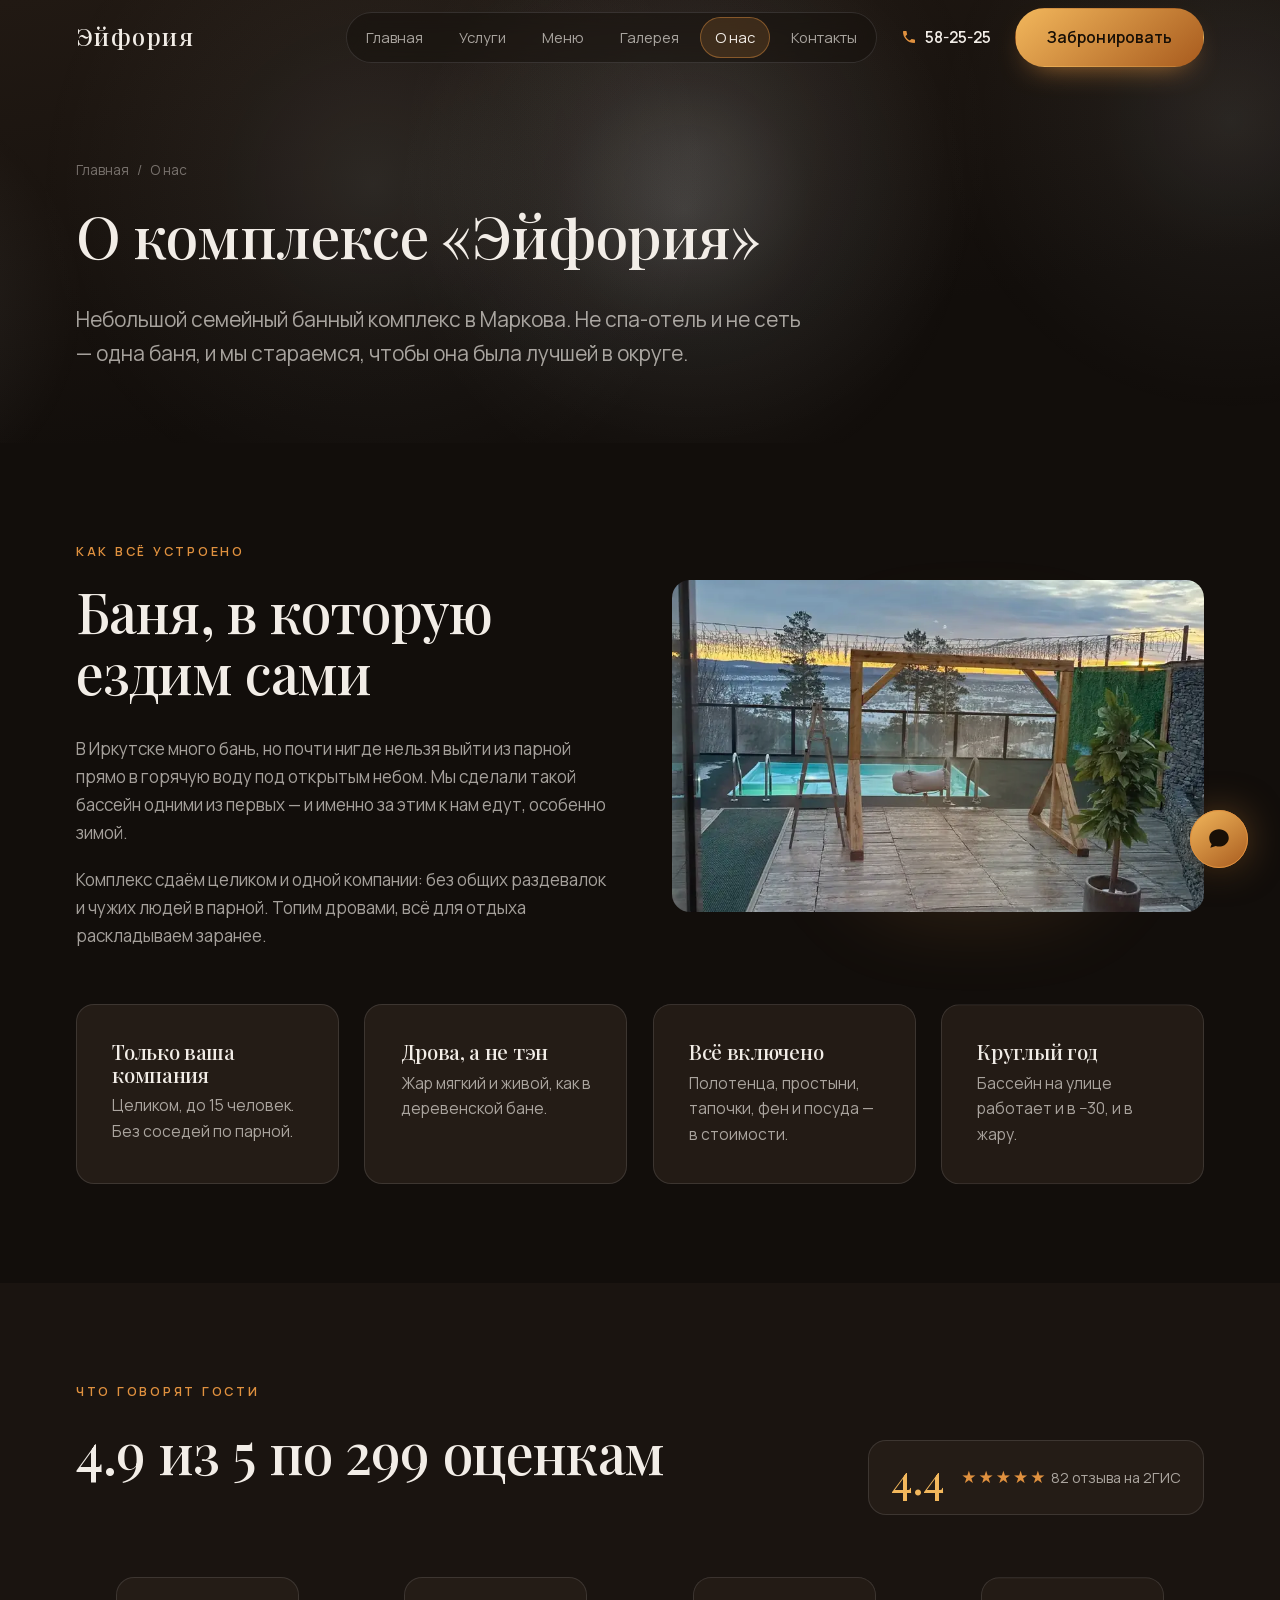
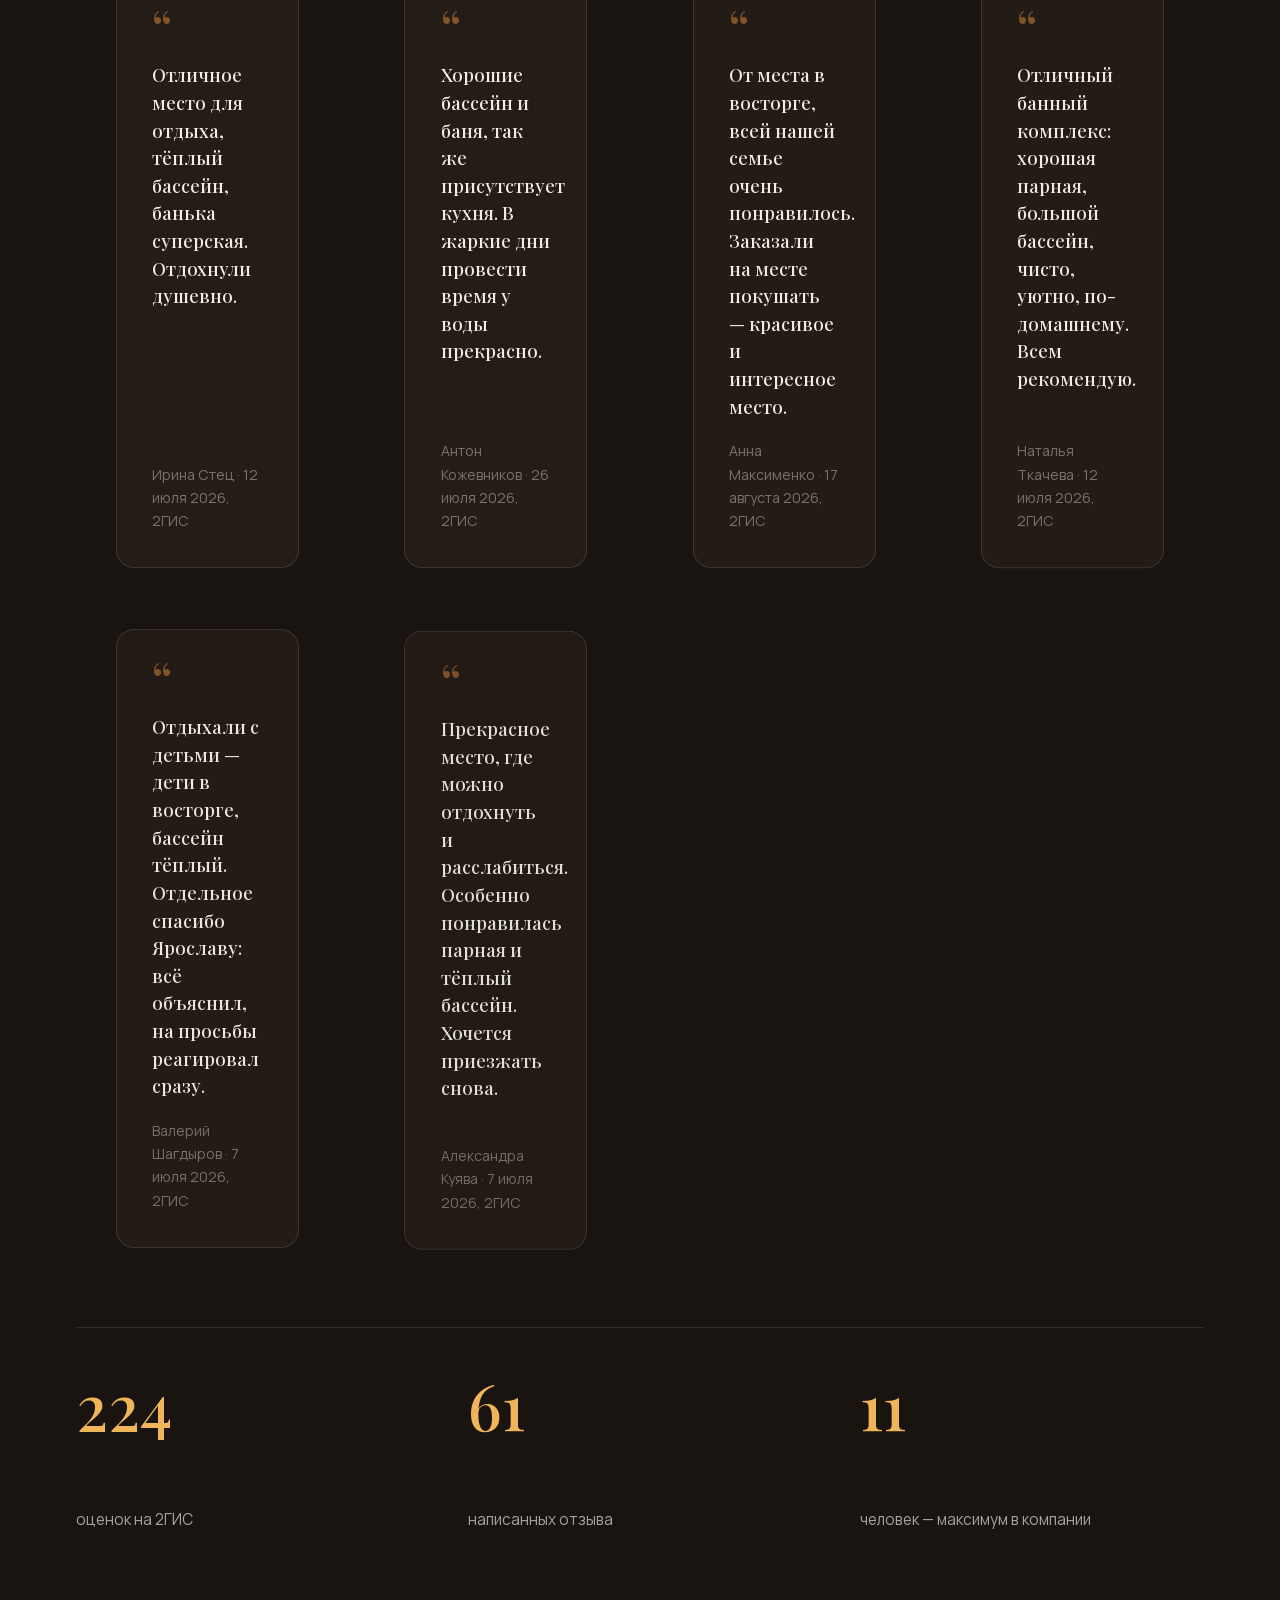
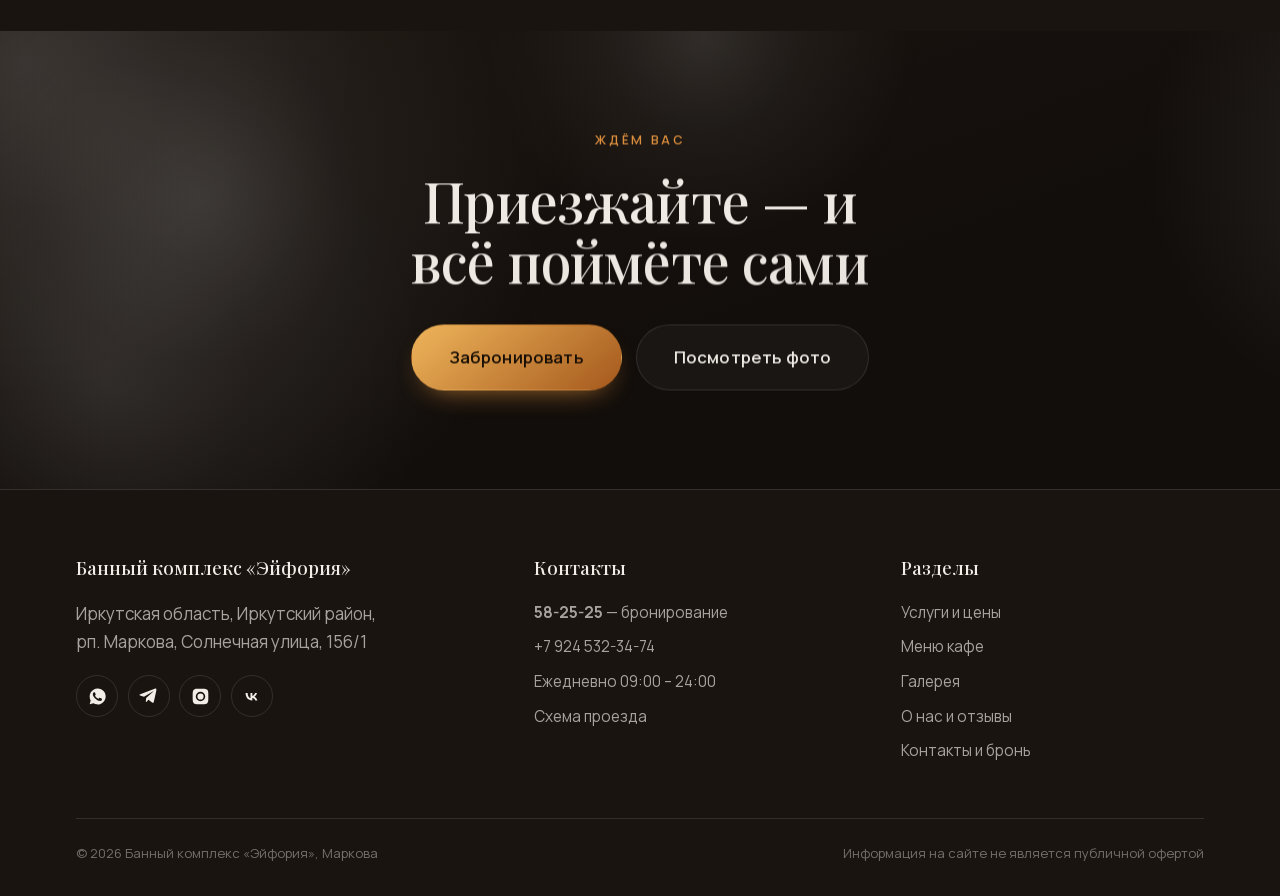
==== commit 010becd6: "Убраны примеры внутри полей формы «Иван» и «+7 (924) 000-00-00» читались как уже введённые значения," ====
--- a/about/index.html
+++ b/about/index.html
@@ -28,13 +28,13 @@
 <link rel="icon" href="../favicon.ico" sizes="32x32">
 <!-- Иконка для «На экран Домой» на айфоне -->
 <link rel="apple-touch-icon" href="../apple-touch-icon.png">
-<link rel="stylesheet" href="../assets/css/fonts.css?v=36">
-<link rel="stylesheet" href="../vendor/lenis.css?v=36">
-<link rel="stylesheet" href="../assets/css/base.css?v=36">
-<link rel="stylesheet" href="../assets/css/layout.css?v=36">
-<link rel="stylesheet" href="../assets/css/components.css?v=36">
-<link rel="stylesheet" href="../assets/css/sections.css?v=36">
-<link rel="stylesheet" href="../assets/css/pages.css?v=36">
+<link rel="stylesheet" href="../assets/css/fonts.css?v=37">
+<link rel="stylesheet" href="../vendor/lenis.css?v=37">
+<link rel="stylesheet" href="../assets/css/base.css?v=37">
+<link rel="stylesheet" href="../assets/css/layout.css?v=37">
+<link rel="stylesheet" href="../assets/css/components.css?v=37">
+<link rel="stylesheet" href="../assets/css/sections.css?v=37">
+<link rel="stylesheet" href="../assets/css/pages.css?v=37">
 
 <!-- Прячем блоки до инициализации анимации, но только если JS включён -->
 <script>document.documentElement.classList.add('js-reveal-ready');</script>
@@ -328,19 +328,19 @@
   </ul>
 </div>
 
-<script src="../vendor/gsap.min.js?v=36" defer></script>
-<script src="../vendor/ScrollTrigger.min.js?v=36" defer></script>
-<script src="../vendor/lenis.min.js?v=36" defer></script>
-<script src="../assets/js/motion.js?v=36" defer></script>
-<script src="../assets/js/lenis-init.js?v=36" defer></script>
-<script src="../assets/js/reveal.js?v=36" defer></script>
-<script src="../assets/js/fx/ripple.js?v=36" defer></script>
-<script src="../assets/js/fx/steam.js?v=36" defer></script>
-<script src="../assets/js/fx/embers.js?v=36" defer></script>
-<script src="../assets/js/hero-video.js?v=36" defer></script>
-<script src="../assets/js/lightbox.js?v=36" defer></script>
-<script src="../assets/js/booking-form.js?v=36" defer></script>
-<script src="../assets/js/analytics.js?v=36" defer></script>
-<script src="../assets/js/app.js?v=36" defer></script>
+<script src="../vendor/gsap.min.js?v=37" defer></script>
+<script src="../vendor/ScrollTrigger.min.js?v=37" defer></script>
+<script src="../vendor/lenis.min.js?v=37" defer></script>
+<script src="../assets/js/motion.js?v=37" defer></script>
+<script src="../assets/js/lenis-init.js?v=37" defer></script>
+<script src="../assets/js/reveal.js?v=37" defer></script>
+<script src="../assets/js/fx/ripple.js?v=37" defer></script>
+<script src="../assets/js/fx/steam.js?v=37" defer></script>
+<script src="../assets/js/fx/embers.js?v=37" defer></script>
+<script src="../assets/js/hero-video.js?v=37" defer></script>
+<script src="../assets/js/lightbox.js?v=37" defer></script>
+<script src="../assets/js/booking-form.js?v=37" defer></script>
+<script src="../assets/js/analytics.js?v=37" defer></script>
+<script src="../assets/js/app.js?v=37" defer></script>
 </body>
 </html>
--- a/assets/css/pages.css
+++ b/assets/css/pages.css
@@ -420,18 +420,6 @@
   font: inherit;
   transition: border-color var(--t-fast) var(--ease-out), background var(--t-fast) var(--ease-out);
 }
-/* Подсказка в поле должна читаться как подсказка, а не как введённое
-   значение: гости принимали «Иван» и «+7 (924) 000-00-00» за готовый текст
-   и не понимали, что поле пустое. Делаем её заметно бледнее и курсивом. */
-.field input::placeholder,
-.field textarea::placeholder {
-  color: rgba(242, 237, 231, 0.10);
-  font-style: italic;
-  opacity: 1;                     /* Firefox сам приглушает — не даём дважды */
-}
-.field input:focus::placeholder,
-.field textarea:focus::placeholder { color: rgba(242, 237, 231, 0.06); }
-
 .field input:focus,
 .field select:focus,
 .field textarea:focus {
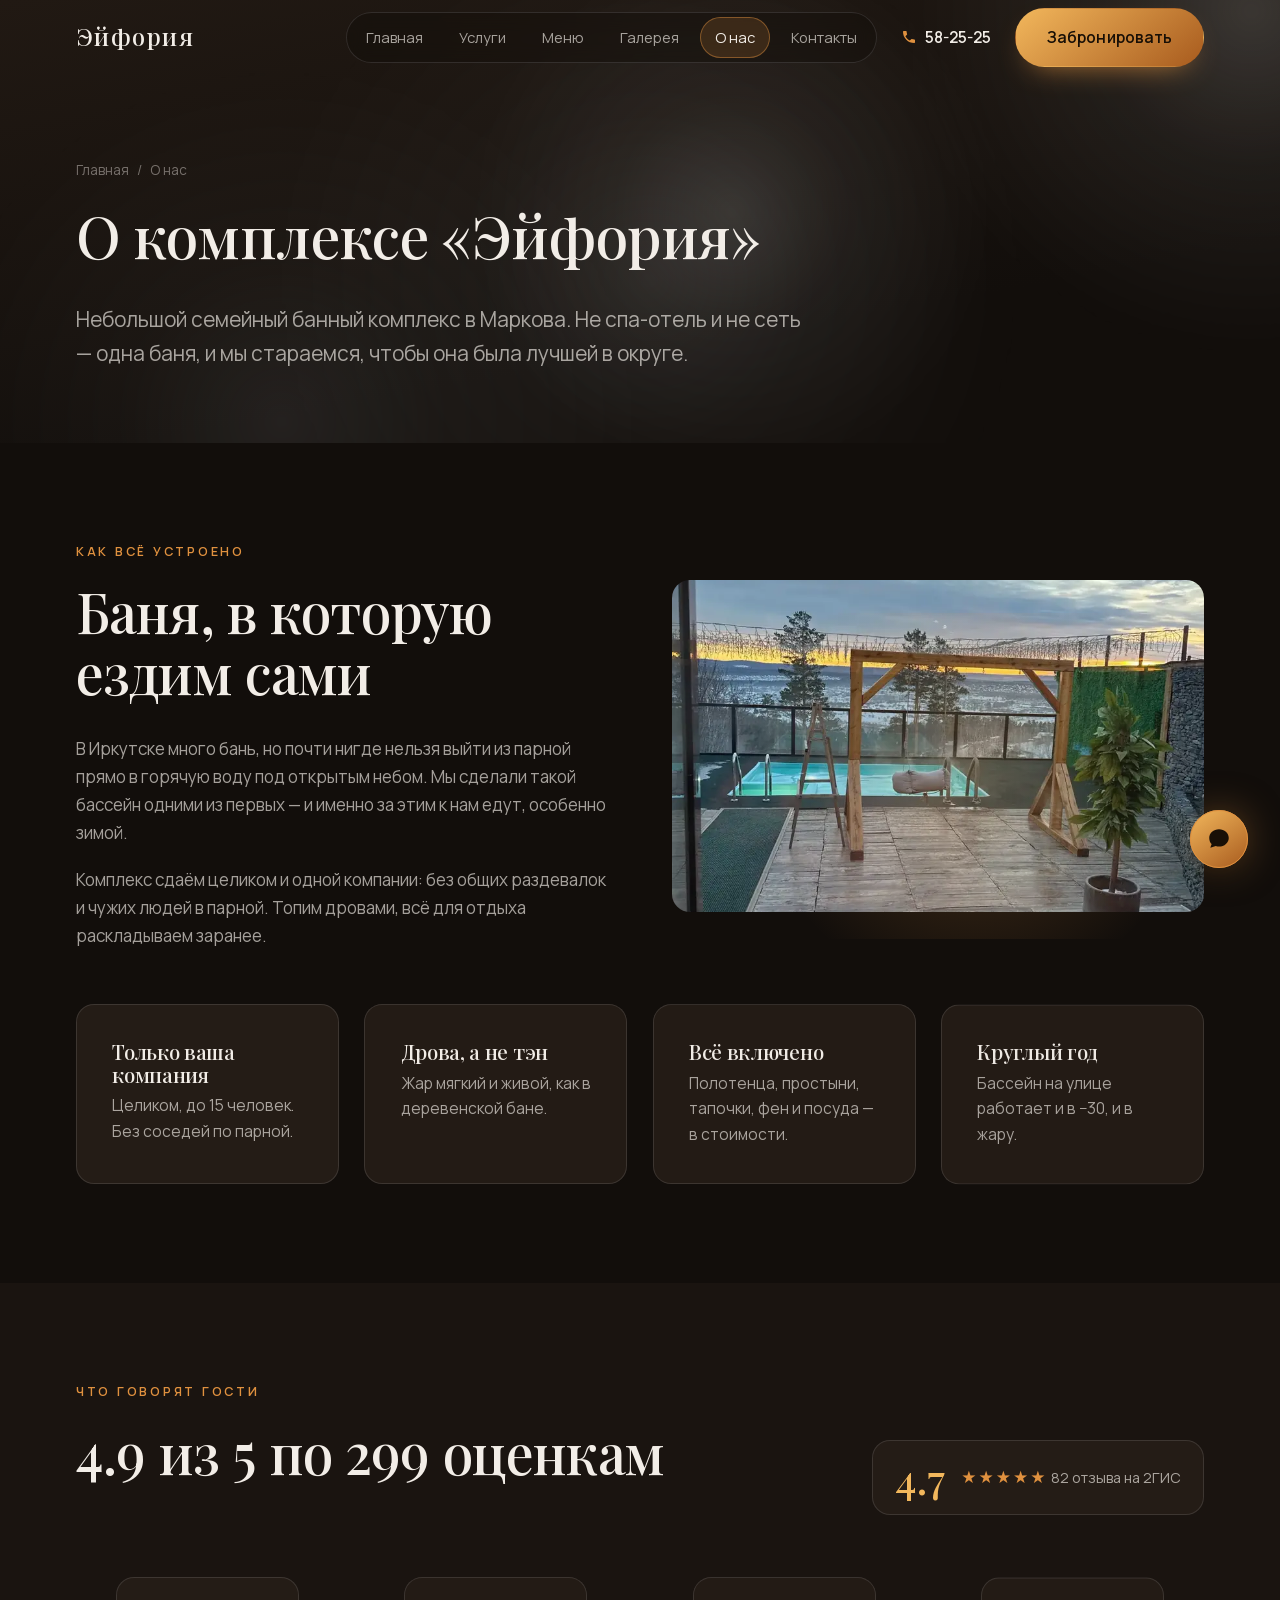
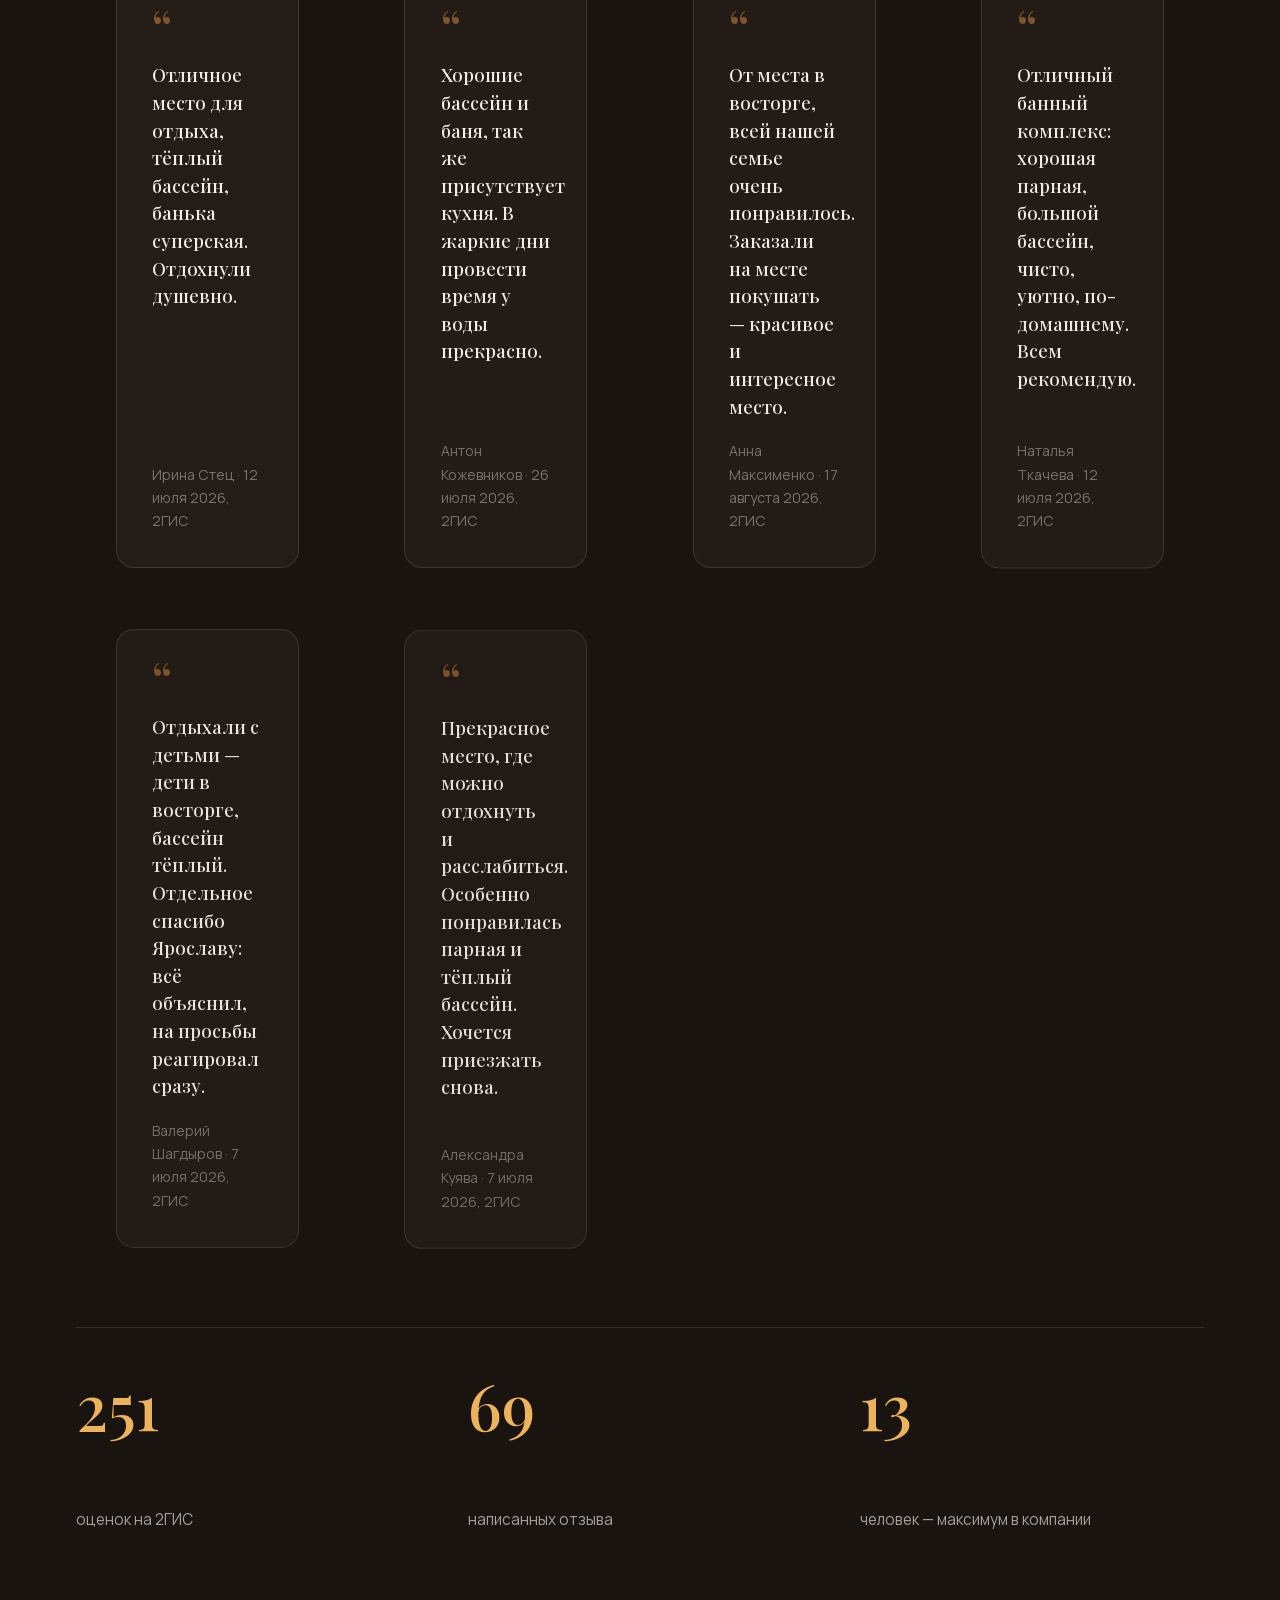
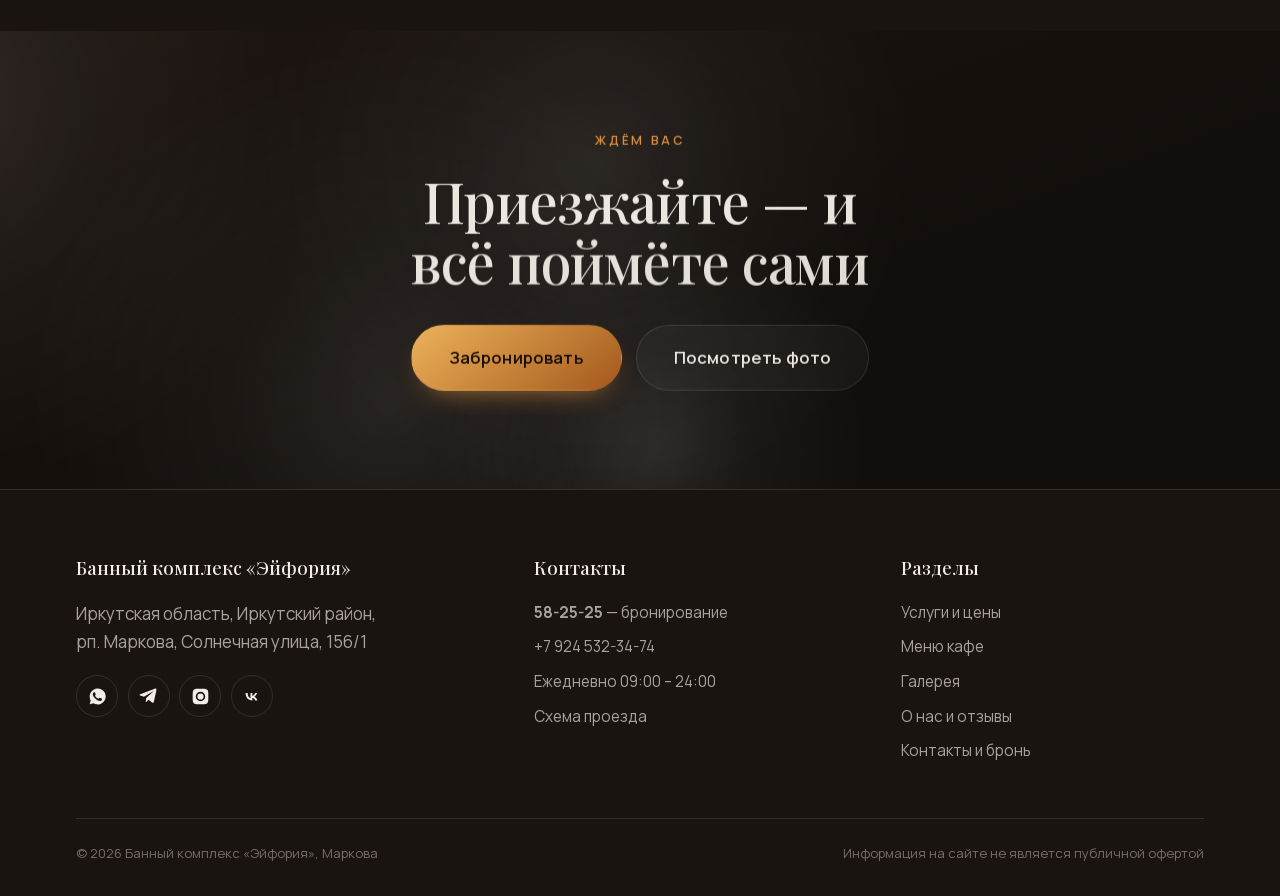
==== commit 1545fd6f: "Производительность: пар и искры перестали жечь процессор Замер на этой машине: один холст пара стары" ====
--- a/about/index.html
+++ b/about/index.html
@@ -28,13 +28,13 @@
 <link rel="icon" href="../favicon.ico" sizes="32x32">
 <!-- Иконка для «На экран Домой» на айфоне -->
 <link rel="apple-touch-icon" href="../apple-touch-icon.png">
-<link rel="stylesheet" href="../assets/css/fonts.css?v=37">
-<link rel="stylesheet" href="../vendor/lenis.css?v=37">
-<link rel="stylesheet" href="../assets/css/base.css?v=37">
-<link rel="stylesheet" href="../assets/css/layout.css?v=37">
-<link rel="stylesheet" href="../assets/css/components.css?v=37">
-<link rel="stylesheet" href="../assets/css/sections.css?v=37">
-<link rel="stylesheet" href="../assets/css/pages.css?v=37">
+<link rel="stylesheet" href="../assets/css/fonts.css?v=38">
+<link rel="stylesheet" href="../vendor/lenis.css?v=38">
+<link rel="stylesheet" href="../assets/css/base.css?v=38">
+<link rel="stylesheet" href="../assets/css/layout.css?v=38">
+<link rel="stylesheet" href="../assets/css/components.css?v=38">
+<link rel="stylesheet" href="../assets/css/sections.css?v=38">
+<link rel="stylesheet" href="../assets/css/pages.css?v=38">
 
 <!-- Прячем блоки до инициализации анимации, но только если JS включён -->
 <script>document.documentElement.classList.add('js-reveal-ready');</script>
@@ -328,19 +328,19 @@
   </ul>
 </div>
 
-<script src="../vendor/gsap.min.js?v=37" defer></script>
-<script src="../vendor/ScrollTrigger.min.js?v=37" defer></script>
-<script src="../vendor/lenis.min.js?v=37" defer></script>
-<script src="../assets/js/motion.js?v=37" defer></script>
-<script src="../assets/js/lenis-init.js?v=37" defer></script>
-<script src="../assets/js/reveal.js?v=37" defer></script>
-<script src="../assets/js/fx/ripple.js?v=37" defer></script>
-<script src="../assets/js/fx/steam.js?v=37" defer></script>
-<script src="../assets/js/fx/embers.js?v=37" defer></script>
-<script src="../assets/js/hero-video.js?v=37" defer></script>
-<script src="../assets/js/lightbox.js?v=37" defer></script>
-<script src="../assets/js/booking-form.js?v=37" defer></script>
-<script src="../assets/js/analytics.js?v=37" defer></script>
-<script src="../assets/js/app.js?v=37" defer></script>
+<script src="../vendor/gsap.min.js?v=38" defer></script>
+<script src="../vendor/ScrollTrigger.min.js?v=38" defer></script>
+<script src="../vendor/lenis.min.js?v=38" defer></script>
+<script src="../assets/js/motion.js?v=38" defer></script>
+<script src="../assets/js/lenis-init.js?v=38" defer></script>
+<script src="../assets/js/reveal.js?v=38" defer></script>
+<script src="../assets/js/fx/ripple.js?v=38" defer></script>
+<script src="../assets/js/fx/steam.js?v=38" defer></script>
+<script src="../assets/js/fx/embers.js?v=38" defer></script>
+<script src="../assets/js/hero-video.js?v=38" defer></script>
+<script src="../assets/js/lightbox.js?v=38" defer></script>
+<script src="../assets/js/booking-form.js?v=38" defer></script>
+<script src="../assets/js/analytics.js?v=38" defer></script>
+<script src="../assets/js/app.js?v=38" defer></script>
 </body>
 </html>
--- a/assets/css/sections.css
+++ b/assets/css/sections.css
@@ -225,8 +225,10 @@
 .intro__media-glow {
   position: absolute;
   inset: 10% -6% -8% 8%;
-  background: radial-gradient(circle, rgba(224, 145, 63, 0.28), transparent 65%);
-  filter: blur(30px);
+  /* Раньше поверх градиента стоял filter: blur(30px). Градиент и так мягкий,
+     а размытие заставляло браузер пересчитывать большую область при каждой
+     перерисовке — заметная нагрузка на ноутбуках. Растянули сам градиент. */
+  background: radial-gradient(circle, rgba(224, 145, 63, 0.26), rgba(224, 145, 63, 0.10) 45%, transparent 72%);
   z-index: 0;
 }
 
@@ -285,19 +287,23 @@
   position: absolute;
   inset: 20% -10% -12% 10%;
   z-index: 0;
-  background: radial-gradient(circle, rgba(224, 145, 63, 0.35), transparent 68%);
-  filter: blur(34px);
-  animation: hearth 6s ease-in-out infinite alternate;
+  /* Без filter: blur — мягкость даёт сам градиент. Размытие большой области
+     пересчитывалось на каждом кадре дыхания и вместе с паром роняло ноутбуки. */
+  background: radial-gradient(circle, rgba(224, 145, 63, 0.32), rgba(224, 145, 63, 0.12) 42%, transparent 70%);
+  /* Дышим только прозрачностью: масштаб заставлял перерисовывать слой,
+     opacity браузер умеет менять без перерисовки вообще. */
+  animation: hearth 7s ease-in-out infinite alternate;
+  will-change: opacity;
 }
 
 @keyframes hearth {
-  from { opacity: 0.55; transform: scale(0.97); }
-  to   { opacity: 1; transform: scale(1.03); }
+  from { opacity: 0.5 }
+  to   { opacity: 1 }
 }
 
 /* Холодное свечение у бассейна — вода вместо огня */
 .showcase__glow--water {
-  background: radial-gradient(circle, rgba(159, 195, 204, 0.3), transparent 68%);
+  background: radial-gradient(circle, rgba(159, 195, 204, 0.28), rgba(159, 195, 204, 0.10) 42%, transparent 70%);
   animation-duration: 8s;
 }
 
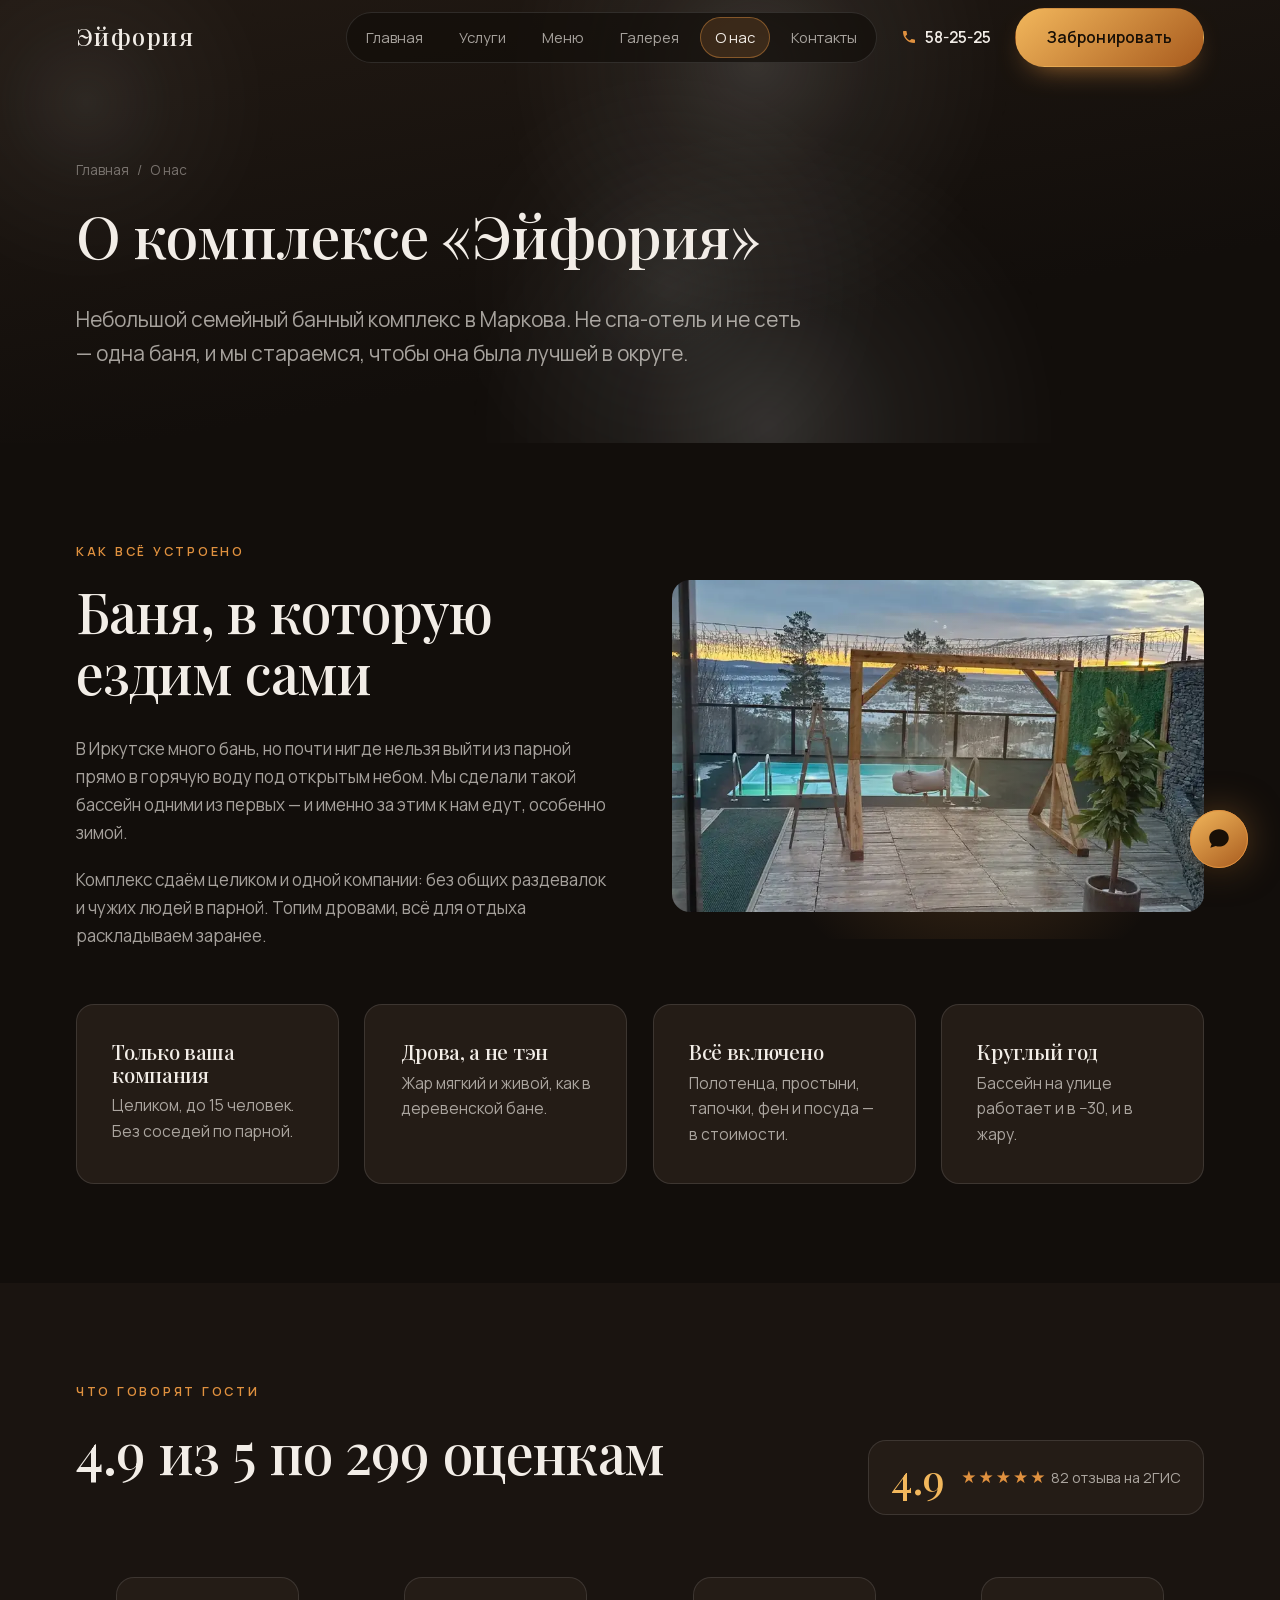
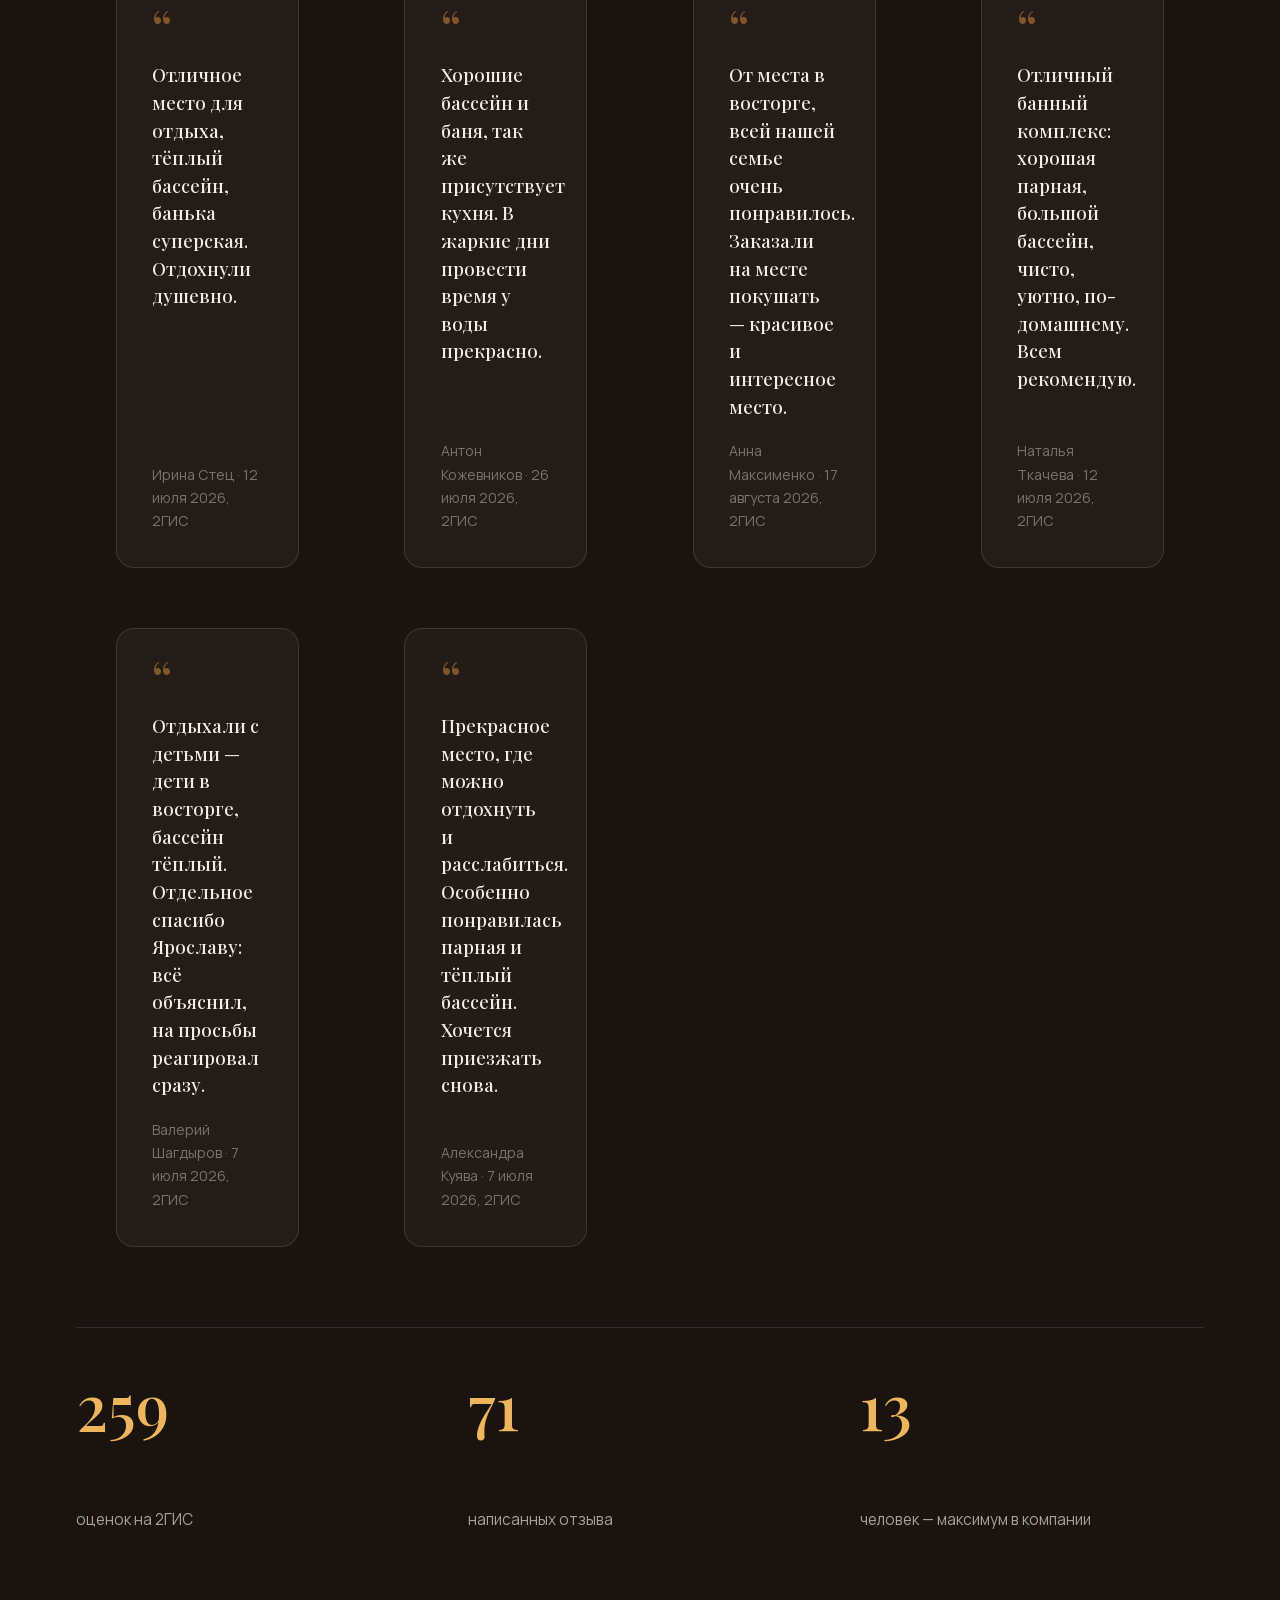
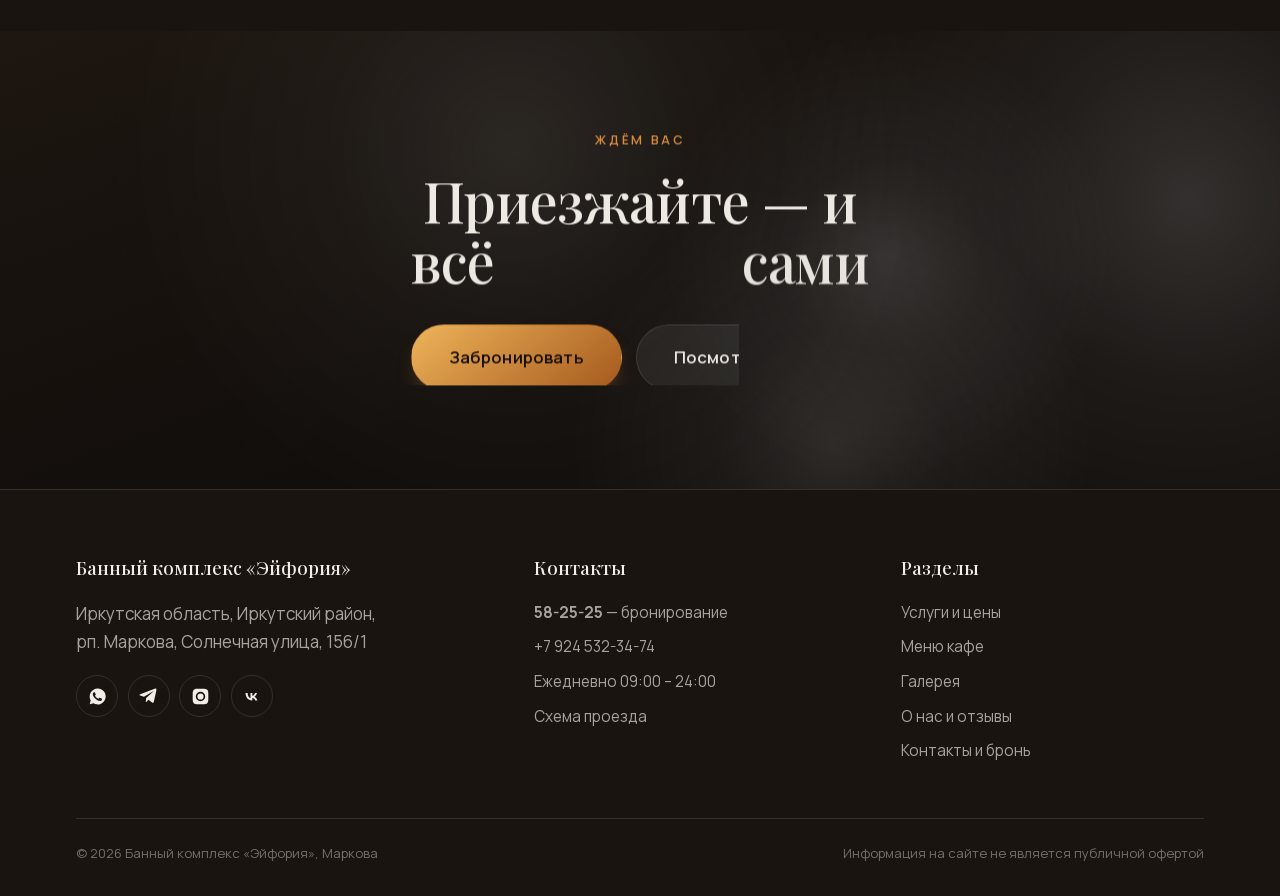
==== commit 484980f8: "Оптимизация: убрано размытие фона и лишняя работа при прокрутке Главный виновник тормозов на ноутбук" ====
--- a/about/index.html
+++ b/about/index.html
@@ -28,13 +28,13 @@
 <link rel="icon" href="../favicon.ico" sizes="32x32">
 <!-- Иконка для «На экран Домой» на айфоне -->
 <link rel="apple-touch-icon" href="../apple-touch-icon.png">
-<link rel="stylesheet" href="../assets/css/fonts.css?v=38">
-<link rel="stylesheet" href="../vendor/lenis.css?v=38">
-<link rel="stylesheet" href="../assets/css/base.css?v=38">
-<link rel="stylesheet" href="../assets/css/layout.css?v=38">
-<link rel="stylesheet" href="../assets/css/components.css?v=38">
-<link rel="stylesheet" href="../assets/css/sections.css?v=38">
-<link rel="stylesheet" href="../assets/css/pages.css?v=38">
+<link rel="stylesheet" href="../assets/css/fonts.css?v=39">
+<link rel="stylesheet" href="../vendor/lenis.css?v=39">
+<link rel="stylesheet" href="../assets/css/base.css?v=39">
+<link rel="stylesheet" href="../assets/css/layout.css?v=39">
+<link rel="stylesheet" href="../assets/css/components.css?v=39">
+<link rel="stylesheet" href="../assets/css/sections.css?v=39">
+<link rel="stylesheet" href="../assets/css/pages.css?v=39">
 
 <!-- Прячем блоки до инициализации анимации, но только если JS включён -->
 <script>document.documentElement.classList.add('js-reveal-ready');</script>
@@ -328,19 +328,19 @@
   </ul>
 </div>
 
-<script src="../vendor/gsap.min.js?v=38" defer></script>
-<script src="../vendor/ScrollTrigger.min.js?v=38" defer></script>
-<script src="../vendor/lenis.min.js?v=38" defer></script>
-<script src="../assets/js/motion.js?v=38" defer></script>
-<script src="../assets/js/lenis-init.js?v=38" defer></script>
-<script src="../assets/js/reveal.js?v=38" defer></script>
-<script src="../assets/js/fx/ripple.js?v=38" defer></script>
-<script src="../assets/js/fx/steam.js?v=38" defer></script>
-<script src="../assets/js/fx/embers.js?v=38" defer></script>
-<script src="../assets/js/hero-video.js?v=38" defer></script>
-<script src="../assets/js/lightbox.js?v=38" defer></script>
-<script src="../assets/js/booking-form.js?v=38" defer></script>
-<script src="../assets/js/analytics.js?v=38" defer></script>
-<script src="../assets/js/app.js?v=38" defer></script>
+<script src="../vendor/gsap.min.js?v=39" defer></script>
+<script src="../vendor/ScrollTrigger.min.js?v=39" defer></script>
+<script src="../vendor/lenis.min.js?v=39" defer></script>
+<script src="../assets/js/motion.js?v=39" defer></script>
+<script src="../assets/js/lenis-init.js?v=39" defer></script>
+<script src="../assets/js/reveal.js?v=39" defer></script>
+<script src="../assets/js/fx/ripple.js?v=39" defer></script>
+<script src="../assets/js/fx/steam.js?v=39" defer></script>
+<script src="../assets/js/fx/embers.js?v=39" defer></script>
+<script src="../assets/js/hero-video.js?v=39" defer></script>
+<script src="../assets/js/lightbox.js?v=39" defer></script>
+<script src="../assets/js/booking-form.js?v=39" defer></script>
+<script src="../assets/js/analytics.js?v=39" defer></script>
+<script src="../assets/js/app.js?v=39" defer></script>
 </body>
 </html>
--- a/assets/css/layout.css
+++ b/assets/css/layout.css
@@ -12,16 +12,16 @@
   display: flex;
   align-items: center;
   transition: background var(--t-med) var(--ease-out),
-              backdrop-filter var(--t-med) var(--ease-out),
               border-color var(--t-med) var(--ease-out);
   border-bottom: 1px solid transparent;
 }
 
 /* Появляется «стекло» после прокрутки — класс вешает app.js */
+/* Шапка прибита к экрану и висит поверх всего, что прокручивается.
+   С размытием фона браузер пересчитывал её содержимое на каждом кадре —
+   отсюда рывки при прокрутке. Делаем фон плотнее и обходимся без размытия. */
 .header.is-stuck {
-  background: rgba(18, 14, 11, 0.82);
-  backdrop-filter: blur(14px) saturate(1.2);
-  -webkit-backdrop-filter: blur(14px) saturate(1.2);
+  background: rgba(18, 14, 11, 0.94);
   border-bottom-color: var(--c-line);
 }
 
@@ -74,9 +74,9 @@
   padding: 0.25rem;
   border-radius: 999px;
   border: 1px solid var(--c-line);
-  background: rgba(18, 14, 11, 0.45);
-  backdrop-filter: blur(10px);
-  -webkit-backdrop-filter: blur(10px);
+  /* Панель разделов висит в прибитой шапке и видна всю прокрутку —
+     размытие фона под ней пересчитывалось каждый кадр */
+  background: rgba(18, 14, 11, 0.72);
 }
 
 .nav__link {
@@ -146,9 +146,7 @@
   position: fixed;
   inset: 0;
   z-index: 99;
-  background: rgba(18, 14, 11, 0.97);
-  backdrop-filter: blur(18px);
-  -webkit-backdrop-filter: blur(18px);
+  background: rgba(18, 14, 11, 0.985);
   padding: calc(var(--header-h) + 2rem) var(--gutter) 2rem;
   display: flex;
   flex-direction: column;
@@ -268,10 +266,8 @@
   gap: 0.6rem;
   padding: 0.55rem 0.95rem 0.55rem 0.6rem;
   border-radius: 999px;
-  background: rgba(36, 28, 22, 0.94);
+  background: rgba(36, 28, 22, 0.97);
   border: 1px solid var(--c-line);
-  backdrop-filter: blur(10px);
-  -webkit-backdrop-filter: blur(10px);
   font-size: 0.9rem;
   font-weight: 500;
   white-space: nowrap;
--- a/assets/css/components.css
+++ b/assets/css/components.css
@@ -37,12 +37,14 @@
 /* Тёплое свечение на hover — «свет из парной» */
 .btn--primary:hover { box-shadow: var(--glow-warm), 0 18px 36px -18px rgba(224, 145, 63, 0.9); }
 
+/* Без backdrop-filter. Размытие фона — самый дорогой эффект в CSS: браузер
+   заново снимает и размывает всё, что за элементом, на каждом кадре прокрутки.
+   Таких кнопок на странице до пяти, и позади них крутится видео и пар —
+   ноутбуки на этом захлёбывались. На тёмном фоне разницы не видно. */
 .btn--ghost {
-  background: rgba(232, 238, 240, 0.04);
+  background: rgba(232, 238, 240, 0.07);
   border-color: var(--c-line);
   color: var(--c-text);
-  backdrop-filter: blur(6px);
-  -webkit-backdrop-filter: blur(6px);
 }
 .btn--ghost:hover { border-color: var(--c-steam); background: rgba(232, 238, 240, 0.1); }
 
--- a/assets/css/sections.css
+++ b/assets/css/sections.css
@@ -45,7 +45,9 @@
 .hero__img {
   opacity: 0;
   animation: hero-slide 27s linear infinite;
-  will-change: opacity, transform;
+  /* только opacity: прежний медленный зум заставлял браузер заново
+     растрировать три полноэкранных фото в каждом кадре */
+  will-change: opacity;
 }
 
 .hero__img:nth-of-type(1) { animation-delay: 0s; }
@@ -53,11 +55,11 @@
 .hero__img:nth-of-type(3) { animation-delay: 18s; }
 
 @keyframes hero-slide {
-  0%   { opacity: 0; transform: scale(1.02); }
-  4%   { opacity: 1; }
-  33%  { opacity: 1; }
-  37%  { opacity: 0; }
-  100% { opacity: 0; transform: scale(1.12); }
+  0%   { opacity: 0 }
+  4%   { opacity: 1 }
+  33%  { opacity: 1 }
+  37%  { opacity: 0 }
+  100% { opacity: 0 }
 }
 
 /* Видео (если файл появится) перекрывает слайдер целиком */
@@ -114,9 +116,8 @@
   padding: 0.45rem 1rem 0.45rem 0.55rem;
   border-radius: 999px;
   border: 1px solid var(--c-line);
-  background: rgba(18, 14, 11, 0.5);
-  backdrop-filter: blur(8px);
-  -webkit-backdrop-filter: blur(8px);
+  /* висит прямо над видео — размытие тут пересчитывалось каждый кадр */
+  background: rgba(18, 14, 11, 0.66);
   font-size: 0.85rem;
   color: var(--c-text-muted);
   margin-bottom: 1.6rem;
--- a/assets/css/pages.css
+++ b/assets/css/pages.css
@@ -210,9 +210,8 @@
 .lightbox__backdrop {
   position: absolute;
   inset: 0;
-  background: rgba(10, 8, 6, 0.94);
-  backdrop-filter: blur(10px);
-  -webkit-backdrop-filter: blur(10px);
+  /* фон и так почти непрозрачный — размывать под ним нечего */
+  background: rgba(10, 8, 6, 0.97);
 }
 
 .lightbox__dialog {
@@ -648,8 +647,6 @@
   position: absolute;
   inset: 0;
   background: rgba(10, 8, 6, 0.85);
-  backdrop-filter: blur(8px);
-  -webkit-backdrop-filter: blur(8px);
   animation: modal-fade var(--t-med) var(--ease-out);
 }
 
@@ -793,8 +790,6 @@
   position: absolute;
   inset: 0;
   background: rgba(10, 8, 6, 0.82);
-  backdrop-filter: blur(6px);
-  -webkit-backdrop-filter: blur(6px);
   animation: modal-fade var(--t-med) var(--ease-out);
 }
 
@@ -966,7 +961,6 @@
   position: absolute;
   inset: 0;
   background: rgba(8, 6, 4, 0.78);
-  backdrop-filter: blur(6px);
   animation: sending-in 0.35s var(--ease-out) both;
 }
 
